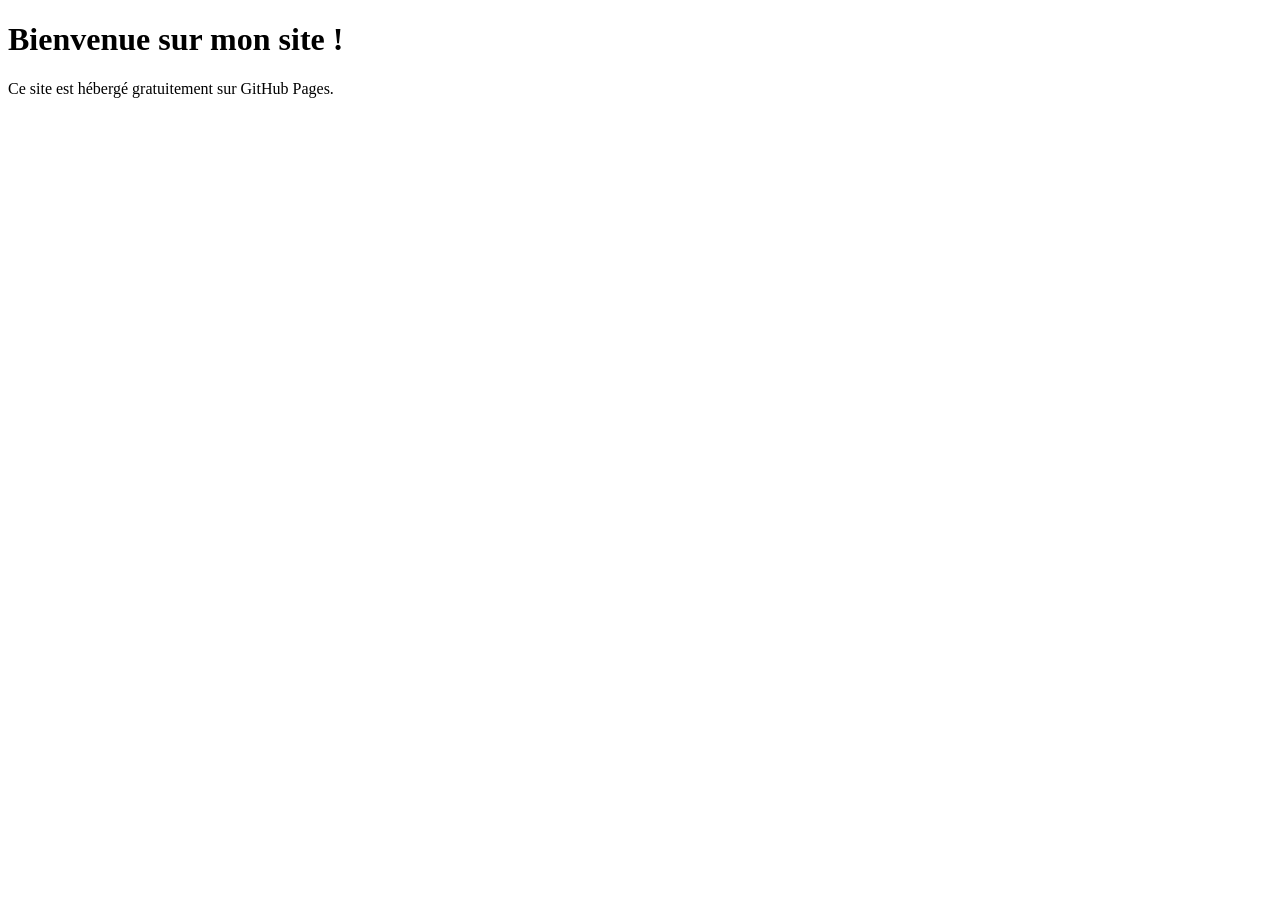
==== index.html @ de3ba5e1 "Add initial HTML structure for the site" ====
<!DOCTYPE html>
<html>
  <head>
    <title>Mon premier site GitHub</title>
  </head>
  <body>
    <h1>Bienvenue sur mon site !</h1>
    <p>Ce site est hébergé gratuitement sur GitHub Pages.</p>
  </body>
</html>
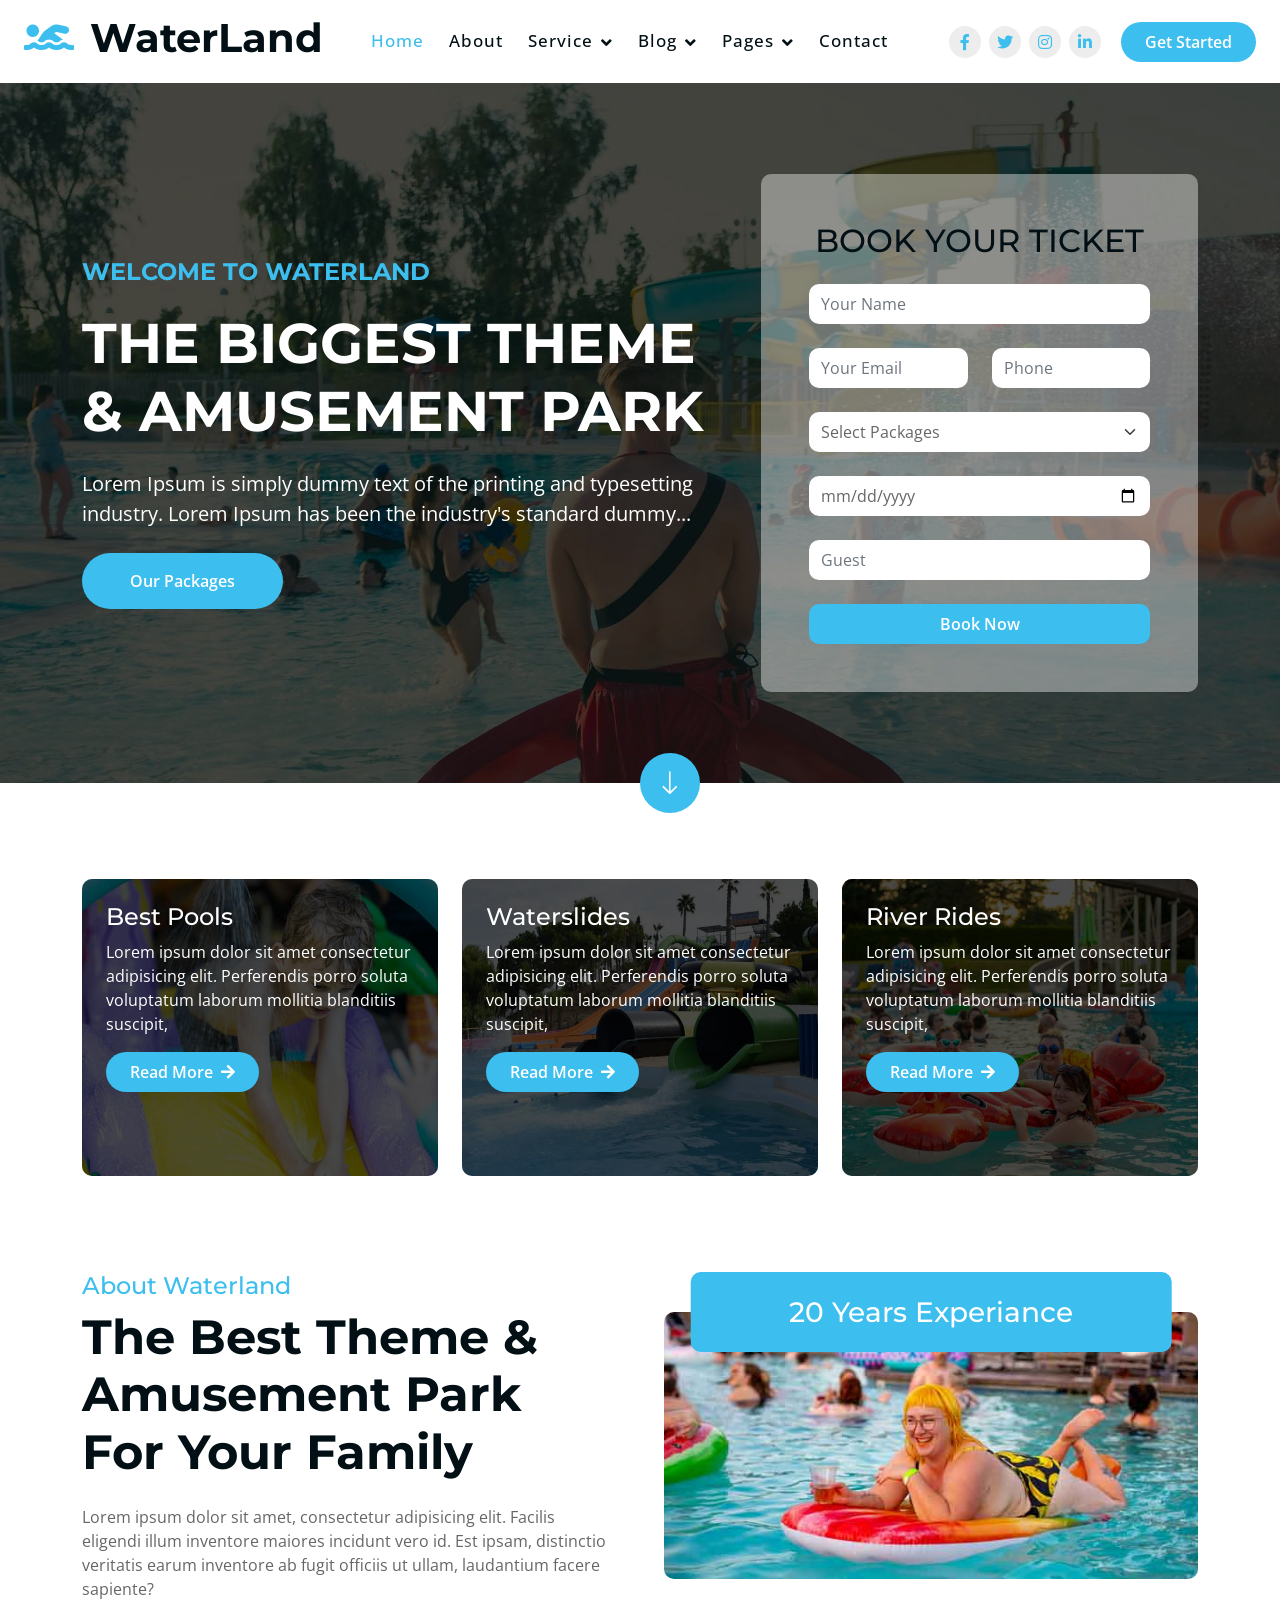
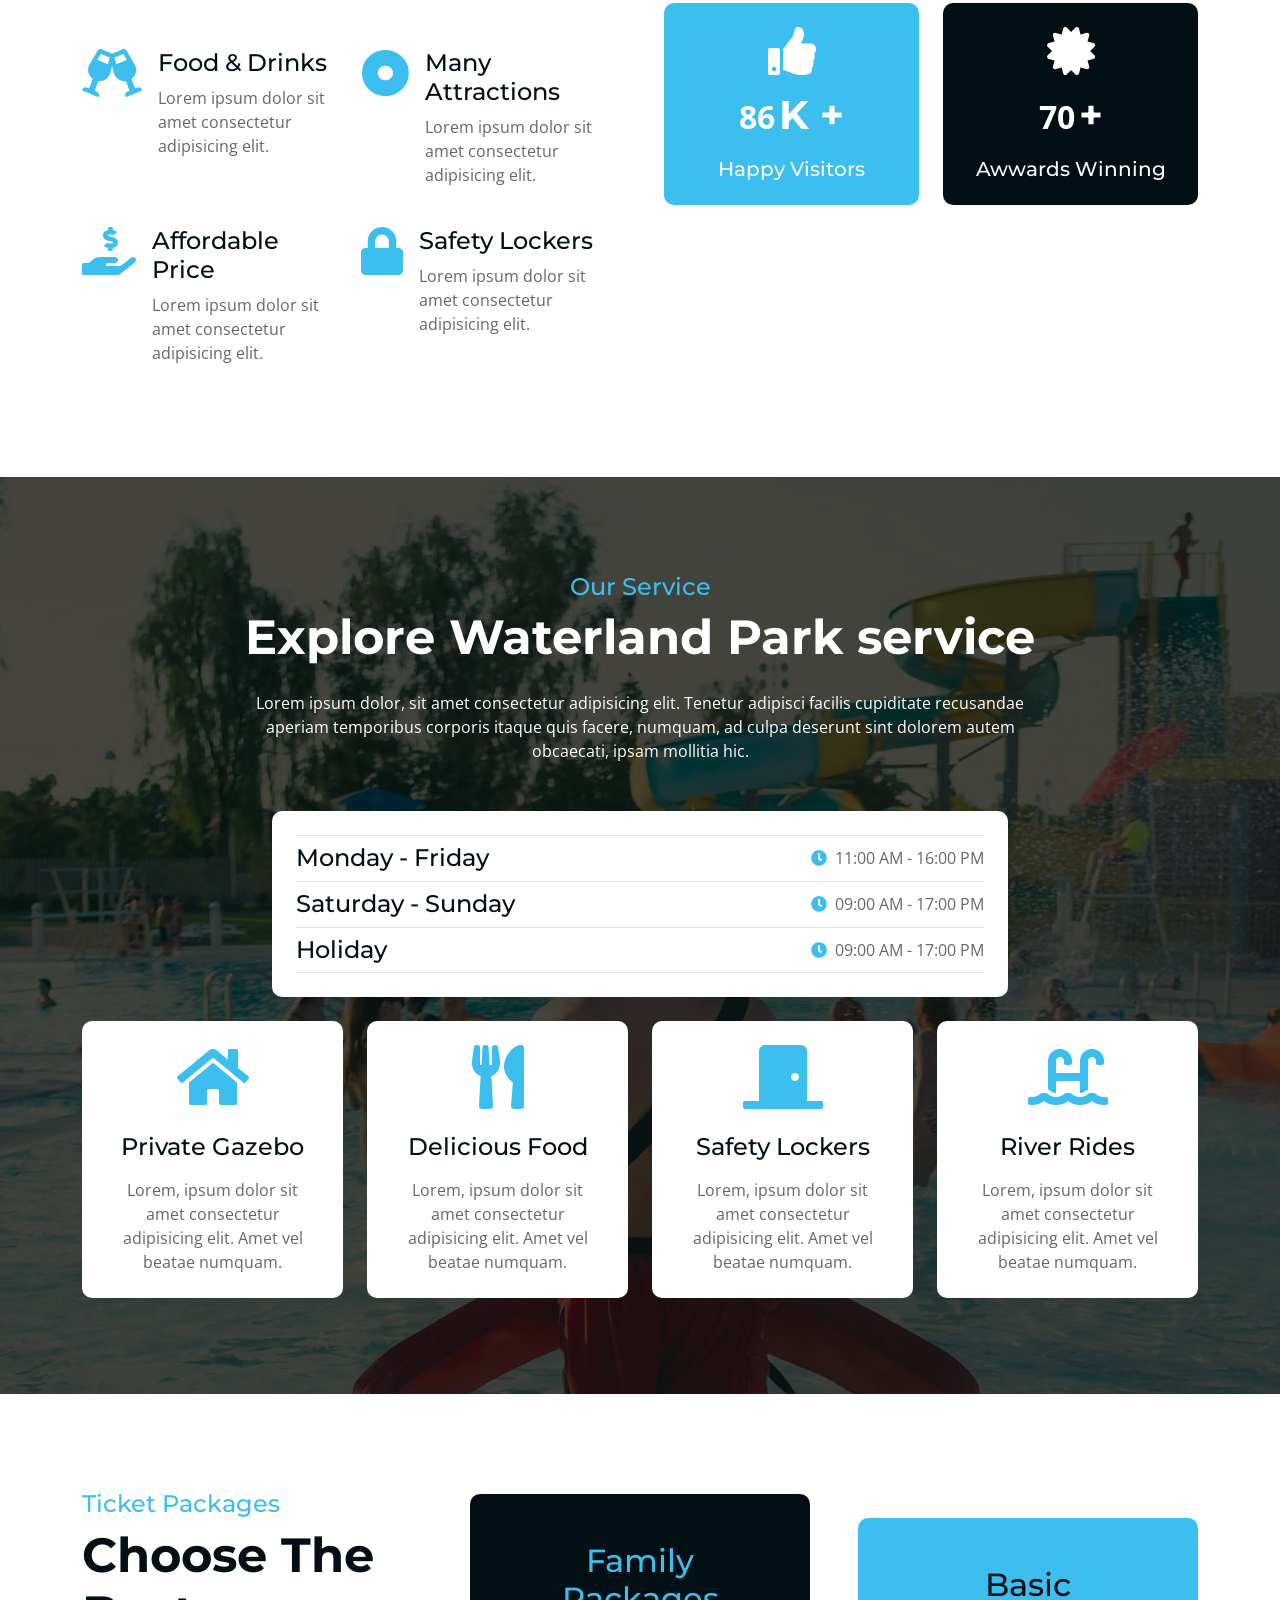
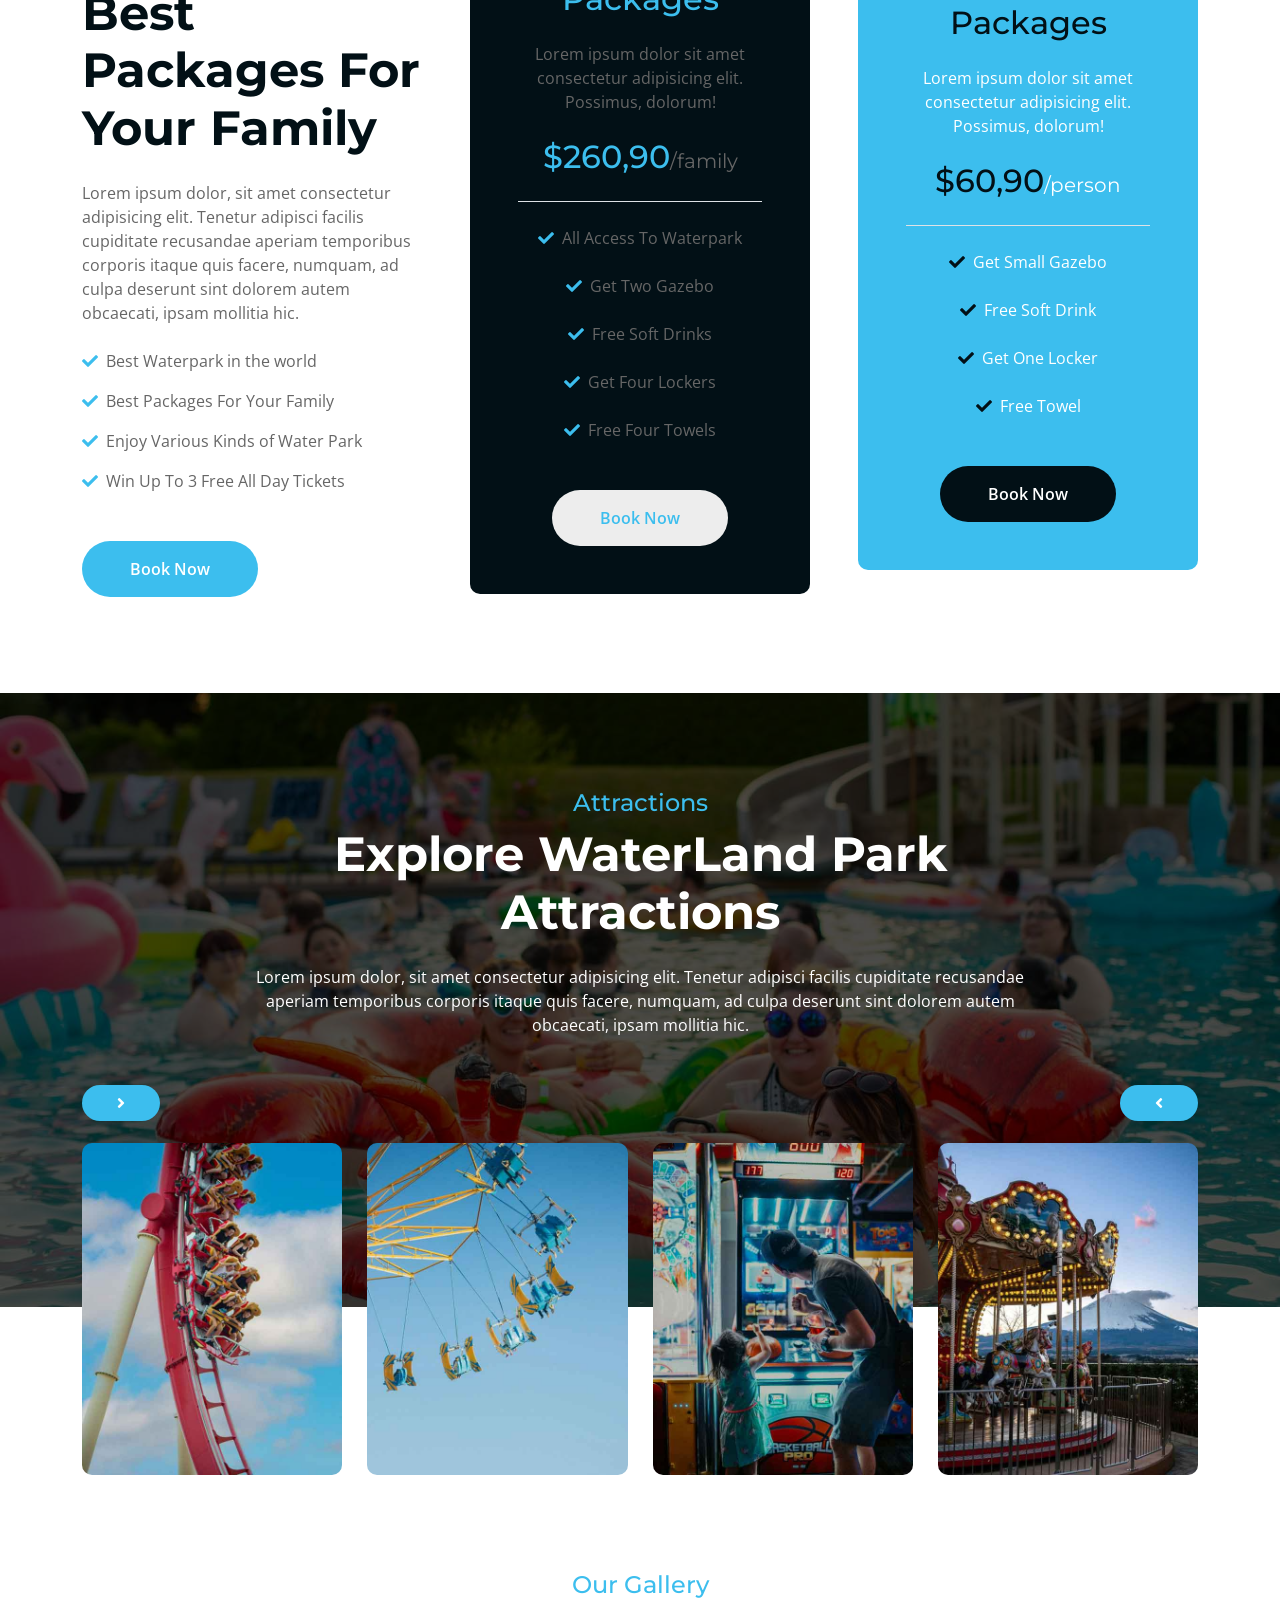
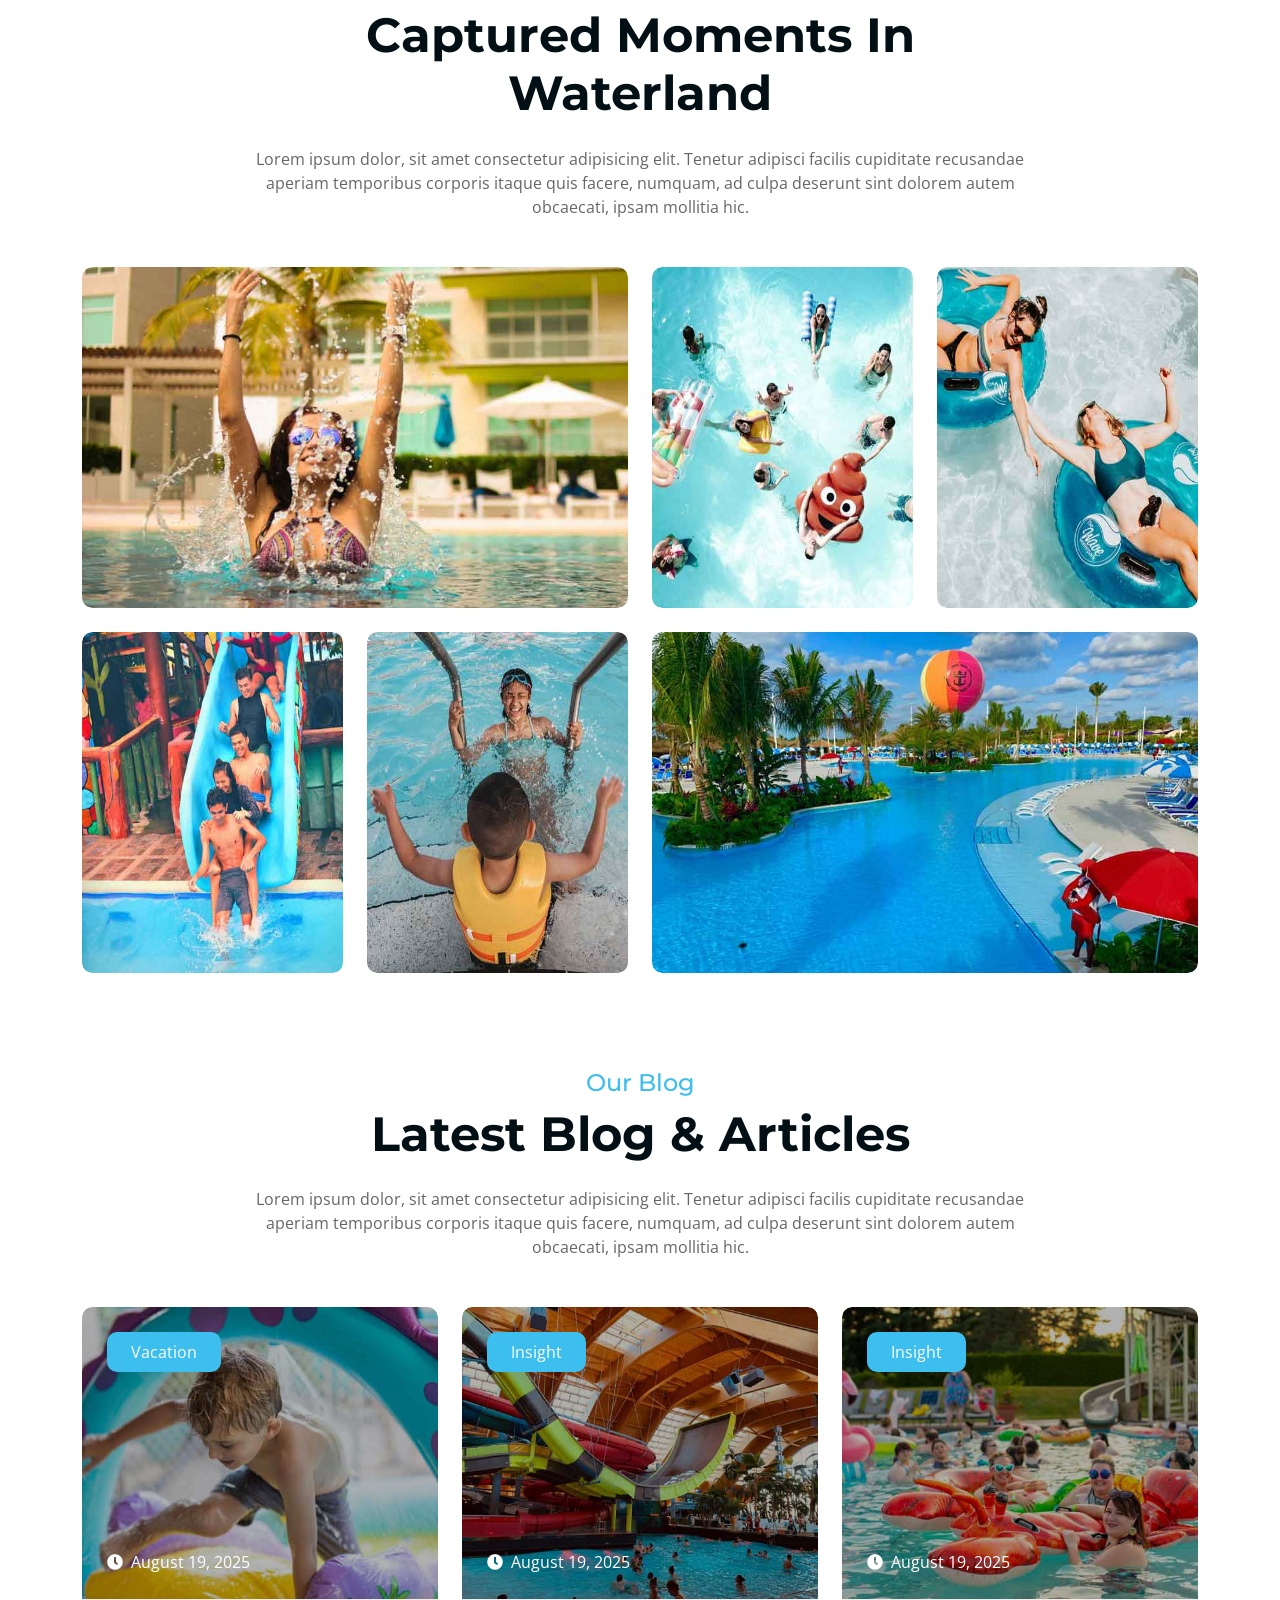
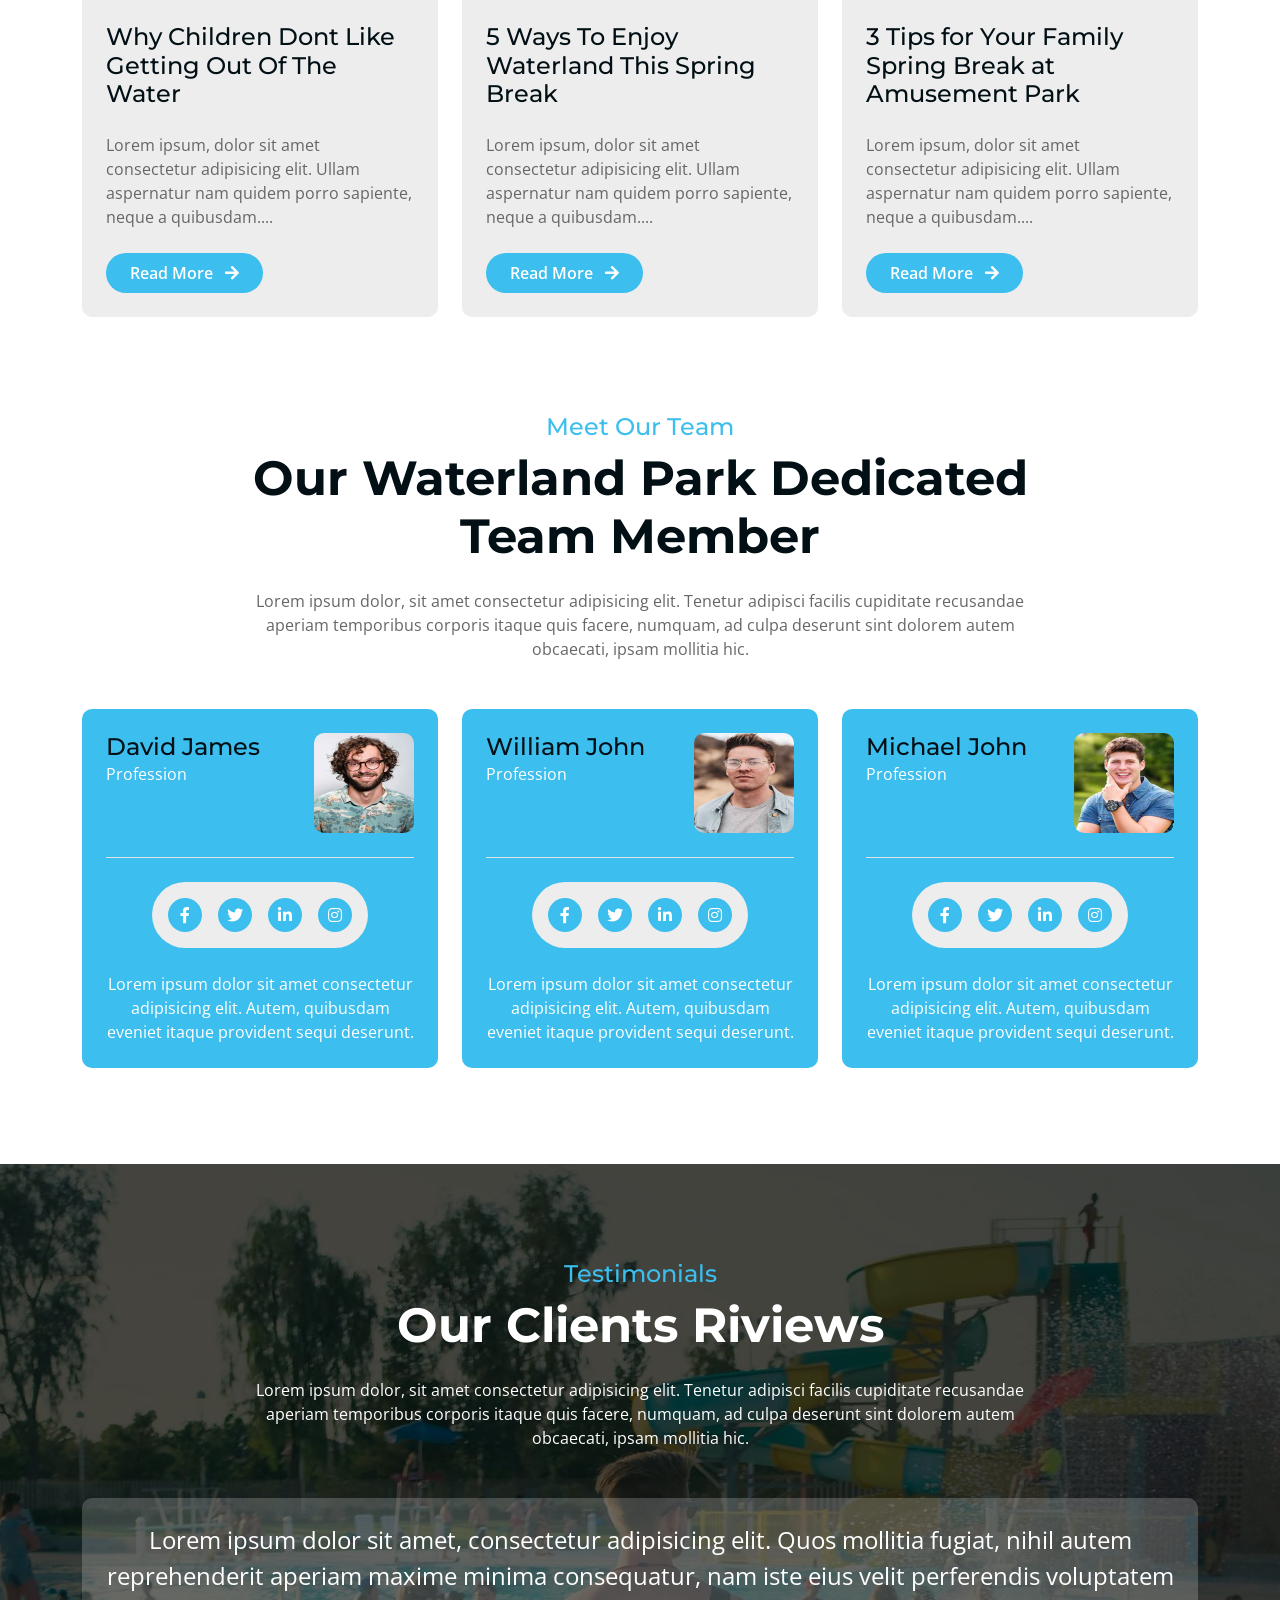
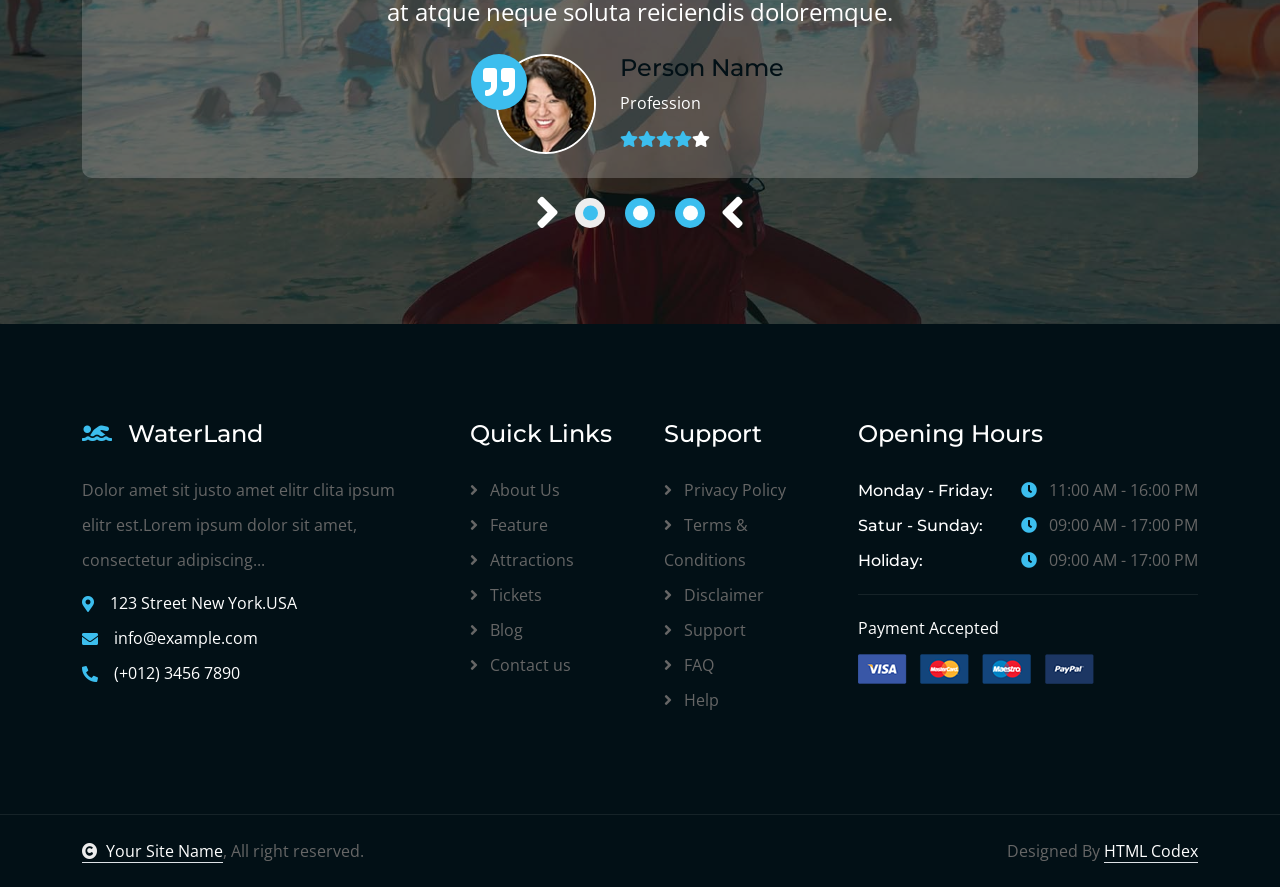
==== commit c24c88ee: "Add files via upload" ====
--- a/index.html
+++ b/index.html
@@ -1,10 +1,934 @@
-<!DOCTYPE html>
-<html>
-  <head>
-    <title>Mon premier site GitHub</title>
-  </head>
-  <body>
-    <h1>Bienvenue sur mon site !</h1>
-    <p>Ce site est hébergé gratuitement sur GitHub Pages.</p>
-  </body>
-</html>
+<!DOCTYPE html>
+<html lang="en">
+
+    <head>
+        <meta charset="utf-8">
+        <title>WaterLand - Water Park Website Template</title>
+        <meta content="width=device-width, initial-scale=1.0" name="viewport">
+        <meta content="" name="keywords">
+        <meta content="" name="description">
+
+        <!-- Google Web Fonts -->
+        <link rel="preconnect" href="https://fonts.googleapis.com">
+        <link rel="preconnect" href="https://fonts.gstatic.com" crossorigin>
+        <link href="https://fonts.googleapis.com/css2?family=Montserrat:ital,wght@0,100..900;1,100..900&family=Open+Sans:ital,wdth,wght@0,75..100,300..800;1,75..100,300..800&display=swap" rel="stylesheet"> 
+
+        <!-- Icon Font Stylesheet -->
+        <link rel="stylesheet" href="https://use.fontawesome.com/releases/v5.15.4/css/all.css"/>
+        <link href="https://cdn.jsdelivr.net/npm/bootstrap-icons@1.4.1/font/bootstrap-icons.css" rel="stylesheet">
+
+        <!-- Libraries Stylesheet -->
+        <link href="lib/animate/animate.min.css" rel="stylesheet">
+        <link href="lib/lightbox/css/lightbox.min.css" rel="stylesheet">
+        <link href="lib/owlcarousel/assets/owl.carousel.min.css" rel="stylesheet">
+
+
+        <!-- Customized Bootstrap Stylesheet -->
+        <link href="css/bootstrap.min.css" rel="stylesheet">
+
+        <!-- Template Stylesheet -->
+        <link href="css/style.css" rel="stylesheet">
+    </head>
+
+    <body>
+
+        <!-- Spinner Start -->
+        <div id="spinner" class="show bg-white position-fixed translate-middle w-100 vh-100 top-50 start-50 d-flex align-items-center justify-content-center">
+            <div class="spinner-border text-primary" style="width: 3rem; height: 3rem;" role="status">
+                <span class="sr-only">Loading...</span>
+            </div>
+        </div>
+        <!-- Spinner End -->
+
+        <!-- Navbar & Hero Start -->
+        <div class="container-fluid nav-bar sticky-top px-4 py-2 py-lg-0">
+            <nav class="navbar navbar-expand-lg navbar-light">
+                <a href="" class="navbar-brand p-0">
+                    <h1 class="display-6 text-dark"><i class="fas fa-swimmer text-primary me-3"></i>WaterLand</h1>
+                    <!-- <img src="img/logo.png" alt="Logo"> -->
+                </a>
+                <button class="navbar-toggler" type="button" data-bs-toggle="collapse" data-bs-target="#navbarCollapse">
+                    <span class="fa fa-bars"></span>
+                </button>
+                <div class="collapse navbar-collapse" id="navbarCollapse">
+                    <div class="navbar-nav mx-auto py-0">
+                        <a href="index.html" class="nav-item nav-link active">Home</a>
+                        <a href="about.html" class="nav-item nav-link">About</a>
+                        <div class="nav-item dropdown">
+                            <a href="#" class="nav-link dropdown-toggle" data-bs-toggle="dropdown">Service</a>
+                            <div class="dropdown-menu m-0">
+                                <a href="service.html" class="dropdown-item">Services</a>
+                                <a href="service-detail.html" class="dropdown-item">Service Details</a>
+                            </div>
+                        </div>
+                        <div class="nav-item dropdown">
+                            <a href="#" class="nav-link dropdown-toggle" data-bs-toggle="dropdown">Blog</a>
+                            <div class="dropdown-menu m-0">
+                                <a href="blog.html" class="dropdown-item">Blog Posts</a>
+                                <a href="blog-detail.html" class="dropdown-item">Blog Details</a>
+                            </div>
+                        </div>
+                        <div class="nav-item dropdown">
+                            <a href="#" class="nav-link dropdown-toggle" data-bs-toggle="dropdown">Pages</a>
+                            <div class="dropdown-menu m-0">
+                                <a href="feature.html" class="dropdown-item">Our Feature</a>
+                                <a href="gallery.html" class="dropdown-item">Our Gallery</a>
+                                <a href="attraction.html" class="dropdown-item">Attractions</a>
+                                <a href="package.html" class="dropdown-item">Ticket Packages</a>
+                                <a href="team.html" class="dropdown-item">Our Team</a>
+                                <a href="testimonial.html" class="dropdown-item">Testimonial</a>
+                                <a href="404.html" class="dropdown-item">404 Page</a>
+                            </div>
+                        </div>
+                        <a href="contact.html" class="nav-item nav-link">Contact</a>
+                    </div>
+                    <div class="team-icon d-none d-xl-flex justify-content-center me-3">
+                        <a class="btn btn-square btn-light rounded-circle mx-1" href=""><i class="fab fa-facebook-f"></i></a>
+                        <a class="btn btn-square btn-light rounded-circle mx-1" href=""><i class="fab fa-twitter"></i></a>
+                        <a class="btn btn-square btn-light rounded-circle mx-1" href=""><i class="fab fa-instagram"></i></a>
+                        <a class="btn btn-square btn-light rounded-circle mx-1" href=""><i class="fab fa-linkedin-in"></i></a>
+                    </div>
+                    <a href="#" class="btn btn-primary rounded-pill py-2 px-4 flex-shrink-0">Get Started</a>
+                </div>
+            </nav>
+        </div>
+        <!-- Navbar & Hero End -->
+
+        <!-- Carousel Start -->
+        <div class="header-carousel owl-carousel">
+            <div class="header-carousel-item">
+                <img src="img/carousel-1.jpg" class="img-fluid w-100" alt="Image">
+                <div class="carousel-caption">
+                    <div class="container align-items-center py-4">
+                        <div class="row g-5 align-items-center">
+                            <div class="col-xl-7 fadeInLeft animated" data-animation="fadeInLeft" data-delay="1s" style="animation-delay: 1s;">
+                                <div class="text-start">
+                                    <h4 class="text-primary text-uppercase fw-bold mb-4">Welcome To WaterLand</h4>
+                                    <h1 class="display-4 text-uppercase text-white mb-4">The Biggest Theme & Amusement Park</h1>
+                                    <p class="mb-4 fs-5">Lorem Ipsum is simply dummy text of the printing and typesetting industry. Lorem Ipsum has been the industry's standard dummy... 
+                                    </p>
+                                    <div class="d-flex flex-shrink-0">
+                                        <a class="btn btn-primary rounded-pill text-white py-3 px-5" href="#">Our Packages</a>
+                                    </div>
+                                </div>
+                            </div>
+                            <div class="col-xl-5 fadeInRight animated" data-animation="fadeInRight" data-delay="1s" style="animation-delay: 1s;">
+                                <div class="ticket-form p-5">
+                                    <h2 class="text-dark text-uppercase mb-4">book your ticket</h2>
+                                    <form>
+                                        <div class="row g-4">
+                                            <div class="col-12">
+                                                <input type="text" class="form-control border-0 py-2" id="name" placeholder="Your Name">
+                                            </div>
+                                            <div class="col-12 col-xl-6">
+                                                <input type="email" class="form-control border-0 py-2" id="email" placeholder="Your Email">
+                                            </div>
+                                            <div class="col-12 col-xl-6">
+                                                <input type="phone" class="form-control border-0 py-2" id="phone" placeholder="Phone">
+                                            </div>
+                                            <div class="col-12">
+                                                <select class="form-select border-0 py-2" aria-label="Default select example">
+                                                    <option selected>Select Packages</option>
+                                                    <option value="1">Family Packages</option>
+                                                    <option value="2">Basic Packages</option>
+                                                    <option value="3">Premium Packages</option>
+                                                </select>
+                                            </div>
+                                            <div class="col-12">
+                                                <input class="form-control border-0 py-2" type="date">
+                                            </div>
+                                            <div class="col-12">
+                                                <input type="number" class="form-control border-0 py-2" id="number" placeholder="Guest">
+                                            </div>
+                                            <div class="col-12">
+                                                <button type="button" class="btn btn-primary w-100 py-2 px-5">Book Now</button>
+                                            </div>
+                                        </div>
+                                    </form>
+                                </div>
+                            </div> 
+                        </div>
+                    </div>
+                </div>
+            </div>
+            <div class="header-carousel-item">
+                <img src="img/carousel-2.jpg" class="img-fluid w-100" alt="Image">
+                <div class="carousel-caption">
+                    <div class="container py-4">
+                        <div class="row g-5 align-items-center">
+                            <div class="col-xl-7 fadeInLeft animated" data-animation="fadeInLeft" data-delay="1s" style="animation-delay: 1s;">
+                                <div class="text-start">
+                                    <h4 class="text-primary text-uppercase fw-bold mb-4">Welcome To WaterLand</h4>
+                                    <h1 class="display-4 text-uppercase text-white mb-4">The Greatest Water and Amusement Park</h1>
+                                    <p class="mb-4 fs-5">Lorem Ipsum is simply dummy text of the printing and typesetting industry. Lorem Ipsum has been the industry's standard dummy... 
+                                    </p>
+                                    <div class="d-flex flex-shrink-0">
+                                        <a class="btn btn-primary rounded-pill text-white py-3 px-5" href="#">Our Packages</a>
+                                    </div>
+                                </div>
+                            </div>
+                            <div class="col-xl-5 fadeInRight animated" data-animation="fadeInRight" data-delay="1s" style="animation-delay: 1s;">
+                                <div class="ticket-form p-5">
+                                    <h2 class="text-dark text-uppercase mb-4">book your ticket</h2>
+                                    <form>
+                                        <div class="row g-4">
+                                            <div class="col-12">
+                                                <input type="text" class="form-control border-0 py-2" id="name" placeholder="Your Name">
+                                            </div>
+                                            <div class="col-12 col-xl-6">
+                                                <input type="email" class="form-control border-0 py-2" id="email" placeholder="Your Email">
+                                            </div>
+                                            <div class="col-12 col-xl-6">
+                                                <input type="phone" class="form-control border-0 py-2" id="phone" placeholder="Phone">
+                                            </div>
+                                            <div class="col-12">
+                                                <select class="form-select border-0 py-2" aria-label="Default select example">
+                                                    <option selected>Select Packages</option>
+                                                    <option value="1">Family Packages</option>
+                                                    <option value="2">Basic Packages</option>
+                                                    <option value="3">Premium Packages</option>
+                                                </select>
+                                            </div>
+                                            <div class="col-12">
+                                                <input class="form-control border-0 py-2" type="date">
+                                            </div>
+                                            <div class="col-12">
+                                                <input type="number" class="form-control border-0 py-2" id="number" placeholder="Guest">
+                                            </div>
+                                            <div class="col-12">
+                                                <button type="button" class="btn btn-primary w-100 py-2 px-5">Book Now</button>
+                                            </div>
+                                        </div>
+                                    </form>
+                                </div>
+                            </div>  
+                        </div>
+                    </div>
+                </div>
+            </div>
+        </div>
+        <!-- Carousel End -->
+
+
+        <!-- Feature Start -->
+        <div class="container-fluid feature py-5">
+            <div class="container py-5">
+                <div class="row g-4">
+                    <div class="col-lg-4 wow fadeInUp" data-wow-delay="0.2s">
+                        <div class="feature-item">
+                            <img src="img/feature-1.jpg" class="img-fluid rounded w-100" alt="Image">
+                            <div class="feature-content p-4">
+                                <div class="feature-content-inner">
+                                    <h4 class="text-white">Best Pools</h4>
+                                    <p class="text-white">Lorem ipsum dolor sit amet consectetur adipisicing elit. Perferendis porro soluta voluptatum laborum mollitia blanditiis suscipit,
+                                    </p>
+                                    <a href="#" class="btn btn-primary rounded-pill py-2 px-4">Read More <i class="fa fa-arrow-right ms-1"></i></a>
+                                </div>
+                            </div>
+
+                        </div>
+                    </div>
+                    <div class="col-lg-4 wow fadeInUp" data-wow-delay="0.4s">
+                        <div class="feature-item">
+                            <img src="img/feature-2.jpg" class="img-fluid rounded w-100" alt="Image">
+                            <div class="feature-content p-4">
+                                <div class="feature-content-inner">
+                                    <h4 class="text-white">Waterslides</h4>
+                                    <p class="text-white">Lorem ipsum dolor sit amet consectetur adipisicing elit. Perferendis porro soluta voluptatum laborum mollitia blanditiis suscipit,
+                                    </p>
+                                    <a href="#" class="btn btn-primary rounded-pill py-2 px-4">Read More <i class="fa fa-arrow-right ms-1"></i></a>
+                                </div>
+                            </div>
+
+                        </div>
+                    </div>
+                    <div class="col-lg-4 wow fadeInUp" data-wow-delay="0.6s">
+                        <div class="feature-item">
+                            <img src="img/feature-3.jpg" class="img-fluid rounded w-100" alt="Image">
+                            <div class="feature-content p-4">
+                                <div class="feature-content-inner">
+                                    <h4 class="text-white">River Rides</h4>
+                                    <p class="text-white">Lorem ipsum dolor sit amet consectetur adipisicing elit. Perferendis porro soluta voluptatum laborum mollitia blanditiis suscipit,
+                                    </p>
+                                    <a href="#" class="btn btn-primary rounded-pill py-2 px-4">Read More <i class="fa fa-arrow-right ms-1"></i></a>
+                                </div>
+                            </div>
+
+                        </div>
+                    </div>
+                </div>
+            </div>
+        </div>
+        <!-- Feature End -->
+
+        <!-- About Start -->
+        <div class="container-fluid about pb-5">
+            <div class="container pb-5">
+                <div class="row g-5">
+                    <div class="col-xl-6 wow fadeInUp" data-wow-delay="0.2s">
+                        <div>
+                            <h4 class="text-primary">About Waterland</h4>
+                            <h1 class="display-5 mb-4">The Best Theme & Amusement Park For Your Family</h1>
+                            <p class="mb-5">Lorem ipsum dolor sit amet, consectetur adipisicing elit. Facilis eligendi illum inventore maiores incidunt vero id. Est ipsam, distinctio veritatis earum inventore ab fugit officiis ut ullam, laudantium facere sapiente?
+                            </p>
+                            <div class="row g-4">
+                                <div class="col-md-6">
+                                    <div class="d-flex">
+                                        <div class="me-3"><i class="fas fa-glass-cheers fa-3x text-primary"></i></div>
+                                        <div>
+                                            <h4>Food & Drinks</h4>
+                                            <p>Lorem ipsum dolor sit amet consectetur adipisicing elit.</p>
+                                        </div>
+                                    </div>
+                                </div>
+                                <div class="col-md-6">
+                                    <div class="d-flex">
+                                        <div class="me-3"><i class="fas fa-dot-circle fa-3x text-primary"></i></div>
+                                        <div>
+                                            <h4>Many Attractions</h4>
+                                            <p>Lorem ipsum dolor sit amet consectetur adipisicing elit.</p>
+                                        </div>
+                                    </div>
+                                </div>
+                                <div class="col-md-6">
+                                    <div class="d-flex">
+                                        <div class="me-3"><i class="fas fa-hand-holding-usd fa-3x text-primary"></i></div>
+                                        <div>
+                                            <h4>Affordable Price</h4>
+                                            <p>Lorem ipsum dolor sit amet consectetur adipisicing elit.</p>
+                                        </div>
+                                    </div>
+                                </div>
+                                <div class="col-md-6">
+                                    <div class="d-flex">
+                                        <div class="me-3"><i class="fas fa-lock fa-3x text-primary"></i></div>
+                                        <div>
+                                            <h4>Safety Lockers</h4>
+                                            <p>Lorem ipsum dolor sit amet consectetur adipisicing elit.</p>
+                                        </div>
+                                    </div>
+                                </div>
+                            </div>
+                        </div>
+                    </div>
+                    <div class="col-xl-6 wow fadeInUp" data-wow-delay="0.4s">
+                        <div class="position-relative rounded">
+                            <div class="rounded" style="margin-top: 40px;">
+                                <div class="row g-0">
+                                    <div class="col-lg-12">
+                                        <div class="rounded mb-4">
+                                            <img src="img/about.jpg" class="img-fluid rounded w-100" alt="">
+                                        </div>
+                                        <div class="row gx-4 gy-0">
+                                            <div class="col-6">
+                                                <div class="counter-item bg-primary rounded text-center p-4 h-100">
+                                                    <div class="counter-item-icon mx-auto mb-3">
+                                                        <i class="fas fa-thumbs-up fa-3x text-white"></i>
+                                                    </div>
+                                                    <div class="counter-counting mb-3">
+                                                        <span class="text-white fs-2 fw-bold" data-toggle="counter-up">150</span>
+                                                        <span class="h1 fw-bold text-white">K +</span>
+                                                    </div>
+                                                    <h5 class="text-white mb-0">Happy Visitors</h5>
+                                                </div>
+                                            </div>
+                                            <div class="col-6">
+                                                <div class="counter-item bg-dark rounded text-center p-4 h-100">
+                                                    <div class="counter-item-icon mx-auto mb-3">
+                                                        <i class="fas fa-certificate fa-3x text-white"></i>
+                                                    </div>
+                                                    <div class="counter-counting mb-3">
+                                                        <span class="text-white fs-2 fw-bold" data-toggle="counter-up">122</span>
+                                                        <span class="h1 fw-bold text-white"> +</span>
+                                                    </div>
+                                                    <h5 class="text-white mb-0">Awwards Winning</h5>
+                                                </div>
+                                            </div>
+                                        </div>
+                                    </div>
+                                </div>
+                            </div>
+                            <div class="rounded bg-primary p-4 position-absolute d-flex justify-content-center" style="width: 90%; height: 80px; top: -40px; left: 50%; transform: translateX(-50%);">
+                                <h3 class="mb-0 text-white">20 Years Experiance</h3>
+                            </div>
+                        </div>
+                    </div>
+                </div>
+            </div>
+        </div>
+        <!-- About End -->
+
+
+        <!-- Service Start -->
+        <div class="container-fluid service py-5">
+            <div class="container service-section py-5">
+                <div class="text-center mx-auto pb-5 wow fadeInUp" data-wow-delay="0.2s" style="max-width: 800px;">
+                    <h4 class="text-primary">Our Service</h4>
+                    <h1 class="display-5 text-white mb-4">Explore Waterland Park service</h1>
+                    <p class="mb-0 text-white">Lorem ipsum dolor, sit amet consectetur adipisicing elit. Tenetur adipisci facilis cupiditate recusandae aperiam temporibus corporis itaque quis facere, numquam, ad culpa deserunt sint dolorem autem obcaecati, ipsam mollitia hic.
+                    </p>
+                </div>
+                <div class="row g-4">
+                    <div class="col-0 col-md-1 col-lg-2 col-xl-2"></div>
+                    <div class="col-md-10 col-lg-8 col-xl-8 wow fadeInUp" data-wow-delay="0.2s">
+                        <div class="service-days p-4">
+                            <div class="py-2 border-bottom border-top d-flex align-items-center justify-content-between flex-wrap"><h4 class="mb-0 pb-2 pb-sm-0">Monday - Friday</h4> <p class="mb-0"><i class="fas fa-clock text-primary me-2"></i>11:00 AM - 16:00 PM</p></div>
+                            <div class="py-2 border-bottom d-flex align-items-center justify-content-between flex-shrink-1 flex-wrap"><h4 class="mb-0 pb-2 pb-sm-0">Saturday - Sunday</h4> <p class="mb-0"><i class="fas fa-clock text-primary me-2"></i>09:00 AM - 17:00 PM</p></div>
+                            <div class="py-2 border-bottom d-flex align-items-center justify-content-between flex-shrink-1 flex-wrap"><h4 class="mb-0">Holiday</h4> <p class="mb-0"><i class="fas fa-clock text-primary me-2"></i>09:00 AM - 17:00 PM</p></div>
+                        </div>
+                    </div>
+                    <div class="col-0 col-md-1 col-lg-2 col-xl-2"></div>
+
+                    <div class="col-md-6 col-lg-6 col-xl-3 wow fadeInUp" data-wow-delay="0.2s">
+                        <div class="service-item p-4">
+                            <div class="service-content">
+                                <div class="mb-4">
+                                    <i class="fas fa-home fa-4x"></i>
+                                </div>
+                                <a href="#" class="h4 d-inline-block mb-3">Private Gazebo</a>
+                                <p class="mb-0">Lorem, ipsum dolor sit amet consectetur adipisicing elit. Amet vel beatae numquam.
+                                </p>
+                            </div>
+                        </div>
+                    </div>
+                    <div class="col-md-6 col-lg-6 col-xl-3 wow fadeInUp" data-wow-delay="0.4s">
+                        <div class="service-item p-4">
+                            <div class="service-content">
+                                <div class="mb-4">
+                                    <i class="fas fa-utensils fa-4x"></i>
+                                </div>
+                                <a href="#" class="h4 d-inline-block mb-3">Delicious Food</a>
+                                <p class="mb-0">Lorem, ipsum dolor sit amet consectetur adipisicing elit. Amet vel beatae numquam.
+                                </p>
+                            </div>
+                        </div>
+                    </div>
+                    <div class="col-md-6 col-lg-6 col-xl-3 wow fadeInUp" data-wow-delay="0.6s">
+                        <div class="service-item p-4">
+                            <div class="service-content">
+                                <div class="mb-4">
+                                    <i class="fas fa-door-closed fa-4x"></i>
+                                </div>
+                                <a href="#" class="h4 d-inline-block mb-3">Safety Lockers</a>
+                                <p class="mb-0">Lorem, ipsum dolor sit amet consectetur adipisicing elit. Amet vel beatae numquam.
+                                </p>
+                            </div>
+                        </div>
+                    </div>
+                    <div class="col-md-6 col-lg-6 col-xl-3 wow fadeInUp" data-wow-delay="0.8s">
+                        <div class="service-item p-4">
+                            <div class="service-content">
+                                <div class="mb-4">
+                                    <i class="fas fa-swimming-pool fa-4x"></i>
+                                </div>
+                                <a href="#" class="h4 d-inline-block mb-3">River Rides</a>
+                                <p class="mb-0">Lorem, ipsum dolor sit amet consectetur adipisicing elit. Amet vel beatae numquam.
+                                </p>
+                            </div>
+                        </div>
+                    </div>
+                </div>
+            </div>
+        </div>
+        <!-- Service End -->
+
+
+        <!-- Ticket Packages Start -->
+        <div class="container-fluid py-5">
+            <div class="container py-5">
+                <div class="row g-5 align-items-center">
+                    <div class="col-lg-12 col-xl-4 wow fadeInUp" data-wow-delay="0.2s">
+                        <div class="packages-item h-100">
+                            <h4 class="text-primary">Ticket Packages</h4>
+                            <h1 class="display-5 mb-4">Choose The Best Packages For Your Family</h1>
+                            <p class="mb-4">Lorem ipsum dolor, sit amet consectetur adipisicing elit. Tenetur adipisci facilis cupiditate recusandae aperiam temporibus corporis itaque quis facere, numquam, ad culpa deserunt sint dolorem autem obcaecati, ipsam mollitia hic.
+                            </p>
+                            <p><i class="fa fa-check text-primary me-2"></i>Best Waterpark in the world</p>
+                            <p><i class="fa fa-check text-primary me-2"></i>Best Packages For Your Family</p>
+                            <p><i class="fa fa-check text-primary me-2"></i>Enjoy Various Kinds of Water Park</p>
+                            <p class="mb-5"><i class="fa fa-check text-primary me-2"></i>Win Up To 3 Free All Day Tickets</p>
+                            <a href="#" class="btn btn-primary rounded-pill py-3 px-5"> Book Now</a>
+                        </div>
+                    </div>
+                    <div class="col-lg-6 col-xl-4 wow fadeInUp" data-wow-delay="0.4s">
+                        <div class="pricing-item bg-dark rounded text-center p-5 h-100">
+                            <div class="pb-4 border-bottom">
+                                <h2 class="mb-4 text-primary">Family Packages</h2>
+                                <p class="mb-4">Lorem ipsum dolor sit amet consectetur adipisicing elit. Possimus, dolorum!</p>
+                                <h2 class="mb-0 text-primary">$260,90<span class="text-body fs-5 fw-normal">/family</span></h2>
+                            </div>
+                            <div class="py-4">
+                                <p class="mb-4"><i class="fa fa-check text-primary me-2"></i>All Access To Waterpark</p>
+                                <p class="mb-4"><i class="fa fa-check text-primary me-2"></i>Get Two Gazebo</p>
+                                <p class="mb-4"><i class="fa fa-check text-primary me-2"></i>Free Soft Drinks</p>
+                                <p class="mb-4"><i class="fa fa-check text-primary me-2"></i>Get Four Lockers</p>
+                                <p class="mb-4"><i class="fa fa-check text-primary me-2"></i>Free Four Towels</p>
+                            </div>
+                            <a href="#" class="btn btn-light rounded-pill py-3 px-5"> Book Now</a>
+                        </div>
+                    </div>
+                    <div class="col-lg-6 col-xl-4 wow fadeInUp" data-wow-delay="0.6s">
+                        <div class="pricing-item bg-primary rounded text-center p-5 h-100">
+                            <div class="pb-4 border-bottom">
+                                <h2 class="text-dark mb-4">Basic Packages</h2>
+                                <p class="text-white mb-4">Lorem ipsum dolor sit amet consectetur adipisicing elit. Possimus, dolorum!</p>
+                                <h2 class="text-dark mb-0">$60,90<span class="text-white fs-5 fw-normal">/person</span></h2>
+                            </div>
+                            <div class="text-white py-4">
+                                <p class="mb-4"><i class="fa fa-check text-dark me-2"></i>Get Small Gazebo</p>
+                                <p class="mb-4"><i class="fa fa-check text-dark me-2"></i>Free Soft Drink</p>
+                                <p class="mb-4"><i class="fa fa-check text-dark me-2"></i>Get One Locker</p>
+                                <p class="mb-4"><i class="fa fa-check text-dark me-2"></i>Free Towel</p>
+                            </div>
+                            <a href="#" class="btn btn-dark rounded-pill py-3 px-5"> Book Now</a>
+                        </div>
+                    </div>
+                </div>
+            </div>
+        </div>
+        <!-- Ticket Packages End -->
+
+
+        <!-- Attractions Start -->
+        <div class="container-fluid attractions py-5">
+            <div class="container attractions-section py-5">
+                <div class="text-center mx-auto pb-5 wow fadeInUp" data-wow-delay="0.2s" style="max-width: 800px;">
+                    <h4 class="text-primary">Attractions</h4>
+                    <h1 class="display-5 text-white mb-4">Explore WaterLand Park Attractions</h1>
+                    <p class="text-white mb-0">Lorem ipsum dolor, sit amet consectetur adipisicing elit. Tenetur adipisci facilis cupiditate recusandae aperiam temporibus corporis itaque quis facere, numquam, ad culpa deserunt sint dolorem autem obcaecati, ipsam mollitia hic.
+                    </p>
+                </div>
+                <div class="owl-carousel attractions-carousel wow fadeInUp" data-wow-delay="0.1s">
+                    <div class="attractions-item wow fadeInUp" data-wow-delay="0.2s">
+                        <img src="img/attraction-1.jpg" class="img-fluid rounded w-100" alt="">
+                        <a href="#" class="attractions-name">Roller Coaster</a>
+                    </div>
+                    <div class="attractions-item wow fadeInUp" data-wow-delay="0.4s">
+                        <img src="img/attraction-2.jpg" class="img-fluid rounded w-100" alt="">
+                        <a href="#" class="attractions-name">Carousel</a>
+                    </div>
+                    <div class="attractions-item wow fadeInUp" data-wow-delay="0.6s">
+                        <img src="img/attraction-3.jpg" class="img-fluid rounded w-100" alt="">
+                        <a href="#" class="attractions-name">Arcade Game</a>
+                    </div>
+                    <div class="attractions-item wow fadeInUp" data-wow-delay="0.8s">
+                        <img src="img/attraction-4.jpg" class="img-fluid rounded w-100" alt="">
+                        <a href="#" class="attractions-name">Hanging Carousel</a>
+                    </div>
+                    <div class="attractions-item wow fadeInUp" data-wow-delay="1s">
+                        <img src="img/attraction-2.jpg" class="img-fluid rounded w-100" alt="">
+                        <a href="#" class="attractions-name">Carousel</a>
+                    </div>
+                </div>
+            </div>
+        </div>
+        <!-- Attractions End -->
+
+        <!-- Gallery Start -->
+        <div class="container-fluid gallery pb-5">
+            <div class="container pb-5">
+                <div class="text-center mx-auto pb-5 wow fadeInUp" data-wow-delay="0.2s" style="max-width: 800px;">
+                    <h4 class="text-primary">Our Gallery</h4>
+                    <h1 class="display-5 mb-4">Captured Moments In Waterland</h1>
+                    <p class="mb-0">Lorem ipsum dolor, sit amet consectetur adipisicing elit. Tenetur adipisci facilis cupiditate recusandae aperiam temporibus corporis itaque quis facere, numquam, ad culpa deserunt sint dolorem autem obcaecati, ipsam mollitia hic.
+                    </p>
+                </div>
+                <div class="row g-4">
+                    <div class="col-md-6 wow fadeInUp" data-wow-delay="0.2s">
+                        <div class="gallery-item">
+                            <img src="img/gallery-1.jpg" class="img-fluid rounded w-100 h-100" alt="">
+                            <div class="search-icon">
+                                <a href="img/gallery-1.jpg" class="btn btn-light btn-lg-square rounded-circle" data-lightbox="Gallery-1"><i class="fas fa-search-plus"></i></a>
+                            </div>
+                        </div>
+                    </div>
+                    <div class="col-md-3 wow fadeInUp" data-wow-delay="0.4s">
+                        <div class="gallery-item">
+                            <img src="img/gallery-2.jpg" class="img-fluid rounded w-100 h-100" alt="">
+                            <div class="search-icon">
+                                <a href="img/gallery-2.jpg" class="btn btn-light btn-lg-square rounded-circle" data-lightbox="Gallery-2"><i class="fas fa-search-plus"></i></a>
+                            </div>
+                        </div>
+                    </div>
+                    <div class="col-md-3 wow fadeInUp" data-wow-delay="0.6s">
+                        <div class="gallery-item">
+                            <img src="img/gallery-3.jpg" class="img-fluid rounded w-100 h-100" alt="">
+                            <div class="search-icon">
+                                <a href="img/gallery-3.jpg" class="btn btn-light btn-lg-square rounded-circle" data-lightbox="Gallery-3"><i class="fas fa-search-plus"></i></a>
+                            </div>
+                        </div>
+                    </div>
+                    <div class="col-md-3 wow fadeInUp" data-wow-delay="0.2s">
+                        <div class="gallery-item">
+                            <img src="img/gallery-4.jpg" class="img-fluid rounded w-100 h-100" alt="">
+                            <div class="search-icon">
+                                <a href="img/gallery-4.jpg" class="btn btn-light btn-lg-square rounded-circle" data-lightbox="Gallery-4"><i class="fas fa-search-plus"></i></a>
+                            </div>
+                        </div>
+                    </div>
+                    <div class="col-md-3 wow fadeInUp" data-wow-delay="0.4s">
+                        <div class="gallery-item">
+                            <img src="img/gallery-5.jpg" class="img-fluid rounded w-100 h-100" alt="">
+                            <div class="search-icon">
+                                <a href="img/gallery-5.jpg" class="btn btn-light btn-lg-square rounded-circle" data-lightbox="Gallery-5"><i class="fas fa-search-plus"></i></a>
+                            </div>
+                        </div>
+                    </div>
+                    <div class="col-md-6 wow fadeInUp" data-wow-delay="0.6s">
+                        <div class="gallery-item">
+                            <img src="img/gallery-6.jpg" class="img-fluid rounded w-100 h-100" alt="">
+                            <div class="search-icon">
+                                <a href="img/gallery-6.jpg" class="btn btn-light btn-lg-square rounded-circle" data-lightbox="Gallery-6"><i class="fas fa-search-plus"></i></a>
+                            </div>
+                        </div>
+                    </div>
+                </div>
+            </div>
+        </div>
+        <!-- Gallery End -->
+
+
+        <!-- Blog Start -->
+        <div class="container-fluid blog pb-5">
+            <div class="container pb-5">
+                <div class="text-center mx-auto pb-5 wow fadeInUp" data-wow-delay="0.2s" style="max-width: 800px;">
+                    <h4 class="text-primary">Our Blog</h4>
+                    <h1 class="display-5 mb-4">Latest Blog & Articles</h1>
+                    <p class="mb-0">Lorem ipsum dolor, sit amet consectetur adipisicing elit. Tenetur adipisci facilis cupiditate recusandae aperiam temporibus corporis itaque quis facere, numquam, ad culpa deserunt sint dolorem autem obcaecati, ipsam mollitia hic.
+                    </p>
+                </div>
+                <div class="row g-4">
+                    <div class="col-lg-4 wow fadeInUp" data-wow-delay="0.2s">
+                        <div class="blog-item">
+                            <div class="blog-img">
+                                <a href="#">
+                                    <img src="img/blog-2.jpg" class="img-fluid w-100 rounded-top" alt="Image">
+                                </a>
+                                <div class="blog-category py-2 px-4">Vacation</div>
+                                <div class="blog-date"><i class="fas fa-clock me-2"></i>August 19, 2025</div>
+                            </div>
+                            <div class="blog-content p-4">
+                                <a href="#" class="h4 d-inline-block mb-4">Why Children Dont Like Getting Out Of The Water</a>
+                                <p class="mb-4">Lorem ipsum, dolor sit amet consectetur adipisicing elit. Ullam aspernatur nam quidem porro sapiente, neque a quibusdam....
+                                </p>
+                                <a href="#" class="btn btn-primary rounded-pill py-2 px-4">Read More <i class="fas fa-arrow-right ms-2"></i></a>
+                            </div>
+                        </div>
+                    </div>
+                    <div class="col-lg-4 wow fadeInUp" data-wow-delay="0.4s">
+                        <div class="blog-item">
+                            <div class="blog-img">
+                                <a href="#">
+                                    <img src="img/blog-3.jpg" class="img-fluid w-100 rounded-top" alt="Image">
+                                </a>
+                                <div class="blog-category py-2 px-4">Insight</div>
+                                <div class="blog-date"><i class="fas fa-clock me-2"></i>August 19, 2025</div>
+                            </div>
+                            <div class="blog-content p-4">
+                                <a href="#" class="h4 d-inline-block mb-4">5 Ways To Enjoy Waterland This Spring Break</a>
+                                <p class="mb-4">Lorem ipsum, dolor sit amet consectetur adipisicing elit. Ullam aspernatur nam quidem porro sapiente, neque a quibusdam....
+                                </p>
+                                <a href="#" class="btn btn-primary rounded-pill py-2 px-4">Read More <i class="fas fa-arrow-right ms-2"></i></a>
+                            </div>
+                        </div>
+                    </div>
+                    <div class="col-lg-4 wow fadeInUp" data-wow-delay="0.6s">
+                        <div class="blog-item">
+                            <div class="blog-img">
+                                <a href="#">
+                                    <img src="img/blog-1.jpg" class="img-fluid w-100 rounded-top" alt="Image">
+                                </a>
+                                <div class="blog-category py-2 px-4">Insight</div>
+                                <div class="blog-date"><i class="fas fa-clock me-2"></i>August 19, 2025</div>
+                            </div>
+                            <div class="blog-content p-4">
+                                <a href="#" class="h4 d-inline-block mb-4">3 Tips for Your Family Spring Break at Amusement Park</a>
+                                <p class="mb-4">Lorem ipsum, dolor sit amet consectetur adipisicing elit. Ullam aspernatur nam quidem porro sapiente, neque a quibusdam....
+                                </p>
+                                <a href="#" class="btn btn-primary rounded-pill py-2 px-4">Read More <i class="fas fa-arrow-right ms-2"></i></a>
+                            </div>
+                        </div>
+                    </div>
+                </div>
+            </div>
+        </div>
+        <!-- Blog End -->
+
+
+        <!-- Team Start -->
+        <div class="container-fluid team pb-5">
+            <div class="container pb-5">
+                <div class="text-center mx-auto pb-5 wow fadeInUp" data-wow-delay="0.2s" style="max-width: 800px;">
+                    <h4 class="text-primary">Meet Our Team</h4>
+                    <h1 class="display-5 mb-4">Our Waterland Park Dedicated Team Member</h1>
+                    <p class="mb-0">Lorem ipsum dolor, sit amet consectetur adipisicing elit. Tenetur adipisci facilis cupiditate recusandae aperiam temporibus corporis itaque quis facere, numquam, ad culpa deserunt sint dolorem autem obcaecati, ipsam mollitia hic.
+                    </p>
+                </div>
+                <div class="row g-4 justify-content-center">
+                    <div class="col-md-6 col-lg-6 col-xl-4 wow fadeInUp" data-wow-delay="0.2s">
+                        <div class="team-item p-4">
+                            <div class="team-content">
+                                <div class="d-flex justify-content-between border-bottom pb-4">
+                                    <div class="text-start">
+                                        <h4 class="mb-0">David James</h4>
+                                        <p class="mb-0">Profession</p>
+                                    </div>
+                                    <div>
+                                        <img src="img/team-1.jpg" class="img-fluid rounded" style="width: 100px; height: 100px;" alt="">
+                                    </div>
+                                </div>
+                                <div class="team-icon rounded-pill my-4 p-3">
+                                    <a class="btn btn-primary btn-sm-square rounded-circle me-3" href=""><i class="fab fa-facebook-f"></i></a>
+                                    <a class="btn btn-primary btn-sm-square rounded-circle me-3" href=""><i class="fab fa-twitter"></i></a>
+                                    <a class="btn btn-primary btn-sm-square rounded-circle me-3" href=""><i class="fab fa-linkedin-in"></i></a>
+                                    <a class="btn btn-primary btn-sm-square rounded-circle me-0" href=""><i class="fab fa-instagram"></i></a>
+                                </div>
+                                <p class="text-center mb-0">Lorem ipsum dolor sit amet consectetur adipisicing elit. Autem, quibusdam eveniet itaque provident sequi deserunt.
+                                </p>
+                            </div>
+                        </div>
+                    </div>
+                    <div class="col-md-6 col-lg-6 col-xl-4 wow fadeInUp" data-wow-delay="0.4s">
+                        <div class="team-item p-4">
+                            <div class="team-content">
+                                <div class="d-flex justify-content-between border-bottom pb-4">
+                                    <div class="text-start">
+                                        <h4 class="mb-0">William John</h4>
+                                        <p class="mb-0">Profession</p>
+                                    </div>
+                                    <div>
+                                        <img src="img/team-2.jpg" class="img-fluid rounded" style="width: 100px; height: 100px;" alt="">
+                                    </div>
+                                </div>
+                                <div class="team-icon rounded-pill my-4 p-3">
+                                    <a class="btn btn-primary btn-sm-square rounded-circle me-3" href=""><i class="fab fa-facebook-f"></i></a>
+                                    <a class="btn btn-primary btn-sm-square rounded-circle me-3" href=""><i class="fab fa-twitter"></i></a>
+                                    <a class="btn btn-primary btn-sm-square rounded-circle me-3" href=""><i class="fab fa-linkedin-in"></i></a>
+                                    <a class="btn btn-primary btn-sm-square rounded-circle me-0" href=""><i class="fab fa-instagram"></i></a>
+                                </div>
+                                <p class="text-center mb-0">Lorem ipsum dolor sit amet consectetur adipisicing elit. Autem, quibusdam eveniet itaque provident sequi deserunt.
+                                </p>
+                            </div>
+                        </div>
+                    </div>
+                    <div class="col-md-6 col-lg-6 col-xl-4 wow fadeInUp" data-wow-delay="0.6s">
+                        <div class="team-item p-4">
+                            <div class="team-content">
+                                <div class="d-flex justify-content-between border-bottom pb-4">
+                                    <div class="text-start">
+                                        <h4 class="mb-0">Michael John</h4>
+                                        <p class="mb-0">Profession</p>
+                                    </div>
+                                    <div>
+                                        <img src="img/team-3.jpg" class="img-fluid rounded" style="width: 100px; height: 100px;" alt="">
+                                    </div>
+                                </div>
+                                <div class="team-icon rounded-pill my-4 p-3">
+                                    <a class="btn btn-primary btn-sm-square rounded-circle me-3" href=""><i class="fab fa-facebook-f"></i></a>
+                                    <a class="btn btn-primary btn-sm-square rounded-circle me-3" href=""><i class="fab fa-twitter"></i></a>
+                                    <a class="btn btn-primary btn-sm-square rounded-circle me-3" href=""><i class="fab fa-linkedin-in"></i></a>
+                                    <a class="btn btn-primary btn-sm-square rounded-circle me-0" href=""><i class="fab fa-instagram"></i></a>
+                                </div>
+                                <p class="text-center mb-0">Lorem ipsum dolor sit amet consectetur adipisicing elit. Autem, quibusdam eveniet itaque provident sequi deserunt.
+                                </p>
+                            </div>
+                        </div>
+                    </div>
+                </div>
+            </div>
+        </div>
+        <!-- Team End -->
+
+
+        <!-- Testimonial Start -->
+        <div class="container-fluid testimonial py-5">
+            <div class="container py-5">
+                <div class="text-center mx-auto pb-5 wow fadeInUp" data-wow-delay="0.2s" style="max-width: 800px;">
+                    <h4 class="text-primary">Testimonials</h4>
+                    <h1 class="display-5 text-white mb-4">Our Clients Riviews</h1>
+                    <p class="text-white mb-0">Lorem ipsum dolor, sit amet consectetur adipisicing elit. Tenetur adipisci facilis cupiditate recusandae aperiam temporibus corporis itaque quis facere, numquam, ad culpa deserunt sint dolorem autem obcaecati, ipsam mollitia hic.
+                    </p>
+                </div>
+                <div class="owl-carousel testimonial-carousel wow fadeInUp" data-wow-delay="0.2s">
+                    <div class="testimonial-item p-4">
+                        <p class="text-white fs-4 mb-4">Lorem ipsum dolor sit amet, consectetur adipisicing elit. Quos mollitia fugiat, nihil autem reprehenderit aperiam maxime minima consequatur, nam iste eius velit perferendis voluptatem at atque neque soluta reiciendis doloremque.
+                        </p>
+                        <div class="testimonial-inner">
+                            <div class="testimonial-img">
+                                <img src="img/testimonial-1.jpg" class="img-fluid" alt="Image">
+                                <div class="testimonial-quote btn-lg-square rounded-circle"><i class="fa fa-quote-right fa-2x"></i>
+                                </div>
+                            </div>
+                            <div class="ms-4">
+                                <h4>Person Name</h4>
+                                <p class="text-start text-white">Profession</p>
+                                <div class="d-flex text-primary">
+                                    <i class="fas fa-star"></i>
+                                    <i class="fas fa-star"></i>
+                                    <i class="fas fa-star"></i>
+                                    <i class="fas fa-star"></i>
+                                    <i class="fas fa-star text-white"></i>
+                                </div>
+                            </div>
+                        </div>
+                    </div>
+                    <div class="testimonial-item p-4">
+                        <p class="text-white fs-4 mb-4">Lorem ipsum dolor sit amet, consectetur adipisicing elit. Quos mollitia fugiat, nihil autem reprehenderit aperiam maxime minima consequatur, nam iste eius velit perferendis voluptatem at atque neque soluta reiciendis doloremque.
+                        </p>
+                        <div class="testimonial-inner">
+                            <div class="testimonial-img">
+                                <img src="img/testimonial-2.jpg" class="img-fluid" alt="Image">
+                                <div class="testimonial-quote btn-lg-square rounded-circle"><i class="fa fa-quote-right fa-2x"></i>
+                                </div>
+                            </div>
+                            <div class="ms-4">
+                                <h4>Person Name</h4>
+                                <p class="text-start text-white">Profession</p>
+                                <div class="d-flex text-primary">
+                                    <i class="fas fa-star"></i>
+                                    <i class="fas fa-star"></i>
+                                    <i class="fas fa-star"></i>
+                                    <i class="fas fa-star"></i>
+                                    <i class="fas fa-star text-white"></i>
+                                </div>
+                            </div>
+                        </div>
+                    </div>
+                    <div class="testimonial-item p-4">
+                        <p class="text-white fs-4 mb-4">Lorem ipsum dolor sit amet, consectetur adipisicing elit. Quos mollitia fugiat, nihil autem reprehenderit aperiam maxime minima consequatur, nam iste eius velit perferendis voluptatem at atque neque soluta reiciendis doloremque.
+                        </p>
+                        <div class="testimonial-inner">
+                            <div class="testimonial-img">
+                                <img src="img/testimonial-3.jpg" class="img-fluid" alt="Image">
+                                <div class="testimonial-quote btn-lg-square rounded-circle"><i class="fa fa-quote-right fa-2x"></i>
+                                </div>
+                            </div>
+                            <div class="ms-4">
+                                <h4>Person Name</h4>
+                                <p class="text-start text-white">Profession</p>
+                                <div class="d-flex text-primary">
+                                    <i class="fas fa-star"></i>
+                                    <i class="fas fa-star"></i>
+                                    <i class="fas fa-star"></i>
+                                    <i class="fas fa-star"></i>
+                                    <i class="fas fa-star text-white"></i>
+                                </div>
+                            </div>
+                        </div>
+                    </div>
+                </div>
+            </div>
+        </div>
+        <!-- Testimonial End -->
+
+        <!-- Footer Start -->
+        <div class="container-fluid footer py-5 wow fadeIn" data-wow-delay="0.2s">
+            <div class="container py-5">
+                <div class="row g-5">
+                    <div class="col-md-6 col-lg-6 col-xl-4">
+                        <div class="footer-item">
+                            <a href="index.html" class="p-0">
+                                <h4 class="text-white mb-4"><i class="fas fa-swimmer text-primary me-3"></i>WaterLand</h4>
+                                <!-- <img src="img/logo.png" alt="Logo"> -->
+                            </a>
+                            <p class="mb-2">Dolor amet sit justo amet elitr clita ipsum elitr est.Lorem ipsum dolor sit amet, consectetur adipiscing...</p>
+                            <div class="d-flex align-items-center">
+                                <i class="fas fa-map-marker-alt text-primary me-3"></i>
+                                <p class="text-white mb-0">123 Street New York.USA</p>
+                            </div>
+                            <div class="d-flex align-items-center">
+                                <i class="fas fa-envelope text-primary me-3"></i>
+                                <p class="text-white mb-0">info@example.com</p>
+                            </div>
+                            <div class="d-flex align-items-center">
+                                <i class="fa fa-phone-alt text-primary me-3"></i>
+                                <p class="text-white mb-0">(+012) 3456 7890</p>
+                            </div>
+                        </div>
+                    </div>
+                    <div class="col-md-6 col-lg-6 col-xl-2">
+                        <div class="footer-item">
+                            <h4 class="text-white mb-4">Quick Links</h4>
+                            <a href="#"><i class="fas fa-angle-right me-2"></i> About Us</a>
+                            <a href="#"><i class="fas fa-angle-right me-2"></i> Feature</a>
+                            <a href="#"><i class="fas fa-angle-right me-2"></i> Attractions</a>
+                            <a href="#"><i class="fas fa-angle-right me-2"></i> Tickets</a>
+                            <a href="#"><i class="fas fa-angle-right me-2"></i> Blog</a>
+                            <a href="#"><i class="fas fa-angle-right me-2"></i> Contact us</a>
+                        </div>
+                    </div>
+                    <div class="col-md-6 col-lg-6 col-xl-2">
+                        <div class="footer-item">
+                            <h4 class="text-white mb-4">Support</h4>
+                            <a href="#"><i class="fas fa-angle-right me-2"></i> Privacy Policy</a>
+                            <a href="#"><i class="fas fa-angle-right me-2"></i> Terms & Conditions</a>
+                            <a href="#"><i class="fas fa-angle-right me-2"></i> Disclaimer</a>
+                            <a href="#"><i class="fas fa-angle-right me-2"></i> Support</a>
+                            <a href="#"><i class="fas fa-angle-right me-2"></i> FAQ</a>
+                            <a href="#"><i class="fas fa-angle-right me-2"></i> Help</a>
+                        </div>
+                    </div>
+                    <div class="col-md-6 col-lg-6 col-xl-4">
+                        <div class="footer-item">
+                            <h4 class="text-white mb-4">Opening Hours</h4>
+                            <div class="opening-date mb-3 pb-3">
+                                <div class="opening-clock flex-shrink-0">
+                                    <h6 class="text-white mb-0 me-auto">Monday - Friday:</h6>
+                                    <p class="mb-0"><i class="fas fa-clock text-primary me-2"></i> 11:00 AM - 16:00 PM</p>
+                                </div>
+                                <div class="opening-clock flex-shrink-0">
+                                    <h6 class="text-white mb-0 me-auto">Satur - Sunday:</h6>
+                                    <p class="mb-0"><i class="fas fa-clock text-primary me-2"></i> 09:00 AM - 17:00 PM</p>
+                                </div>
+                                <div class="opening-clock flex-shrink-0">
+                                    <h6 class="text-white mb-0 me-auto">Holiday:</h6>
+                                    <p class="mb-0"><i class="fas fa-clock text-primary me-2"></i> 09:00 AM - 17:00 PM</p>
+                                </div>
+                            </div>
+                            <div>
+                                <p class="text-white mb-2">Payment Accepted</p>
+                                <img src="img/payment.png" class="img-fluid" alt="Image">
+                            </div>
+                        </div>
+                    </div>
+                </div>
+            </div>
+        </div>
+        <!-- Footer End -->
+        
+        <!-- Copyright Start -->
+        <div class="container-fluid copyright py-4">
+            <div class="container">
+                <div class="row g-4 align-items-center">
+                    <div class="col-md-6 text-center text-md-start mb-md-0">
+                        <span class="text-body"><a href="#" class="border-bottom text-white"><i class="fas fa-copyright text-light me-2"></i>Your Site Name</a>, All right reserved.</span>
+                    </div>
+                    <div class="col-md-6 text-center text-md-end text-body">
+                        Designed By <a class="border-bottom text-white" href="https://htmlcodex.com">HTML Codex</a>
+                    </div>
+                </div>
+            </div>
+        </div>
+        <!-- Copyright End -->
+
+
+        <!-- Back to Top -->
+        <a href="#" class="btn btn-primary btn-lg-square rounded-circle back-to-top"><i class="fa fa-arrow-up"></i></a>   
+
+        
+    <!-- JavaScript Libraries -->
+    <script src="https://ajax.googleapis.com/ajax/libs/jquery/3.6.4/jquery.min.js"></script>
+    <script src="https://cdn.jsdelivr.net/npm/bootstrap@5.0.0/dist/js/bootstrap.bundle.min.js"></script>
+    <script src="lib/wow/wow.min.js"></script>
+    <script src="lib/easing/easing.min.js"></script>
+    <script src="lib/waypoints/waypoints.min.js"></script>
+    <script src="lib/counterup/counterup.min.js"></script>
+    <script src="lib/lightbox/js/lightbox.min.js"></script>
+    <script src="lib/owlcarousel/owl.carousel.min.js"></script>
+    
+
+    <!-- Template Javascript -->
+    <script src="js/main.js"></script>
+    </body>
+
+</html>
--- a/css/style.css
+++ b/css/style.css
@@ -0,0 +1,940 @@
+
+/*** Spinner Start ***/
+/*** Spinner ***/
+#spinner {
+    opacity: 0;
+    visibility: hidden;
+    transition: opacity .5s ease-out, visibility 0s linear .5s;
+    z-index: 99999;
+}
+
+#spinner.show {
+    transition: opacity .5s ease-out, visibility 0s linear 0s;
+    visibility: visible;
+    opacity: 1;
+}
+/*** Spinner End ***/
+
+.back-to-top {
+    position: fixed;
+    right: 30px;
+    bottom: 30px;
+    transition: 0.5s;
+    z-index: 99;
+}
+
+/*** Button Start ***/
+.btn {
+    font-weight: 600;
+    transition: .5s;
+}
+
+.btn-square {
+    width: 32px;
+    height: 32px;
+}
+
+.btn-sm-square {
+    width: 34px;
+    height: 34px;
+}
+
+.btn-md-square {
+    width: 44px;
+    height: 44px;
+}
+
+.btn-lg-square {
+    width: 56px;
+    height: 56px;
+}
+
+.btn-xl-square {
+    width: 66px;
+    height: 66px;
+}
+
+.btn-square,
+.btn-sm-square,
+.btn-md-square,
+.btn-lg-square,
+.btn-xl-square {
+    padding: 0;
+    display: flex;
+    align-items: center;
+    justify-content: center;
+    font-weight: normal;
+}
+
+.btn.btn-primary {
+    color: var(--bs-white);
+    border: none;
+}
+
+.btn.btn-primary:hover {
+    background: var(--bs-dark);
+}
+
+.btn.btn-light {
+    color: var(--bs-primary);
+    border: none;
+}
+
+.btn.btn-light:hover {
+    color: var(--bs-white);
+    background: var(--bs-primary);
+}
+
+.btn.btn-dark {
+    color: var(--bs-white);
+    border: none;
+}
+
+.btn.btn-dark:hover {
+    color: var(--bs-primary);
+    background: var(--bs-light);
+}
+
+/*** Navbar Start ***/
+.nav-bar {
+    background: var(--bs-white);
+}
+
+.sticky-top {
+    transition: 1s;
+}
+
+.navbar-light .navbar-nav .nav-link {
+    position: relative;
+    margin-right: 25px;
+    padding: 35px 0;
+    letter-spacing: 1px;
+    color: var(--bs-dark);
+    font-size: 17px;
+    font-weight: 500;
+    outline: none;
+    transition: .5s;
+}
+
+.sticky-top .navbar-light .navbar-nav .nav-link {
+    padding: 20px 0;
+    color: var(--bs-dark);
+}
+
+.navbar-light .navbar-nav .nav-link:hover,
+.navbar-light .navbar-nav .nav-link.active {
+    color: var(--bs-primary);
+}
+
+.navbar-light .navbar-brand img {
+    max-height: 60px;
+    transition: .5s;
+}
+
+.sticky-top .navbar-light .navbar-brand img {
+    max-height: 50px;
+}
+
+.navbar .dropdown-toggle::after {
+    border: none;
+    content: "\f107";
+    font-family: "Font Awesome 5 Free";
+    font-weight: 600;
+    vertical-align: middle;
+    margin-left: 8px;
+}
+
+.dropdown .dropdown-menu a:hover {
+    background: var(--bs-primary);
+    color: var(--bs-white);
+}
+
+.navbar .nav-item:hover .dropdown-menu {
+    transform: rotateX(0deg);
+    visibility: visible;
+    margin-top: 8px !important;
+    background: var(--bs-light);
+    transition: .5s;
+    opacity: 1;
+}
+
+@media (min-width: 992px) {
+    .navbar .nav-item .dropdown-menu {
+    display: block;
+    visibility: hidden;
+    top: 100%;
+    transform: rotateX(-75deg);
+    transform-origin: 0% 0%;
+    border: 0;
+    border-radius: 10px;
+    margin-top: 8px !important;
+    transition: .5s;
+    opacity: 0;
+    }
+}
+
+@media (max-width: 991px) {
+    .navbar.navbar-expand-lg .navbar-toggler {
+        padding: 8px 15px;
+        border: 1px solid var(--bs-primary);
+        color: var(--bs-primary);
+    }
+
+    .sticky-top .navbar-light .navbar-nav .nav-link {
+        padding: 12px 0;
+    }
+}
+/*** Navbar End ***/
+
+/*** Carousel Hero Header Start ***/
+.header-carousel .header-carousel-item img {
+    object-fit: cover;
+}
+
+
+@media (min-width: 1200px) {
+    .header-carousel .header-carousel-item,
+    .header-carousel .header-carousel-item img {
+        height: 700px;
+    }
+}
+
+@media (max-width: 1199px) {
+    .header-carousel .header-carousel-item,
+    .header-carousel .header-carousel-item img {
+        height: 1200px;
+    }
+}
+
+.header-carousel .owl-nav .owl-prev {
+    display: none;
+}
+
+.header-carousel .owl-nav .owl-next {
+    position: absolute;
+    width: 60px;
+    height: 60px;
+    bottom: -60px;
+    right: 50%;
+    transform: translateY(-50%);
+    margin-right: -60px;
+    border-radius: 60px;
+    background: var(--bs-primary);
+    color: var(--bs-white);
+    font-size: 26px;
+    display: flex;
+    align-items: center;
+    justify-content: center;
+    transition: 0.5s;
+}
+.header-carousel .owl-nav .owl-next:hover {
+    box-shadow: inset 0 0 100px 0 var(--bs-light);
+    color: var(--bs-primary);
+}
+
+.header-carousel .owl-nav .owl-next i {
+    position: relative;
+    width: 100%;
+    height: 100%;
+    display: flex;
+    align-items: center;
+    justify-content: center;
+    animation-name: carousel-next-btn;
+    animation-duration: 4s;
+    animation-delay: 1s;
+    animation-iteration-count: infinite;
+    transition: 1s;
+}
+
+@keyframes carousel-next-btn {
+    0%  {margin-top: 35%;}
+    50%  {margin-bottom: 70%;}
+    100% {margin-top: 35%;}
+}
+
+.header-carousel .header-carousel-item .carousel-caption {
+    position: absolute;
+    width: 100%;
+    height: 100%;
+    left: 0;
+    bottom: 0;
+    background: rgba(0, 0, 0, .7);
+    display: flex;
+    align-items: center;
+}
+
+.carousel-caption .ticket-form {
+    background: rgba(255, 255, 255, 0.4);
+    border-radius: 10px;
+}
+
+.header-carousel .header-carousel-item img {
+    animation-name: image-zoom;
+    animation-duration: 10s;
+    animation-delay: 1s;
+    animation-iteration-count: infinite;
+    animation-direction: alternate;
+    transition: 1s;
+}
+
+@keyframes image-zoom {
+    0%  {width: 100%; height: 100%;}
+
+    25% {width: 115%; height: 115%;}
+
+    50% {width: 130%; height: 130%;}
+
+    75% {width: 120%; height: 120%;}
+
+    100% {width: 100%; height: 100%;}
+}
+/*** Carousel Hero Header End ***/
+
+/*** Single Page Hero Header Start ***/
+.bg-breadcrumb {
+    position: relative;
+    overflow: hidden;
+    background: linear-gradient(rgba(0, 0, 0, 0.7), rgba(0, 0, 0, 0.7)), url(../img/carousel-1.jpg);
+    background-position: center center;
+    background-repeat: no-repeat;
+    background-size: cover;
+    padding: 60px 0 60px 0;
+    transition: 0.5s;
+}
+
+.bg-breadcrumb .breadcrumb {
+    position: relative;
+}
+
+.bg-breadcrumb .breadcrumb .breadcrumb-item a {
+    color: var(--bs-white);
+}
+/*** Single Page Hero Header End ***/
+
+
+/*** Feature Start ***/
+.feature .feature-item {
+    position: relative;
+    border-radius: 10px;
+    background: var(--bs-light);
+}
+
+.feature-item .feature-content {
+    position: absolute;
+    width: 100%; 
+    height: 100%; 
+    bottom: 0; 
+    left: 0;
+    margin-top: 0;
+    margin-right: 0; 
+    background: rgba(0, 0, 0, 0.7); 
+    border-radius: 10px;
+    z-index: 2;
+}
+
+.feature-item .feature-content .feature-content-inner {
+    position: relative;
+    z-index: 5;
+}
+/*** Feature End ***/
+
+
+/*** Service Start ***/
+.service {
+    position: relative;
+    overflow: hidden;
+    background-image: url(../img/carousel-1.jpg);
+    background-position: center center;
+    background-repeat: no-repeat;
+    background-size: cover;
+}
+
+.service::before {
+    content: "";
+    width: 100%;
+    height: 100%;
+    position: absolute;
+    top: 0;
+    left: 0;
+    background: rgba(0, 0, 0, .7);
+    z-index: 1;
+}
+
+.service .service-section {
+    position: relative;
+    z-index: 5;
+}
+
+.service .service-days {
+    border-radius: 10px;
+    background: var(--bs-white);
+}
+
+.service .service-item {
+    position: relative;
+    height: 100%;
+    text-align: center;
+    border-radius: 10px;
+    background: var(--bs-white);
+    z-index: 1;
+}
+
+.service .service-item::after {
+    content: "";
+    position: absolute;
+    width: 100%;
+    height: 0;
+    bottom: 0;
+    left: 0;
+    border-radius: 10px;
+    background: var(--bs-primary);
+    transition: 0.5s;
+    z-index: 2;
+}
+
+.service .service-item:hover:after {
+    height: 100%;
+}
+
+.service .service-item i {
+    color: var(--bs-primary);
+    transition: 0.5s;
+}
+
+.service .service-item:hover i {
+    color: var(--bs-white);
+}
+
+.service .service-item .service-content {
+    position: relative;
+    z-index: 3;
+}
+
+.service .service-item .service-content p {
+    transition: 0.5s;
+}
+
+.service .service-item:hover .service-content p {
+    color: var(--bs-white);
+}
+
+.service .service-item .service-content a.h4 {
+    transition: 0.5s;
+}
+
+.service .service-item:hover .service-content a.h4:hover {
+    color: var(--bs-white);
+}
+/*** Service End ***/
+
+
+/*** Attractions Start ***/
+.attractions {
+    position: relative;
+    overflow: hidden;
+}
+
+.attractions::after {
+    content: "";
+    width: 100%;
+    height: 70%;
+    position: absolute;
+    overflow: hidden;
+    top: 0;
+    left: 0;
+    background: linear-gradient(rgba(0, 0, 0, .7), rgba(0, 0, 0, .7)), url(../img/carousel-2.jpg) center center no-repeat;
+    background-size: cover;
+    z-index: -2;
+    animation-name: attraction-image-zoom;
+    animation-duration: 10s;
+    animation-delay: 1s;
+    animation-iteration-count: infinite;
+    animation-direction: alternate;
+    transition: 1s;
+}
+
+@keyframes attraction-image-zoom {
+    0%  {width: 100%;}
+
+    25% {width: 115%;}
+
+    50% {width: 130%;}
+
+    75% {width: 120%;}
+
+    100% {width: 100%;}
+}
+
+.attractions .attractions-section {
+    position: relative;
+    z-index: 3;
+}
+
+.attractions .attractions-item {
+    position: relative;
+    border-radius: 10px;
+    transition: 0.5s;
+    z-index: 1;
+}
+
+.attractions .attractions-item::after {
+    content: "";
+    position: absolute;
+    width: 100%;
+    height: 0;
+    top: 0;
+    left: 0;
+    border-radius: 10px;
+    background: rgba(0, 0, 0, .7);
+    transition: 0.5s;
+    z-index: 2;
+}
+
+.attractions .attractions-item:hover:after {
+    height: 100%;
+}
+
+.attractions .attractions-item .attractions-name {
+    position: absolute;
+    width: 100%;
+    height: 100%;
+    top: 50%;
+    left: 50%;
+    transform: translate(-50%, -50%);
+    border-radius: 10px;
+    color: var(--bs-white);
+    font-size: 24px;
+    font-weight: 600;
+    display: flex;
+    align-items: center;
+    justify-content: center;
+    transition: 0.5s;
+    z-index: 3;
+    opacity: 0;
+}
+
+.attractions .attractions-item:hover .attractions-name {
+    opacity: 1;
+}
+
+.attractions-carousel .owl-stage-outer {
+    margin-top: 58px;
+}
+
+.attractions .owl-nav .owl-prev {
+    position: absolute;
+    top: -58px;
+    left: 0;
+    background: var(--bs-primary);
+    color: var(--bs-white);
+    padding: 6px 35px;
+    border-radius: 30px;
+    transition: 0.5s;
+}
+
+.attractions .owl-nav .owl-prev:hover {
+    background: var(--bs-white);
+    color: var(--bs-primary);
+}
+
+.attractions .owl-nav .owl-next {
+    position: absolute;
+    top: -58px;
+    right: 0;
+    background: var(--bs-primary);
+    color: var(--bs-white);
+    padding: 6px 35px;
+    border-radius: 30px;
+    transition: 0.5s;
+}
+
+.attractions .owl-nav .owl-next:hover {
+    background: var(--bs-white);
+    color: var(--bs-primary);
+}
+/*** Attractions End ***/
+
+
+/*** Gallery Start ***/
+.gallery .gallery-item {
+    position: relative;
+    overflow: hidden;
+    height: 100%;
+    border-radius: 10px;
+}
+
+.gallery .gallery-item img {
+    transition: 0.5s;
+}
+
+.gallery .gallery-item:hover img {
+    transform: scale(1.2);
+}
+
+.gallery .gallery-item::after {
+    content: "";
+    position: absolute;
+    width: 0;
+    height: 0;
+    top: 50%;
+    left: 50%;
+    transform: translate(-50%, -50%);
+    border-radius: 10px;
+    background: rgba(0, 0, 0, .4);
+    transition: 0.5s;
+    z-index: 1;
+}
+
+.gallery .gallery-item:hover::after {
+    width: 100%;
+    height: 100%;
+}
+
+.gallery .gallery-item .search-icon {
+    position: absolute;
+    top: 50%;
+    left: 50%;
+    transform: translate(-50%, -50%);
+    transition: 0.5s;
+    z-index: 5;
+    opacity: 0;
+}
+
+.gallery .gallery-item:hover .search-icon {
+    opacity: 1;
+}
+/*** Gallery End ***/
+
+/*** Blog Start ***/
+.blog .blog-item {
+    border-radius: 10px;
+}
+
+.blog .blog-item .blog-img {
+    position: relative;
+    overflow: hidden;
+    border-top-left-radius: 10px;
+    border-top-right-radius: 10px;
+    transition: 0.5s;
+}
+
+.blog .blog-item .blog-img img {
+    transition: 0.5s;
+}
+
+.blog .blog-item:hover .blog-img img {
+    transform: scale(1.2);
+}
+
+.blog .blog-item .blog-img::after {
+    content: "";
+    position: absolute;
+    width: 100%;
+    height: 100%;
+    top: 0;
+    left: 0;
+    border-top-left-radius: 10px;
+    border-top-right-radius: 10px;
+    background: rgba(0, 0, 0, .3);
+    z-index: 1;
+}
+
+.blog .blog-item .blog-img .blog-category {
+    position: absolute;
+    top: 25px;
+    left: 25px;
+    border-radius: 10px;
+    color: var(--bs-white);
+    background: var(--bs-primary);
+    z-index: 5;
+}
+
+.blog .blog-item .blog-img .blog-date {
+    position: absolute;
+    bottom: 25px;
+    left: 25px;
+    color: var(--bs-white);
+    z-index: 5;
+}
+
+.blog .blog-item .blog-content {
+    border-bottom-left-radius: 10px;
+    border-bottom-right-radius: 10px;
+    background: var(--bs-light);
+}
+/*** Blog End ***/
+
+/*** Team Start ***/
+.team .team-item {
+    position: relative;
+    background: var(--bs-primary);
+    border-radius: 10px;
+}
+
+.team .team-item::after {
+    content: "";
+    position: absolute;
+    width: 100%;
+    height: 0;
+    top: 0;
+    left: 0;
+    border-radius: 10px;
+    background: var(--bs-dark);
+    transition: 0.5s;
+    z-index: 1;
+}
+
+.team .team-item:hover:after {
+    height: 100%;
+}
+
+.team .team-item .team-content {
+    position: relative;
+    text-align: center;
+    z-index: 2;
+}
+
+.team .team-item .team-content .team-icon {
+    background: var(--bs-light);
+    border-radius: 10px;
+    display: flex;
+    display: inline-flex;
+}
+
+.team .team-item .team-content h4,
+.team .team-item .team-content p {
+    transition: 0.5s;
+}
+
+.team .team-item:hover .team-content h4 {
+    color: var(--bs-primary);
+}
+
+.team .team-item .team-content p {
+    color: var(--bs-white);
+    transition: 0.5s;
+}
+
+.team .team-item:hover .team-content p {
+    color: var(--bs-body);
+}
+/*** Team End ***/
+
+/*** Testimonial Start ***/
+.testimonial {
+    position: relative;
+    overflow: hidden;
+}
+
+.testimonial::after {
+    content: "";
+    width: 100%;
+    height: 100%;
+    position: absolute;
+    top: 0;
+    left: 0;
+    background-image: url(../img/carousel-1.jpg);
+    background-position: center center;
+    background-repeat: no-repeat;
+    background-size: cover;
+    z-index: -2;
+    animation-name: image-zoom;
+    animation-duration: 10s;
+    animation-delay: 1s;
+    animation-iteration-count: infinite;
+    animation-direction: alternate;
+    transition: 1s;
+}
+
+.testimonial::before {
+    content: "";
+    width: 100%;
+    height: 100%;
+    position: absolute;
+    top: 0;
+    left: 0;
+    background: rgba(0, 0, 0, .7);
+    z-index: -1;
+}
+
+.testimonial .testimonial-carousel .testimonial-item {
+    text-align: center;
+    border-radius: 10px;
+    background: rgba(256, 256, 256, 0.2);
+}
+
+.testimonial-carousel .testimonial-item .testimonial-inner {
+    display: flex;
+    justify-content: center;
+}
+
+.testimonial-item .testimonial-inner .testimonial-img {
+    position: relative;
+}
+
+.testimonial-item .testimonial-inner .testimonial-img img {
+    width: 100px;
+    height: 100px;
+    border-radius: 100px;
+    border: 2px solid var(--bs-white);
+}
+
+.testimonial-item .testimonial-inner .testimonial-img .testimonial-quote {
+    position: absolute;
+    top: 0;
+    left: -25px;
+    color: var(--bs-white);
+    background: var(--bs-primary);
+}
+
+.testimonial-carousel .owl-dots {
+    display: flex;
+    justify-content: center;
+}
+
+.testimonial-carousel .owl-dots .owl-dot {
+    width: 30px;
+    height: 30px;
+    border-radius: 30px;
+    margin: 20px 10px 0 10px;
+    background: var(--bs-primary);
+    transition: 0.5s;
+}
+
+.testimonial-carousel .owl-dots .owl-dot.active {
+    width: 30px;
+    height: 30px;
+    border-radius: 30px;
+    background: var(--bs-light);
+    transition: 0.5s;
+}
+
+.testimonial-carousel .owl-dots .owl-dot span {
+    position: relative;
+    margin-top: 50%;
+    margin-left: 50%;
+    transform: translate(-50%, -50%);
+    display: flex;
+    align-items: center;
+    justify-content: center;
+    text-align: center;
+}
+
+.testimonial-carousel .owl-dots .owl-dot.active span::after {
+    background: var(--bs-primary);
+}
+
+.testimonial-carousel .owl-dots .owl-dot span::after {
+    content: "";
+    width: 15px;
+    height: 15px;
+    border-radius: 15px;
+    position: absolute;
+    top: 50%;
+    left: 50%;
+    transform: translate(-50%, -50%);
+    display: flex;
+    align-items: center;
+    justify-content: center;
+    text-align: center;
+    background: var(--bs-white);
+    transition: 0.5s;
+}
+
+.testimonial-carousel .owl-nav {
+    position: absolute;
+    bottom: -22px;
+    right: 50%;
+    transform: translateX(-50%);
+    margin-right: -210px;
+    display: flex;
+    align-items: center;
+    justify-content: center;
+}
+
+.testimonial-carousel .owl-nav .owl-prev {
+    font-size: 50px;
+    margin-right: 80px;
+    color: var(--bs-white);
+    transition: 0.5s;
+}
+
+.testimonial-carousel .owl-nav .owl-next {
+    font-size: 50px;
+    margin-left: 80px;
+    color: var(--bs-white);
+    transition: 0.5s;
+}
+
+.testimonial-carousel .owl-nav .owl-prev:hover,
+.testimonial-carousel .owl-nav .owl-next:hover {
+    color: var(--bs-primary);
+}
+/*** Testimonial End ***/
+
+
+/*** Contact Start ***/
+.contact-form .help-block ul {
+    margin: 0;
+    padding: 0;
+    list-style-type: none;
+}
+/*** Contact End ***/
+
+
+/*** Footer Start ***/
+.footer {
+    background: var(--bs-dark);
+}
+
+.footer .footer-item {
+    display: flex;
+    flex-direction: column;
+}
+
+.footer .footer-item a {
+    line-height: 35px;
+    color: var(--bs-body);
+    transition: 0.5s;
+}
+
+.footer .footer-item p {
+    line-height: 35px;
+}
+
+.footer .footer-item a:hover {
+    color: var(--bs-primary);
+}
+
+.footer .footer-item .footer-btn a,
+.footer .footer-item .footer-btn a i {
+    transition: 0.5s;
+}
+
+.footer .footer-item .footer-btn a:hover {
+    background: var(--bs-white);
+}
+
+.footer .footer-item .footer-btn a:hover i {
+    color: var(--bs-primary);
+}
+
+.footer .footer-item .opening-date {
+    border-bottom: 1px solid rgba(255, 255, 255, .08);
+}
+
+.footer .footer-item .opening-date .opening-clock {
+    display: flex;
+    align-items: center;
+    line-height: 35px;
+}
+/*** Footer End ***/
+
+/*** copyright Start ***/
+.copyright {
+    border-top: 1px solid rgba(255, 255, 255, 0.08);
+    background: var(--bs-dark);
+}
+/*** copyright end ***/
+
+
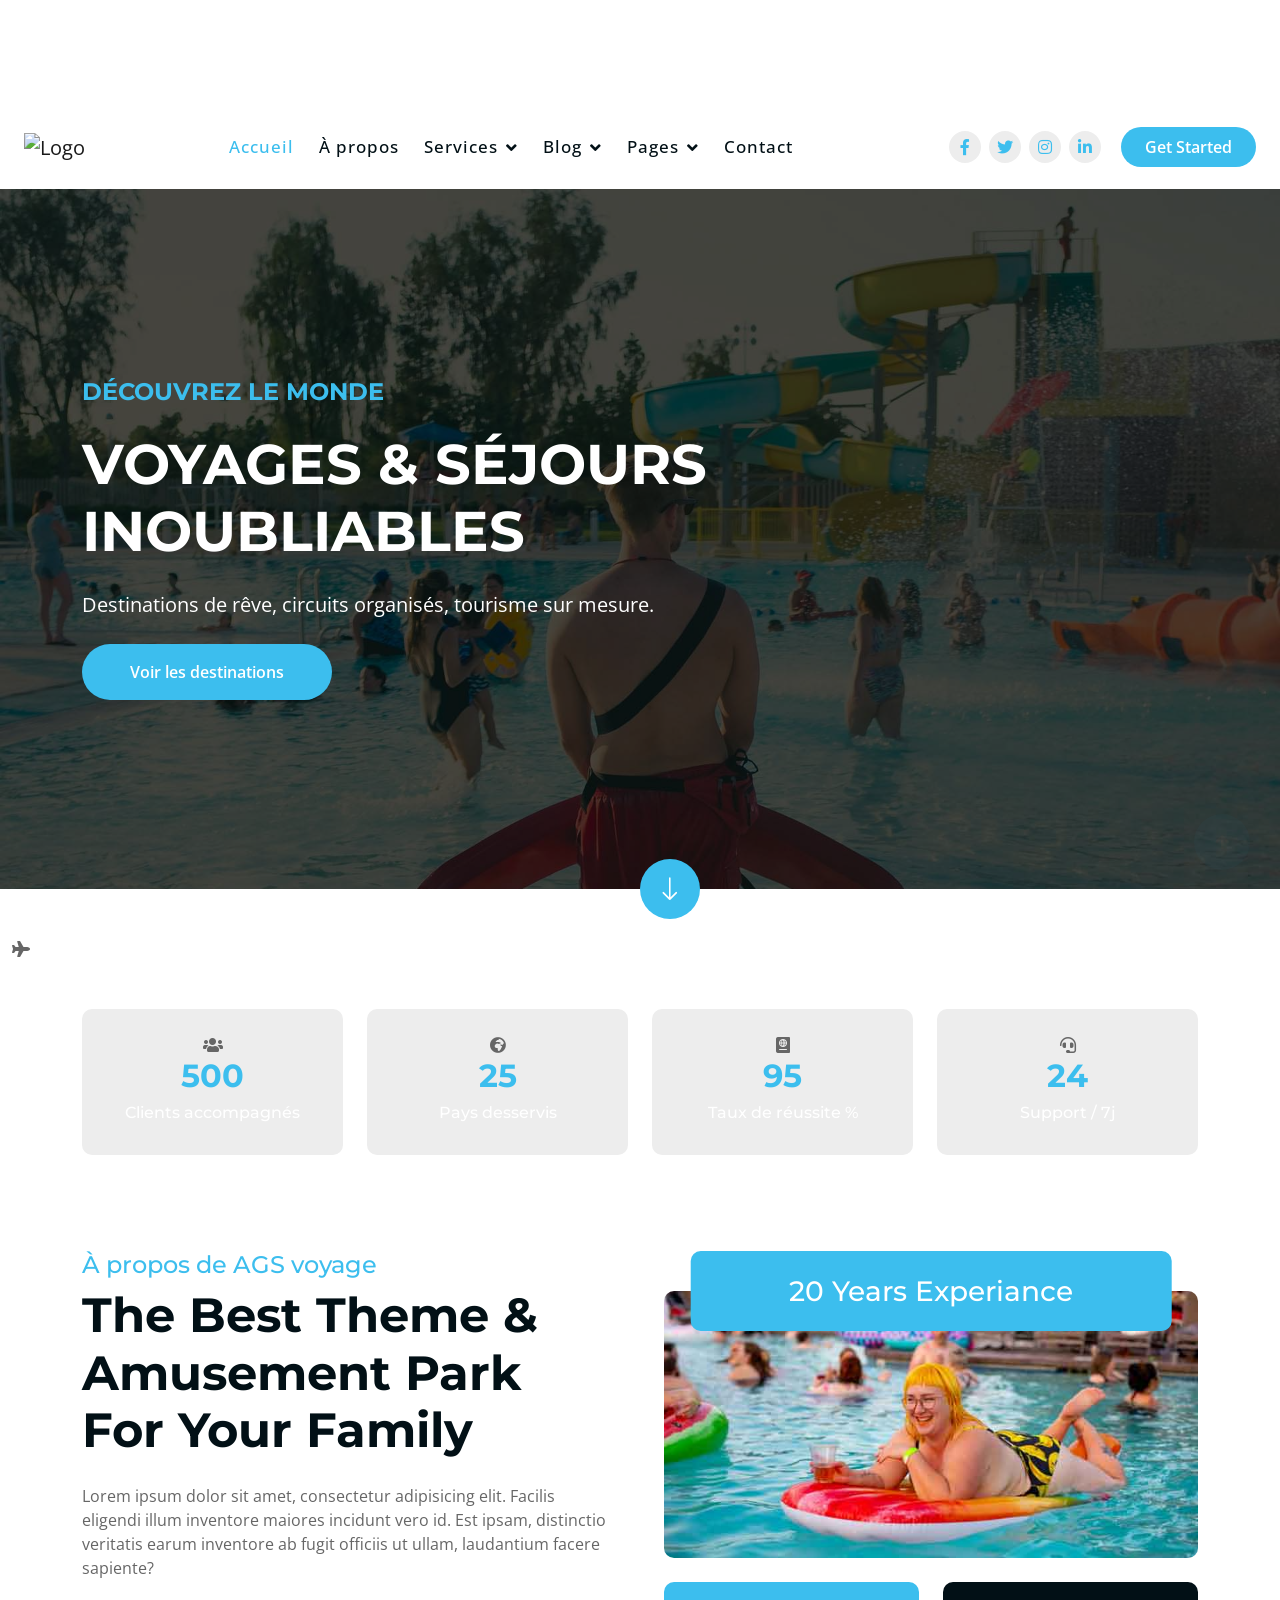
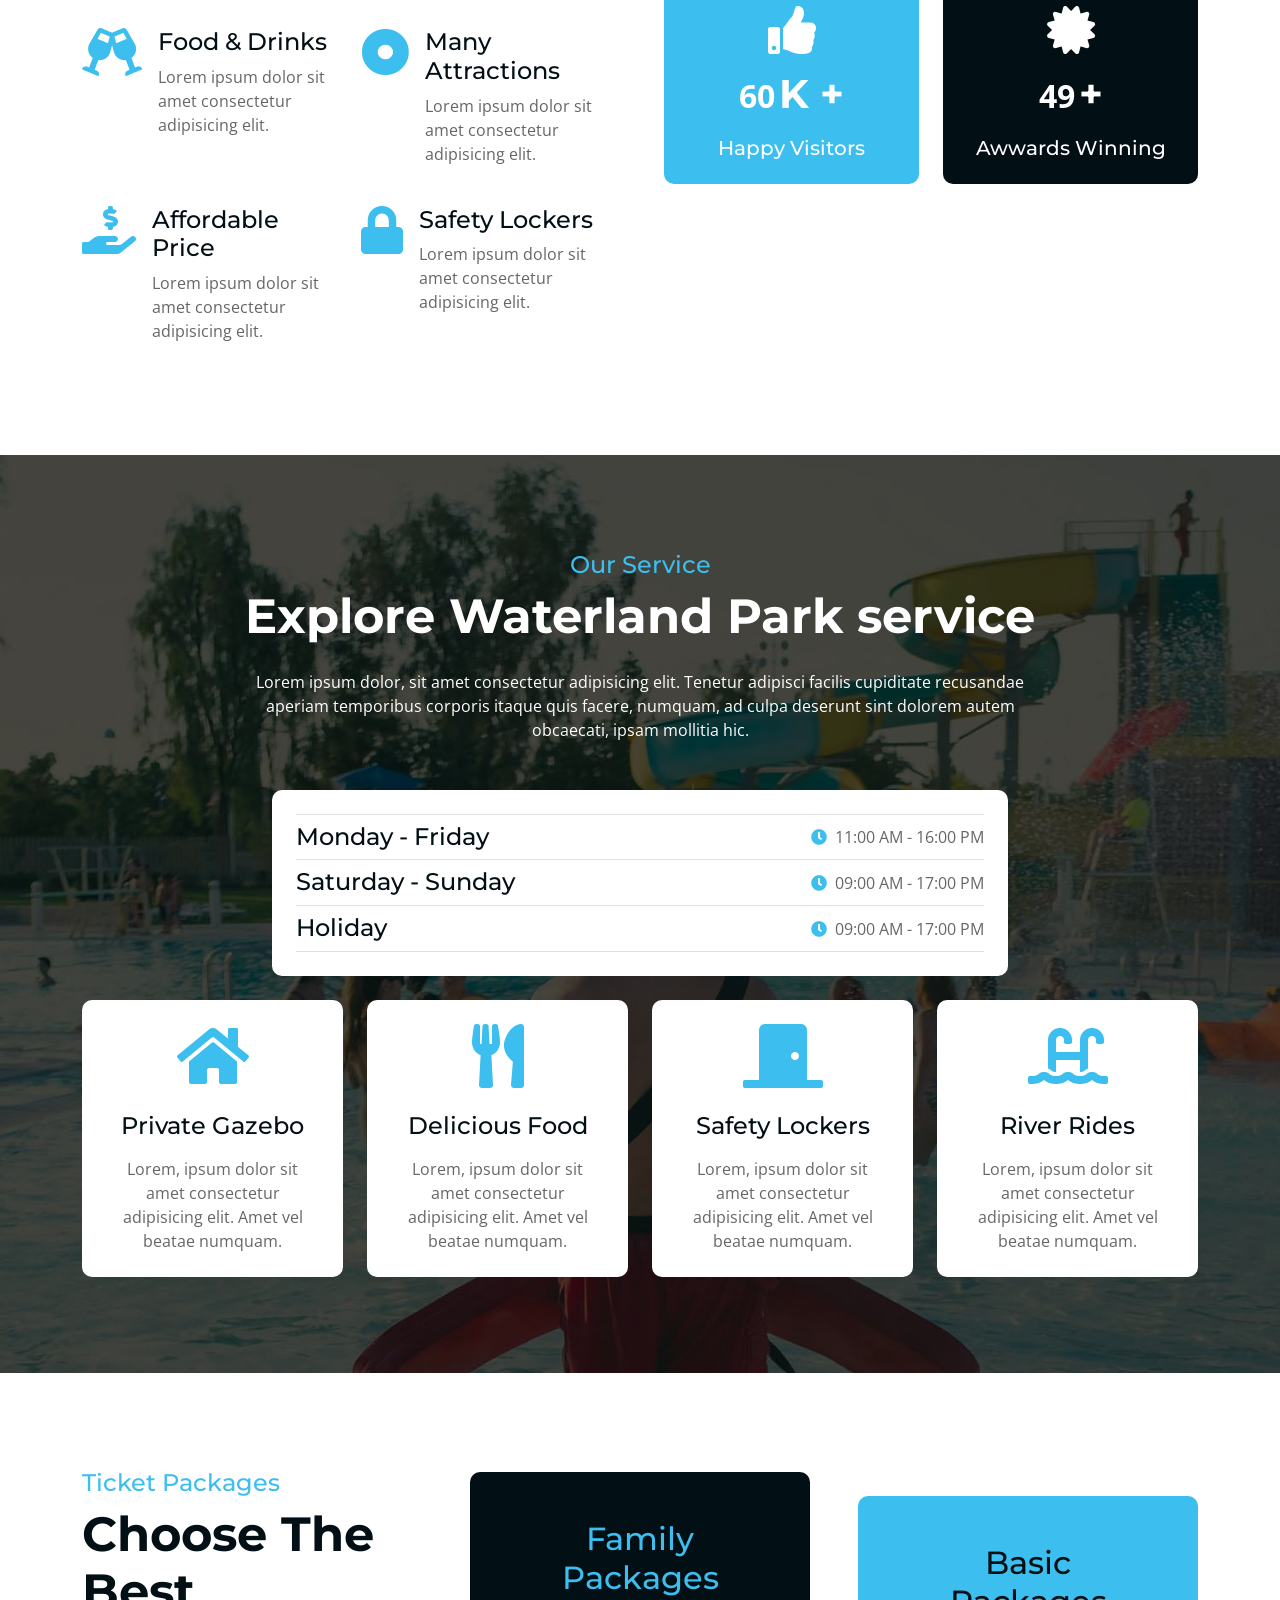
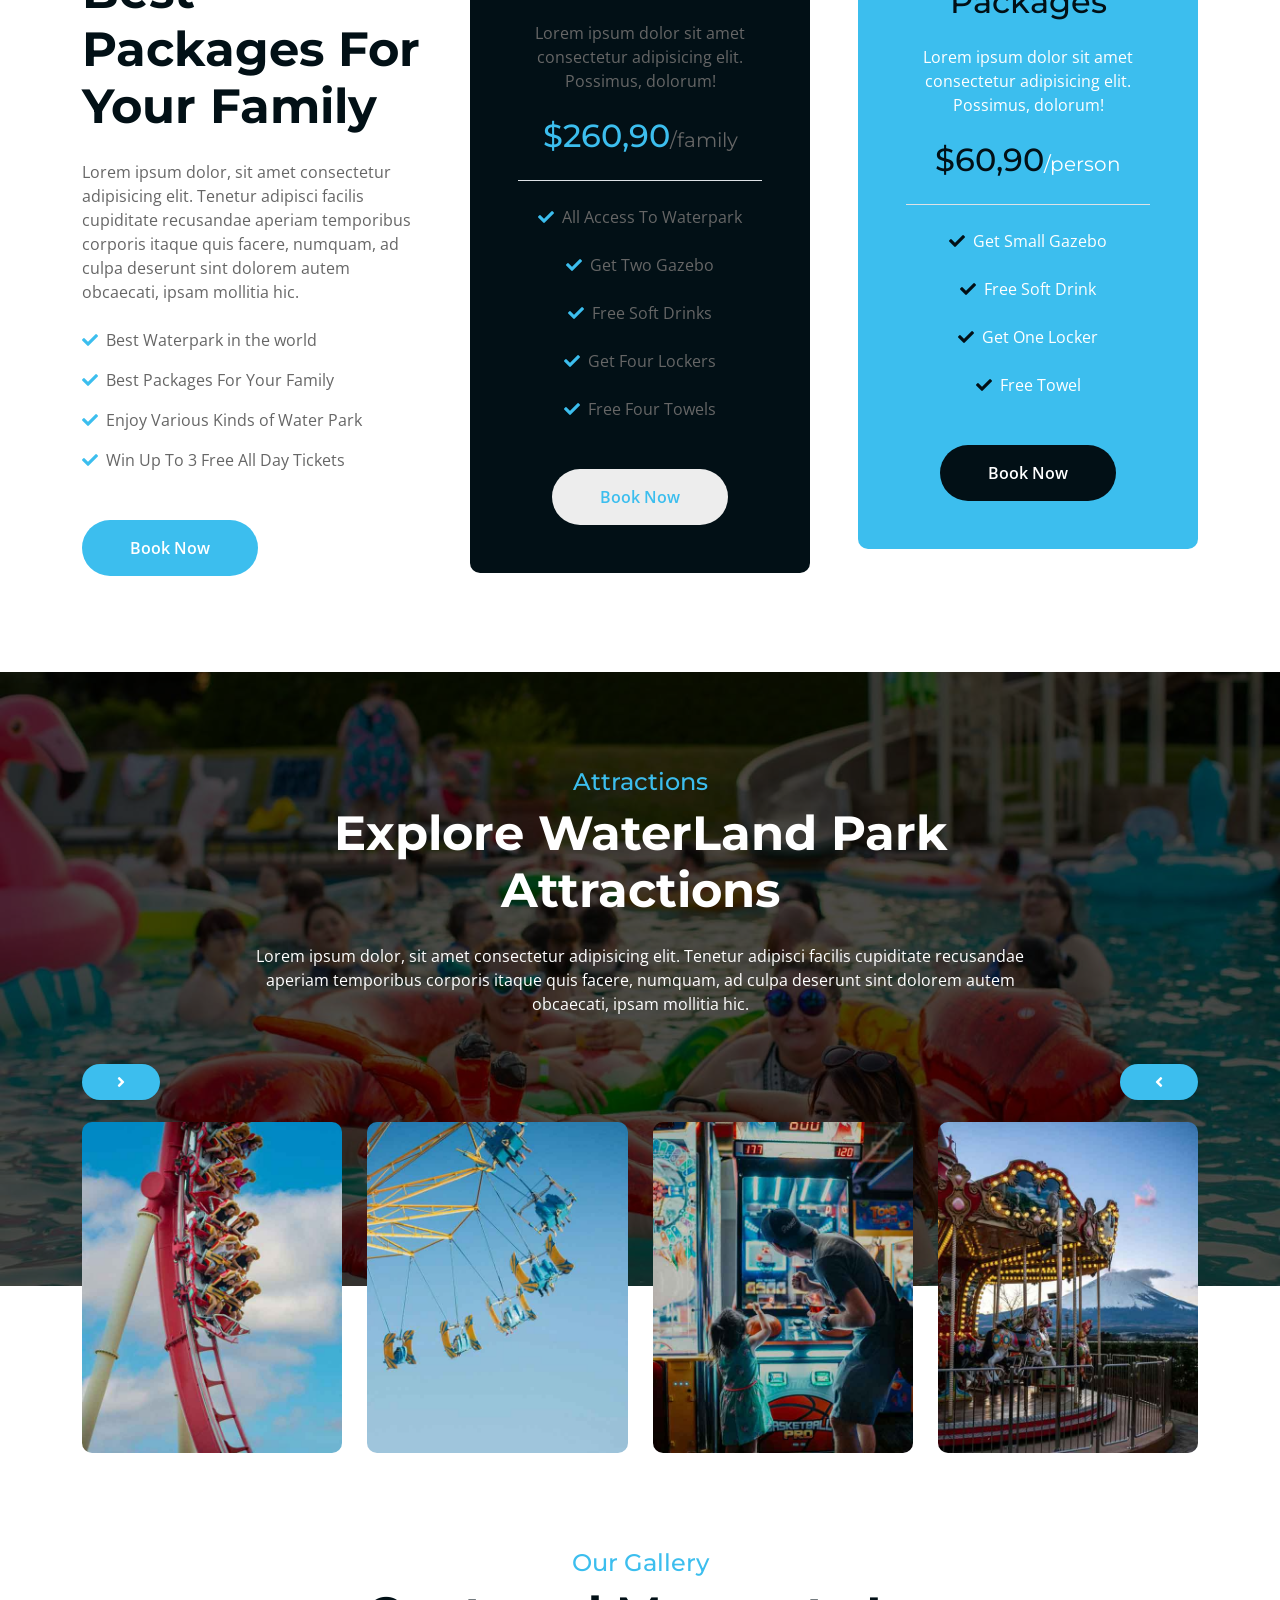
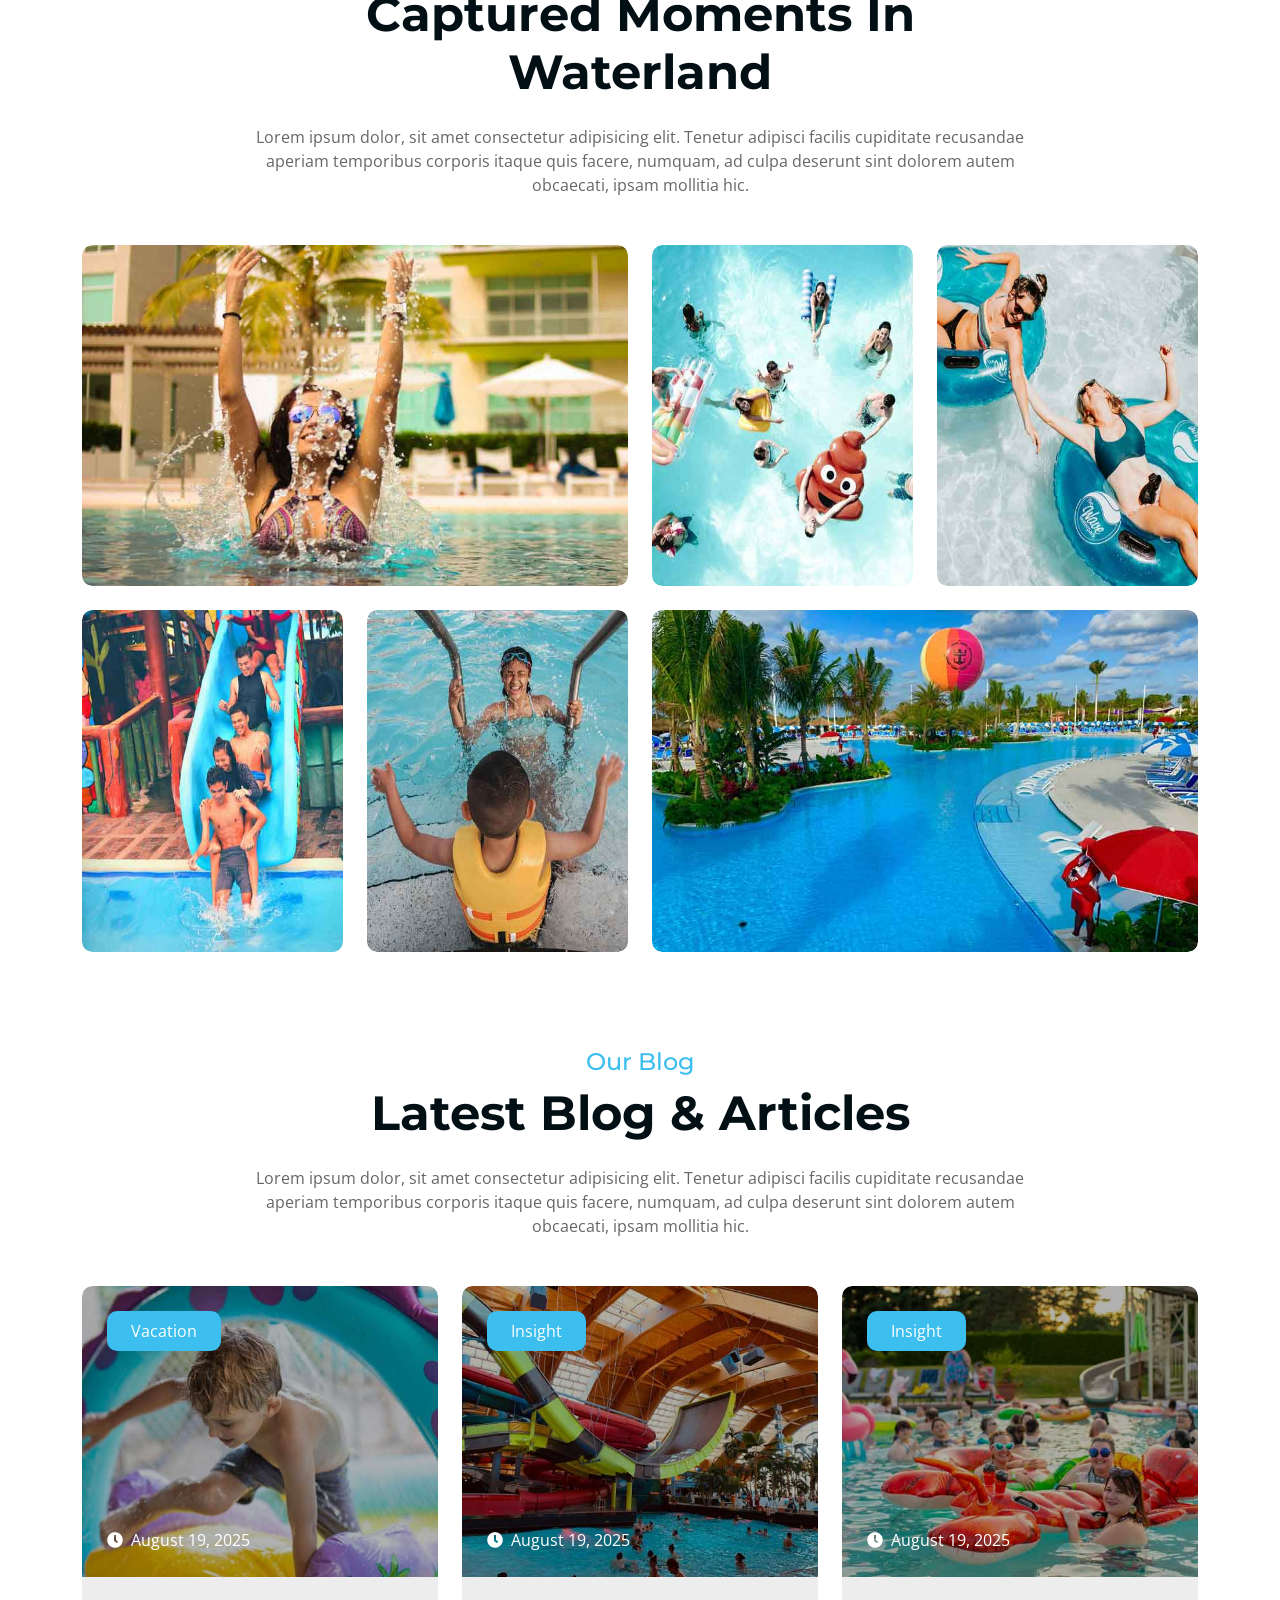
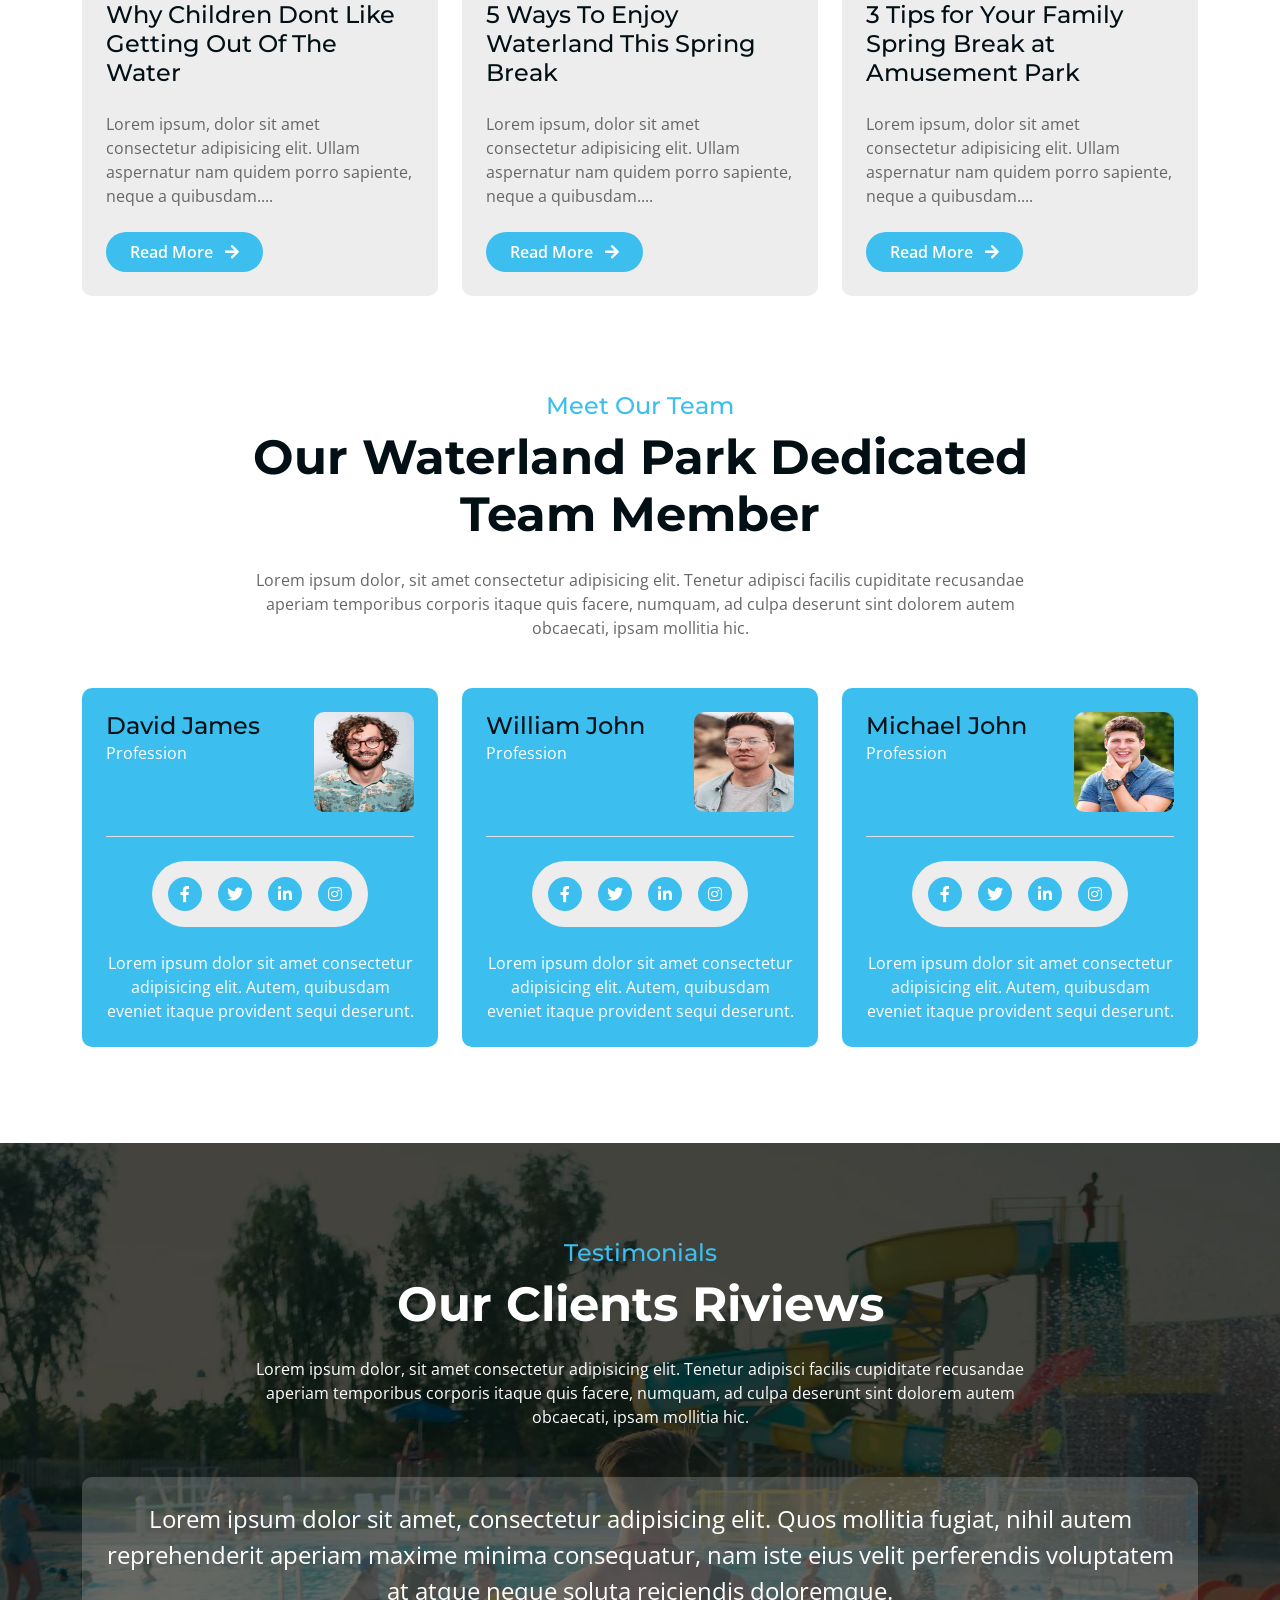
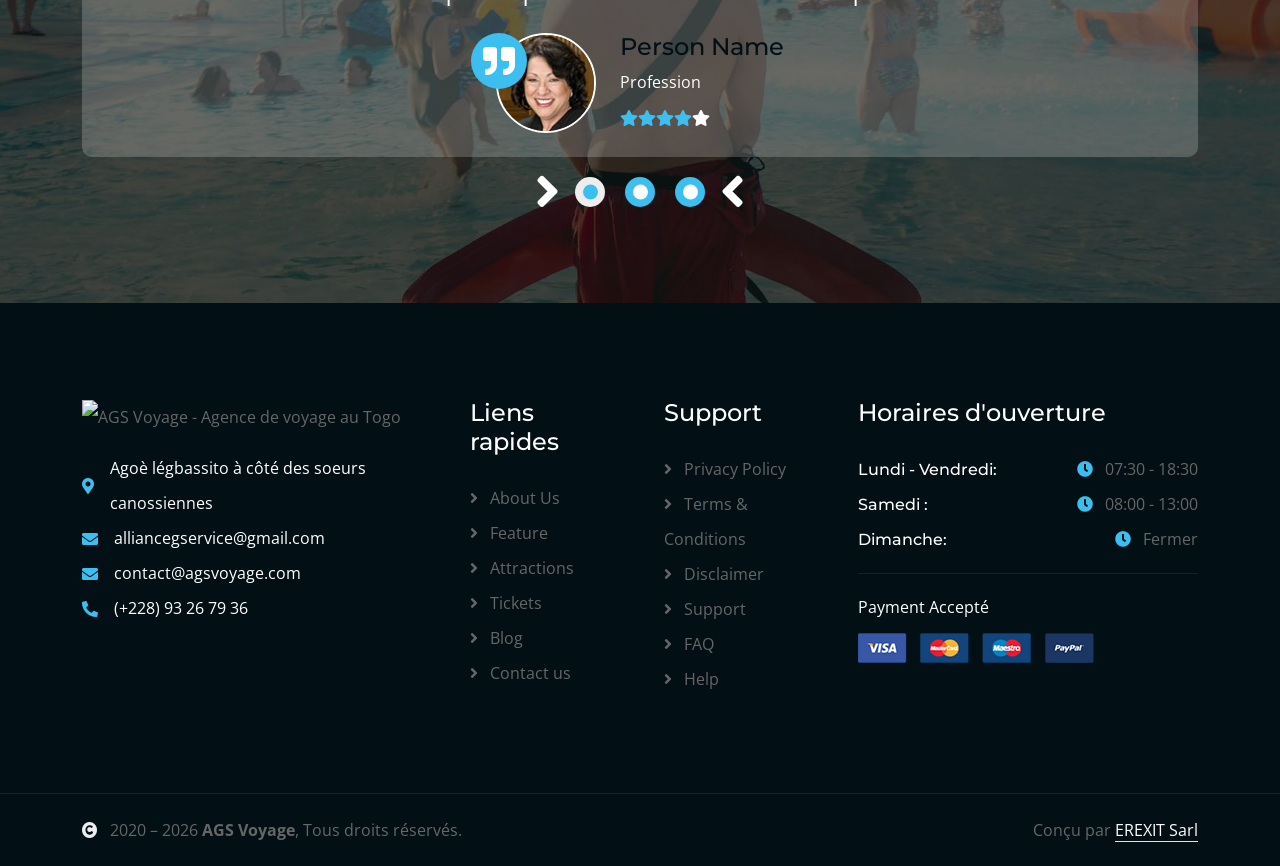
==== commit 09b134aa: "Update greeting from 'Hello' to 'Goodbye'" ====
--- a/index.html
+++ b/index.html
@@ -3,7 +3,7 @@
 
     <head>
         <meta charset="utf-8">
-        <title>WaterLand - Water Park Website Template</title>
+        <title>AGS Voyage - Agence de voyage et tourisme</title>
         <meta content="width=device-width, initial-scale=1.0" name="viewport">
         <meta content="" name="keywords">
         <meta content="" name="description">
@@ -28,14 +28,43 @@
 
         <!-- Template Stylesheet -->
         <link href="css/style.css" rel="stylesheet">
+
+        <!-- Favicon -->
+        <link rel="shortcut icon" href="/img/favicon.ico" type="image/x-icon">
+
+        <script>
+        window.addEventListener("scroll", function () {
+            const navbar = document.querySelector(".nav-bar");
+
+            if (window.scrollY > 80) {
+                navbar.classList.add("navbar-scrolled");
+            } else {
+                navbar.classList.remove("navbar-scrolled");
+            }
+        });
+        </script>
     </head>
 
     <body>
 
         <!-- Spinner Start -->
-        <div id="spinner" class="show bg-white position-fixed translate-middle w-100 vh-100 top-50 start-50 d-flex align-items-center justify-content-center">
-            <div class="spinner-border text-primary" style="width: 3rem; height: 3rem;" role="status">
-                <span class="sr-only">Loading...</span>
+        <div id="spinner" class="spinner-wrapper show">
+            <div class="spinner-content text-center">
+        
+                <!-- Logo -->
+                <img src="/img/ags voyage logo.png" alt="AGS Voyage" class="spinner-logo">
+        
+                <!-- Globe + Avion -->
+                <div class="globe-wrapper">
+                    <div class="globe"></div>
+                    <div class="plane-orbit">
+                        <i class="fas fa-plane plane-icon"></i>
+                    </div>
+                </div>
+        
+                <!-- Texte -->
+                <p class="spinner-text mt-3">Préparation de votre voyage...</p>
+        
             </div>
         </div>
         <!-- Spinner End -->
@@ -43,19 +72,19 @@
         <!-- Navbar & Hero Start -->
         <div class="container-fluid nav-bar sticky-top px-4 py-2 py-lg-0">
             <nav class="navbar navbar-expand-lg navbar-light">
-                <a href="" class="navbar-brand p-0">
-                    <h1 class="display-6 text-dark"><i class="fas fa-swimmer text-primary me-3"></i>WaterLand</h1>
-                    <!-- <img src="img/logo.png" alt="Logo"> -->
+                <a href="index.html" class="navbar-brand p-0">
+                    <!--<h1 class="display-6 text-dark"><i class="fas fa-swimmer text-primary me-3"></i>WaterLand</h1>-->
+                    <img src="img/ags voyage logo.png" alt="Logo">
                 </a>
                 <button class="navbar-toggler" type="button" data-bs-toggle="collapse" data-bs-target="#navbarCollapse">
                     <span class="fa fa-bars"></span>
                 </button>
                 <div class="collapse navbar-collapse" id="navbarCollapse">
                     <div class="navbar-nav mx-auto py-0">
-                        <a href="index.html" class="nav-item nav-link active">Home</a>
-                        <a href="about.html" class="nav-item nav-link">About</a>
+                        <a href="index.html" class="nav-item nav-link active">Accueil</a>
+                        <a href="about.html" class="nav-item nav-link">À propos</a>
                         <div class="nav-item dropdown">
-                            <a href="#" class="nav-link dropdown-toggle" data-bs-toggle="dropdown">Service</a>
+                            <a href="#" class="nav-link dropdown-toggle" data-bs-toggle="dropdown">Services</a>
                             <div class="dropdown-menu m-0">
                                 <a href="service.html" class="dropdown-item">Services</a>
                                 <a href="service-detail.html" class="dropdown-item">Service Details</a>
@@ -72,11 +101,11 @@
                             <a href="#" class="nav-link dropdown-toggle" data-bs-toggle="dropdown">Pages</a>
                             <div class="dropdown-menu m-0">
                                 <a href="feature.html" class="dropdown-item">Our Feature</a>
-                                <a href="gallery.html" class="dropdown-item">Our Gallery</a>
+                                <a href="gallery.html" class="dropdown-item">Gallerie</a>
                                 <a href="attraction.html" class="dropdown-item">Attractions</a>
                                 <a href="package.html" class="dropdown-item">Ticket Packages</a>
                                 <a href="team.html" class="dropdown-item">Our Team</a>
-                                <a href="testimonial.html" class="dropdown-item">Testimonial</a>
+                                <a href="testimonial.html" class="dropdown-item">Témoignage</a>
                                 <a href="404.html" class="dropdown-item">404 Page</a>
                             </div>
                         </div>
@@ -93,125 +122,190 @@
             </nav>
         </div>
         <!-- Navbar & Hero End -->
-
+        
         <!-- Carousel Start -->
-        <div class="header-carousel owl-carousel">
-            <div class="header-carousel-item">
-                <img src="img/carousel-1.jpg" class="img-fluid w-100" alt="Image">
-                <div class="carousel-caption">
-                    <div class="container align-items-center py-4">
-                        <div class="row g-5 align-items-center">
-                            <div class="col-xl-7 fadeInLeft animated" data-animation="fadeInLeft" data-delay="1s" style="animation-delay: 1s;">
-                                <div class="text-start">
-                                    <h4 class="text-primary text-uppercase fw-bold mb-4">Welcome To WaterLand</h4>
-                                    <h1 class="display-4 text-uppercase text-white mb-4">The Biggest Theme & Amusement Park</h1>
-                                    <p class="mb-4 fs-5">Lorem Ipsum is simply dummy text of the printing and typesetting industry. Lorem Ipsum has been the industry's standard dummy... 
-                                    </p>
-                                    <div class="d-flex flex-shrink-0">
-                                        <a class="btn btn-primary rounded-pill text-white py-3 px-5" href="#">Our Packages</a>
-                                    </div>
-                                </div>
-                            </div>
-                            <div class="col-xl-5 fadeInRight animated" data-animation="fadeInRight" data-delay="1s" style="animation-delay: 1s;">
-                                <div class="ticket-form p-5">
-                                    <h2 class="text-dark text-uppercase mb-4">book your ticket</h2>
-                                    <form>
-                                        <div class="row g-4">
-                                            <div class="col-12">
-                                                <input type="text" class="form-control border-0 py-2" id="name" placeholder="Your Name">
-                                            </div>
-                                            <div class="col-12 col-xl-6">
-                                                <input type="email" class="form-control border-0 py-2" id="email" placeholder="Your Email">
-                                            </div>
-                                            <div class="col-12 col-xl-6">
-                                                <input type="phone" class="form-control border-0 py-2" id="phone" placeholder="Phone">
-                                            </div>
-                                            <div class="col-12">
-                                                <select class="form-select border-0 py-2" aria-label="Default select example">
-                                                    <option selected>Select Packages</option>
-                                                    <option value="1">Family Packages</option>
-                                                    <option value="2">Basic Packages</option>
-                                                    <option value="3">Premium Packages</option>
-                                                </select>
-                                            </div>
-                                            <div class="col-12">
-                                                <input class="form-control border-0 py-2" type="date">
-                                            </div>
-                                            <div class="col-12">
-                                                <input type="number" class="form-control border-0 py-2" id="number" placeholder="Guest">
-                                            </div>
-                                            <div class="col-12">
-                                                <button type="button" class="btn btn-primary w-100 py-2 px-5">Book Now</button>
-                                            </div>
-                                        </div>
-                                    </form>
-                                </div>
-                            </div> 
-                        </div>
-                    </div>
-                </div>
-            </div>
-            <div class="header-carousel-item">
-                <img src="img/carousel-2.jpg" class="img-fluid w-100" alt="Image">
-                <div class="carousel-caption">
-                    <div class="container py-4">
-                        <div class="row g-5 align-items-center">
-                            <div class="col-xl-7 fadeInLeft animated" data-animation="fadeInLeft" data-delay="1s" style="animation-delay: 1s;">
-                                <div class="text-start">
-                                    <h4 class="text-primary text-uppercase fw-bold mb-4">Welcome To WaterLand</h4>
-                                    <h1 class="display-4 text-uppercase text-white mb-4">The Greatest Water and Amusement Park</h1>
-                                    <p class="mb-4 fs-5">Lorem Ipsum is simply dummy text of the printing and typesetting industry. Lorem Ipsum has been the industry's standard dummy... 
-                                    </p>
-                                    <div class="d-flex flex-shrink-0">
-                                        <a class="btn btn-primary rounded-pill text-white py-3 px-5" href="#">Our Packages</a>
-                                    </div>
-                                </div>
-                            </div>
-                            <div class="col-xl-5 fadeInRight animated" data-animation="fadeInRight" data-delay="1s" style="animation-delay: 1s;">
-                                <div class="ticket-form p-5">
-                                    <h2 class="text-dark text-uppercase mb-4">book your ticket</h2>
-                                    <form>
-                                        <div class="row g-4">
-                                            <div class="col-12">
-                                                <input type="text" class="form-control border-0 py-2" id="name" placeholder="Your Name">
-                                            </div>
-                                            <div class="col-12 col-xl-6">
-                                                <input type="email" class="form-control border-0 py-2" id="email" placeholder="Your Email">
-                                            </div>
-                                            <div class="col-12 col-xl-6">
-                                                <input type="phone" class="form-control border-0 py-2" id="phone" placeholder="Phone">
-                                            </div>
-                                            <div class="col-12">
-                                                <select class="form-select border-0 py-2" aria-label="Default select example">
-                                                    <option selected>Select Packages</option>
-                                                    <option value="1">Family Packages</option>
-                                                    <option value="2">Basic Packages</option>
-                                                    <option value="3">Premium Packages</option>
-                                                </select>
-                                            </div>
-                                            <div class="col-12">
-                                                <input class="form-control border-0 py-2" type="date">
-                                            </div>
-                                            <div class="col-12">
-                                                <input type="number" class="form-control border-0 py-2" id="number" placeholder="Guest">
-                                            </div>
-                                            <div class="col-12">
-                                                <button type="button" class="btn btn-primary w-100 py-2 px-5">Book Now</button>
-                                            </div>
-                                        </div>
-                                    </form>
-                                </div>
-                            </div>  
-                        </div>
-                    </div>
-                </div>
-            </div>
+        <div class="position-relative">
+            <!-- SLIDER -->
+            <div class="header-carousel owl-carousel">
+
+                <div class="header-carousel-item">
+                    <img src="img/carousel-1.jpg" class="img-fluid w-100" alt="Tourisme">
+                    <div class="carousel-caption">
+                        <div class="container align-items-center py-4">
+                            <div class="row g-5 align-items-center">
+                                <div class="col-xl-7 fadeInLeft animated" data-animation="fadeInLeft" data-delay="1s">
+                                    <div class="text-start">
+                                        <h4 class="text-primary text-uppercase fw-bold mb-4">
+                                            Découvrez le monde
+                                        </h4>
+                                        <h1 class="display-4 text-uppercase text-white mb-4">
+                                            Voyages & Séjours Inoubliables
+                                        </h1>
+                                        <p class="mb-4 fs-5">
+                                            Destinations de rêve, circuits organisés, tourisme sur mesure.
+                                        </p>
+                                        <div class="d-flex flex-shrink-0">
+                                            <a class="btn btn-primary rounded-pill text-white py-3 px-5 d-none d-lg-inline-block" href="#">
+                                                Voir les destinations
+                                            </a>
+                                            <a class="btn btn-primary rounded-pill py-3 px-5 d-lg-none"
+                                               data-bs-toggle="modal"
+                                               data-bs-target="#ticketModal">
+                                                Réserver maintenant
+                                            </a>
+                                        </div>
+                                    </div>
+                                </div>
+                            </div>
+                        </div>
+                    </div>
+                </div>
+                <div class="header-carousel-item">
+                    <img src="img/carousel-2.jpg" class="img-fluid w-100" alt="Billet d'avion">
+                    <div class="carousel-caption">
+                        <div class="container py-4">
+                            <div class="row g-5 align-items-center">
+                                <div class="col-xl-7 fadeInLeft animated" data-animation="fadeInLeft" data-delay="1s">
+                                    <div class="text-start">
+                                        <h4 class="text-primary text-uppercase fw-bold mb-4">
+                                            Billets d’avion
+                                        </h4>
+                                        <h1 class="display-4 text-uppercase text-white mb-4">
+                                            Voyagez au meilleur prix
+                                        </h1>
+                                        <p class="mb-4 fs-5">
+                                            Réservation rapide, tarifs compétitifs et assistance complète.
+                                        </p>
+                                        <div class="d-flex flex-shrink-0">
+                                            <a class="btn btn-primary rounded-pill text-white py-3 px-5 d-none d-lg-inline-block" href="#">
+                                                Réserver un billet
+                                            </a>
+                                            <a class="btn btn-primary rounded-pill py-3 px-5 d-lg-none"
+                                               data-bs-toggle="modal"
+                                               data-bs-target="#ticketModal">
+                                                Réserver maintenant
+                                            </a>
+                                        </div>
+                                    </div>
+                                </div>
+                            </div>
+                        </div>
+                    </div>
+                </div>
+                <div class="header-carousel-item">
+                    <img src="img/carousel-1.jpg" class="img-fluid w-100" alt="Hôtel">
+                    <div class="carousel-caption">
+                        <div class="container py-4">
+                            <div class="row g-5 align-items-center">
+                                <div class="col-xl-7 fadeInLeft animated" data-animation="fadeInLeft" data-delay="1s">
+                                    <div class="text-start">
+                                        <h4 class="text-primary text-uppercase fw-bold mb-4">
+                                            Hébergement
+                                        </h4>
+                                        <h1 class="display-4 text-uppercase text-white mb-4">
+                                            Hôtels confort & luxe
+                                        </h1>
+                                        <p class="mb-4 fs-5">
+                                            Réservez des hôtels adaptés à votre budget partout dans le monde.
+                                        </p>
+                                        <div class="d-flex flex-shrink-0">
+                                            <a class="btn btn-primary rounded-pill text-white py-3 px-5 d-none d-lg-inline-block" href="#">
+                                                Réserver un hôtel
+                                            </a>
+                                            <a class="btn btn-primary rounded-pill py-3 px-5 d-lg-none"
+                                               data-bs-toggle="modal"
+                                               data-bs-target="#ticketModal">
+                                                Réserver maintenant
+                                            </a>
+                                        </div>
+                                    </div>
+                                </div>
+                            </div>
+                        </div>
+                    </div>
+                </div>
+                <div class="header-carousel-item">
+                    <img src="img/carousel-2.jpg" class="img-fluid w-100" alt="Visa & Études">
+                    <div class="carousel-caption">
+                        <div class="container align-items-center py-4">
+                            <div class="row g-5 align-items-center">
+                                <div class="col-xl-7 fadeInLeft animated" data-animation="fadeInLeft" data-delay="1s">
+                                    <div class="text-start">
+                                        <h4 class="text-primary text-uppercase fw-bold mb-4">
+                                            Études à l’étranger
+                                        </h4>
+                                        <h1 class="display-4 text-uppercase text-white mb-4">
+                                            Visa & Campus France
+                                        </h1>
+                                        <p class="mb-4 fs-5">
+                                            Accompagnement complet pour vos démarches académiques et consulaires.
+                                        </p>
+                                        <div class="d-flex flex-shrink-0">
+                                            <a class="btn btn-primary rounded-pill text-white py-3 px-5 d-none d-lg-inline-block" href="#">
+                                                Demander assistance
+                                            </a>
+                                            <a class="btn btn-primary rounded-pill py-3 px-5 d-lg-none"
+                                               data-bs-toggle="modal"
+                                               data-bs-target="#ticketModal">
+                                                Demande mobile
+                                            </a>
+                                        </div>
+                                    </div>
+                                </div>
+                            </div>
+                        </div>
+                    </div>
+                </div>
+            </div>
+
+            <!-- FORMULAIRE STATIQUE -->
+            <div class="carousel-caption">
+                <div class="container py-4">
+                    <div class="row g-5 align-items-center justify-content-end">
+                        <div class="col-xl-5 fadeInRight animated" data-animation="fadeInRight" data-delay="1s" style="animation-delay: 1s;">
+                            <div class="ticket-form p-5">
+                                <h2 class="text-dark text-uppercase mb-4">réservez votre billet</h2>
+                                <form>
+                                    <div class="row g-4">
+                                        <div class="col-12">
+                                            <input type="text" class="form-control border-0 py-2" id="name" placeholder="Votre Nom">
+                                        </div>
+                                        <div class="col-12 col-xl-6">
+                                            <input type="email" class="form-control border-0 py-2" id="email" placeholder="Votre Email">
+                                        </div>
+                                        <div class="col-12 col-xl-6">
+                                            <input type="phone" class="form-control border-0 py-2" id="phone" placeholder="Téléphone">
+                                        </div>
+                                        <div class="col-12">
+                                            <select class="form-select border-0 py-2" aria-label="Default select example">
+                                                <option selected>Sélectionnez un package</option>
+                                                <option value="1">Réservation de vol</option>
+                                                <option value="2">Réservation d'hôtel</option>
+                                                <option value="3">Assistance visa</option>
+                                            </select>
+                                        </div>
+                                        <div class="col-12">
+                                            <input class="form-control border-0 py-2" type="date">
+                                        </div>
+                                        <div class="col-12">
+                                            <input type="number" class="form-control border-0 py-2" id="number" placeholder="Guest">
+                                        </div>
+                                        <div class="col-12">
+                                            <button type="button" class="btn btn-primary w-100 py-2 px-5">Réservez maintenant</button>
+                                        </div>
+                                    </div>
+                                </form>
+                            </div>
+                        </div>
+                    </div>
+                </div>
+            </div>
+
         </div>
         <!-- Carousel End -->
 
-
         <!-- Feature Start -->
-        <div class="container-fluid feature py-5">
+        <!--<div class="container-fluid feature py-5">
             <div class="container py-5">
                 <div class="row g-4">
                     <div class="col-lg-4 wow fadeInUp" data-wow-delay="0.2s">
@@ -219,10 +313,13 @@
                             <img src="img/feature-1.jpg" class="img-fluid rounded w-100" alt="Image">
                             <div class="feature-content p-4">
                                 <div class="feature-content-inner">
-                                    <h4 class="text-white">Best Pools</h4>
-                                    <p class="text-white">Lorem ipsum dolor sit amet consectetur adipisicing elit. Perferendis porro soluta voluptatum laborum mollitia blanditiis suscipit,
+                                    <h4 class="text-white">Accompagnement personnalisé</h4>
+                                    <p class="text-white">
+                                        Nous vous accompagnons étape par étape, de la demande jusqu’à la réalisation complète de votre projet de voyage.
                                     </p>
-                                    <a href="#" class="btn btn-primary rounded-pill py-2 px-4">Read More <i class="fa fa-arrow-right ms-1"></i></a>
+                                    <a href="#" class="btn btn-primary rounded-pill py-2 px-4">
+                                        Nous contacter <i class="fa fa-arrow-right ms-1"></i>
+                                    </a>
                                 </div>
                             </div>
 
@@ -233,10 +330,13 @@
                             <img src="img/feature-2.jpg" class="img-fluid rounded w-100" alt="Image">
                             <div class="feature-content p-4">
                                 <div class="feature-content-inner">
-                                    <h4 class="text-white">Waterslides</h4>
-                                    <p class="text-white">Lorem ipsum dolor sit amet consectetur adipisicing elit. Perferendis porro soluta voluptatum laborum mollitia blanditiis suscipit,
-                                    </p>
-                                    <a href="#" class="btn btn-primary rounded-pill py-2 px-4">Read More <i class="fa fa-arrow-right ms-1"></i></a>
+                                    <h4 class="text-white">Rapidité & efficacité</h4>
+                                        <p class="text-white">
+                                            Des procédures rapides et bien maîtrisées pour vos réservations, visas, études et voyages touristiques.
+                                        </p>
+                                        <a href="#" class="btn btn-primary rounded-pill py-2 px-4">
+                                            Découvrir nos services <i class="fa fa-arrow-right ms-1"></i>
+                                        </a>
                                 </div>
                             </div>
 
@@ -247,15 +347,63 @@
                             <img src="img/feature-3.jpg" class="img-fluid rounded w-100" alt="Image">
                             <div class="feature-content p-4">
                                 <div class="feature-content-inner">
-                                    <h4 class="text-white">River Rides</h4>
-                                    <p class="text-white">Lorem ipsum dolor sit amet consectetur adipisicing elit. Perferendis porro soluta voluptatum laborum mollitia blanditiis suscipit,
-                                    </p>
-                                    <a href="#" class="btn btn-primary rounded-pill py-2 px-4">Read More <i class="fa fa-arrow-right ms-1"></i></a>
-                                </div>
-                            </div>
-
-                        </div>
-                    </div>
+                                    <h4 class="text-white">Expertise & fiabilité</h4>
+                                        <p class="text-white">
+                                            Une équipe expérimentée et digne de confiance pour vos démarches de visa, Campus France et tourisme international.
+                                        </p>
+                                        <a href="#" class="btn btn-primary rounded-pill py-2 px-4">
+                                            Pourquoi nous choisir <i class="fa fa-arrow-right ms-1"></i>
+                                        </a>
+                                </div>
+                            </div>
+
+                        </div>
+                    </div>
+                </div>
+            </div>
+        </div>-->
+        
+        <div class="container-fluid feature premier-feature py-5 position-relative overflow-hidden">
+            <!-- avion animé en fond -->
+            <div class="plane-bg">
+                <i class="fas fa-plane"></i>
+            </div>
+        
+            <div class="container py-5">
+                <div class="row g-4 text-center justify-content-center">
+        
+                    <div class="col-md-6 col-lg-3">
+                        <div class="feature-item premier-card p-4">
+                            <i class="fas fa-users feature-icon"></i>
+                            <h2 class="counter text-primary fw-bold" data-target="500">0</h2>
+                            <h6 class="text-white">Clients accompagnés</h6>
+                        </div>
+                    </div>
+        
+                    <div class="col-md-6 col-lg-3">
+                        <div class="feature-item premier-card p-4">
+                            <i class="fas fa-globe-africa feature-icon"></i>
+                            <h2 class="counter text-primary fw-bold" data-target="25">0</h2>
+                            <h6 class="text-white">Pays desservis</h6>
+                        </div>
+                    </div>
+        
+                    <div class="col-md-6 col-lg-3">
+                        <div class="feature-item premier-card p-4">
+                            <i class="fas fa-passport feature-icon"></i>
+                            <h2 class="counter text-primary fw-bold" data-target="95">0</h2>
+                            <h6 class="text-white">Taux de réussite %</h6>
+                        </div>
+                    </div>
+        
+                    <div class="col-md-6 col-lg-3">
+                        <div class="feature-item premier-card p-4">
+                            <i class="fas fa-headset feature-icon"></i>
+                            <h2 class="counter text-primary fw-bold" data-target="24">0</h2>
+                            <h6 class="text-white">Support / 7j</h6>
+                        </div>
+                    </div>
+        
                 </div>
             </div>
         </div>
@@ -267,7 +415,7 @@
                 <div class="row g-5">
                     <div class="col-xl-6 wow fadeInUp" data-wow-delay="0.2s">
                         <div>
-                            <h4 class="text-primary">About Waterland</h4>
+                            <h4 class="text-primary">À propos de AGS voyage</h4>
                             <h1 class="display-5 mb-4">The Best Theme & Amusement Park For Your Family</h1>
                             <p class="mb-5">Lorem ipsum dolor sit amet, consectetur adipisicing elit. Facilis eligendi illum inventore maiores incidunt vero id. Est ipsam, distinctio veritatis earum inventore ab fugit officiis ut ullam, laudantium facere sapiente?
                             </p>
@@ -827,28 +975,36 @@
                 <div class="row g-5">
                     <div class="col-md-6 col-lg-6 col-xl-4">
                         <div class="footer-item">
-                            <a href="index.html" class="p-0">
-                                <h4 class="text-white mb-4"><i class="fas fa-swimmer text-primary me-3"></i>WaterLand</h4>
-                                <!-- <img src="img/logo.png" alt="Logo"> -->
+                            <a href="index.html" class="d-inline-block mb-3">
+                                <img src="/img/ags voyage logo.png" alt="AGS Voyage - Agence de voyage au Togo">
                             </a>
-                            <p class="mb-2">Dolor amet sit justo amet elitr clita ipsum elitr est.Lorem ipsum dolor sit amet, consectetur adipiscing...</p>
+                            <!--<p class="mb-2">Dolor amet sit justo amet elitr clita ipsum elitr est.Lorem ipsum dolor sit amet, consectetur adipiscing...</p>-->
                             <div class="d-flex align-items-center">
                                 <i class="fas fa-map-marker-alt text-primary me-3"></i>
-                                <p class="text-white mb-0">123 Street New York.USA</p>
+                                <p class="text-white mb-0">Agoè légbassito à côté des soeurs canossiennes</p>
                             </div>
                             <div class="d-flex align-items-center">
                                 <i class="fas fa-envelope text-primary me-3"></i>
-                                <p class="text-white mb-0">info@example.com</p>
+                                <a href="mailto:alliancegservice@gmail.com" class="text-white text-decoration-none">
+                                    alliancegservice@gmail.com
+                                </a>
+                            </div>
+                            
+                            <div class="d-flex align-items-center">
+                                <i class="fas fa-envelope text-primary me-3"></i>
+                                <a href="mailto:info@agsvoyage.com" class="text-white text-decoration-none">
+                                    contact@agsvoyage.com
+                                </a>
                             </div>
                             <div class="d-flex align-items-center">
                                 <i class="fa fa-phone-alt text-primary me-3"></i>
-                                <p class="text-white mb-0">(+012) 3456 7890</p>
+                                <p class="text-white mb-0">(+228) 93 26 79 36</p>
                             </div>
                         </div>
                     </div>
                     <div class="col-md-6 col-lg-6 col-xl-2">
                         <div class="footer-item">
-                            <h4 class="text-white mb-4">Quick Links</h4>
+                            <h4 class="text-white mb-4">Liens rapides</h4>
                             <a href="#"><i class="fas fa-angle-right me-2"></i> About Us</a>
                             <a href="#"><i class="fas fa-angle-right me-2"></i> Feature</a>
                             <a href="#"><i class="fas fa-angle-right me-2"></i> Attractions</a>
@@ -870,23 +1026,23 @@
                     </div>
                     <div class="col-md-6 col-lg-6 col-xl-4">
                         <div class="footer-item">
-                            <h4 class="text-white mb-4">Opening Hours</h4>
+                            <h4 class="text-white mb-4">Horaires d'ouverture</h4>
                             <div class="opening-date mb-3 pb-3">
                                 <div class="opening-clock flex-shrink-0">
-                                    <h6 class="text-white mb-0 me-auto">Monday - Friday:</h6>
-                                    <p class="mb-0"><i class="fas fa-clock text-primary me-2"></i> 11:00 AM - 16:00 PM</p>
+                                    <h6 class="text-white mb-0 me-auto">Lundi - Vendredi:</h6>
+                                    <p class="mb-0"><i class="fas fa-clock text-primary me-2"></i> 07:30 - 18:30 </p>
                                 </div>
                                 <div class="opening-clock flex-shrink-0">
-                                    <h6 class="text-white mb-0 me-auto">Satur - Sunday:</h6>
-                                    <p class="mb-0"><i class="fas fa-clock text-primary me-2"></i> 09:00 AM - 17:00 PM</p>
+                                    <h6 class="text-white mb-0 me-auto">Samedi :</h6>
+                                    <p class="mb-0"><i class="fas fa-clock text-primary me-2"></i> 08:00 - 13:00</p>
                                 </div>
                                 <div class="opening-clock flex-shrink-0">
-                                    <h6 class="text-white mb-0 me-auto">Holiday:</h6>
-                                    <p class="mb-0"><i class="fas fa-clock text-primary me-2"></i> 09:00 AM - 17:00 PM</p>
+                                    <h6 class="text-white mb-0 me-auto">Dimanche:</h6>
+                                    <p class="mb-0"><i class="fas fa-clock text-primary me-2"></i> Fermer</p>
                                 </div>
                             </div>
                             <div>
-                                <p class="text-white mb-2">Payment Accepted</p>
+                                <p class="text-white mb-2">Payment Accepté</p>
                                 <img src="img/payment.png" class="img-fluid" alt="Image">
                             </div>
                         </div>
@@ -900,12 +1056,23 @@
         <div class="container-fluid copyright py-4">
             <div class="container">
                 <div class="row g-4 align-items-center">
+                    
+                    <!-- Gauche -->
                     <div class="col-md-6 text-center text-md-start mb-md-0">
-                        <span class="text-body"><a href="#" class="border-bottom text-white"><i class="fas fa-copyright text-light me-2"></i>Your Site Name</a>, All right reserved.</span>
-                    </div>
+                        <span class="text-body text-white">
+                            <i class="fas fa-copyright text-light me-2"></i>
+                            2020 – <span id="year"></span> <strong>AGS Voyage</strong>, Tous droits réservés.
+                        </span>
+                    </div>
+        
+                    <!-- Droite -->
                     <div class="col-md-6 text-center text-md-end text-body">
-                        Designed By <a class="border-bottom text-white" href="https://htmlcodex.com">HTML Codex</a>
-                    </div>
+                        Conçu par 
+                        <a class="border-bottom text-white" href="https://erexitsarl.com" target="_blank" rel="noopener">
+                            EREXIT Sarl
+                        </a>
+                    </div>
+        
                 </div>
             </div>
         </div>
@@ -915,7 +1082,108 @@
         <!-- Back to Top -->
         <a href="#" class="btn btn-primary btn-lg-square rounded-circle back-to-top"><i class="fa fa-arrow-up"></i></a>   
 
-        
+    <div class="modal fade" id="ticketModal" tabindex="-1" aria-hidden="true">
+    <div class="modal-dialog modal-dialog-centered modal-lg modal-fullscreen-sm-down">
+        <div class="modal-content border-0 rounded-4">
+
+            <div class="modal-header">
+                <h5 class="modal-title text-uppercase">réservez votre billet</h5>
+                <button type="button" class="btn-close" data-bs-dismiss="modal"></button>
+            </div>
+
+            <div class="modal-body">
+                <div class="ticket-form p-4">
+                    <form>
+                        <div class="row g-4">
+                            
+                            <div class="col-12">
+                                <select class="form-select border-0 py-2" id="service">
+                                    <option value="">Choisissez un service</option>
+                                    <option value="billet">✈️ Réservation de billet</option>
+                                    <option value="hotel">🏨 Réservation d'hôtel</option>
+                                    <option value="visa">🛂 Assistance visa</option>
+                                    <option value="campus">🎓 Procédure Campus France</option>
+                                    <option value="tourisme">🌍 Tourisme</option>
+                                </select>
+                            </div>
+                            
+                            <div class="col-12">
+                                <input type="text" class="form-control border-0 py-2" placeholder="Votre Nom">
+                            </div>
+                            
+                            <div class="col-12 col-md-6">
+                                <input type="email" class="form-control border-0 py-2" placeholder="Votre Email">
+                            </div>
+                            
+                            <div class="col-12 col-md-6">
+                                <input type="phone" class="form-control border-0 py-2" placeholder="Téléphone">
+                            </div>
+                            
+                            <!--<div class="col-12">
+                                <select class="form-select border-0 py-2" id="service">
+                                    <option value="">Choisissez un service</option>
+                                    <option value="billet">✈️ Réservation de billet</option>
+                                    <option value="hotel">🏨 Réservation d'hôtel</option>
+                                    <option value="visa">🛂 Assistance visa</option>
+                                    <option value="campus">🎓 Procédure Campus France</option>
+                                    <option value="tourisme">🌍 Tourisme</option>
+                                </select>
+                            </div>-->
+                            
+                            <div class="service-fields d-none" data-service="billet">
+                                <input class="form-control border-0 py-2 mb-3" placeholder="Ville de départ">
+                                <input class="form-control border-0 py-2 mb-3" placeholder="Ville d’arrivée">
+                                <input class="form-control border-0 py-2 mb-3" type="date">
+                            </div>
+                            
+                            <div class="service-fields d-none" data-service="hotel">
+                                <input class="form-control border-0 py-2 mb-3" placeholder="Ville / Pays">
+                                <input class="form-control border-0 py-2 mb-3" type="date">
+                                <input class="form-control border-0 py-2 mb-3" type="date">
+                                <input class="form-control border-0 py-2 mb-3" type="number" placeholder="Nombre de personnes">
+                            </div>
+                            
+                            <div class="service-fields d-none" data-service="visa">
+                                <input class="form-control border-0 py-2 mb-3" placeholder="Pays de destination">
+                                <select class="form-select border-0 py-2 mb-3">
+                                    <option>Type de visa</option>
+                                    <option>Touristique</option>
+                                    <option>Études</option>
+                                    <option>Affaires</option>
+                                </select>
+                            </div>
+                            
+                            <div class="service-fields d-none" data-service="campus">
+                                <input class="form-control border-0 py-2 mb-3" placeholder="Niveau d'étude">
+                                <input class="form-control border-0 py-2 mb-3" placeholder="Pays d'origine">
+                                <input class="form-control border-0 py-2 mb-3" placeholder="Pays d'études">
+                            </div>
+                            
+                            <div class="service-fields d-none" data-service="tourisme">
+                                <input class="form-control border-0 py-2 mb-3" placeholder="Destination souhaitée">
+                                <input class="form-control border-0 py-2 mb-3" type="date">
+                                <input class="form-control border-0 py-2 mb-3" type="number" placeholder="Nombre de personnes">
+                            </div>
+
+                            <div class="col-12">
+                                <input class="form-control border-0 py-2" type="date">
+                            </div>
+                            <div class="col-12">
+                                <input type="number" class="form-control border-0 py-2" placeholder="Guest">
+                            </div>
+                            <div class="col-12">
+                                <button class="btn btn-primary w-100 py-2">
+                                    Réservez maintenant
+                                </button>
+                            </div>
+                        </div>
+                    </form>
+                </div>
+            </div>
+
+        </div>
+    </div>
+</div>    
     <!-- JavaScript Libraries -->
     <script src="https://ajax.googleapis.com/ajax/libs/jquery/3.6.4/jquery.min.js"></script>
     <script src="https://cdn.jsdelivr.net/npm/bootstrap@5.0.0/dist/js/bootstrap.bundle.min.js"></script>
@@ -929,6 +1197,113 @@
 
     <!-- Template Javascript -->
     <script src="js/main.js"></script>
+    
+    <script src="https://cdn.jsdelivr.net/npm/bootstrap@5.3.2/dist/js/bootstrap.bundle.min.js"></script>
+    
+    <script>
+document.getElementById('service').addEventListener('change', function () {
+
+    // cacher tous les blocs
+    document.querySelectorAll('.service-fields').forEach(el => {
+        el.classList.add('d-none');
+    });
+
+    // afficher le bon bloc
+    const selected = this.value;
+    if (selected) {
+        const block = document.querySelector('.service-fields[data-service="' + selected + '"]');
+        if (block) block.classList.remove('d-none');
+    }
+});
+</script>
+
+<!-- Spinner - (Chargement) -->
+<script>
+    document.getElementById("year").textContent = new Date().getFullYear();
+</script>
+
+<script>
+window.addEventListener("load", function () {
+    const spinner = document.getElementById("spinner");
+    spinner.classList.add("hide");
+});
+</script>
+
+<script>
+const messages = [
+    "Préparation de votre voyage ✈️",
+    "Recherche des meilleures offres 🌍",
+    "Presque prêt..."
+];
+
+let index = 0;
+setInterval(() => {
+    document.querySelector(".spinner-text").textContent =
+        messages[index++ % messages.length];
+}, 1200);
+</script>
+<!-- Fin - Spinner - (Chargement) -->
+
+<!--<script>
+const counters = document.querySelectorAll('.counter');
+
+counters.forEach(counter => {
+    counter.innerText = "0";
+
+    const updateCounter = () => {
+        const target = +counter.getAttribute('data-target');
+        const current = +counter.innerText;
+
+        const increment = target / 60;
+
+        if (current < target) {
+            counter.innerText = Math.ceil(current + increment);
+            setTimeout(updateCounter, 25);
+        } else {
+            counter.innerText = target;
+        }
+    };
+
+    updateCounter();
+});
+</script>-->
+
+<!-- Feature Start -->
+<script>
+const counters = document.querySelectorAll('.counter');
+
+const startCount = (counter) => {
+    const target = +counter.getAttribute('data-target');
+    let count = 0;
+
+    const step = target / 80;
+
+    const update = () => {
+        count += step;
+
+        if (count < target) {
+            counter.innerText = Math.ceil(count);
+            requestAnimationFrame(update);
+        } else {
+            counter.innerText = target;
+        }
+    };
+
+    update();
+};
+
+const observer = new IntersectionObserver(entries => {
+    entries.forEach(entry => {
+        if (entry.isIntersecting) {
+            startCount(entry.target);
+            observer.unobserve(entry.target);
+        }
+    });
+});
+
+counters.forEach(counter => observer.observe(counter));
+</script>
+<!-- Feature End -->
     </body>
 
-</html>+</html>
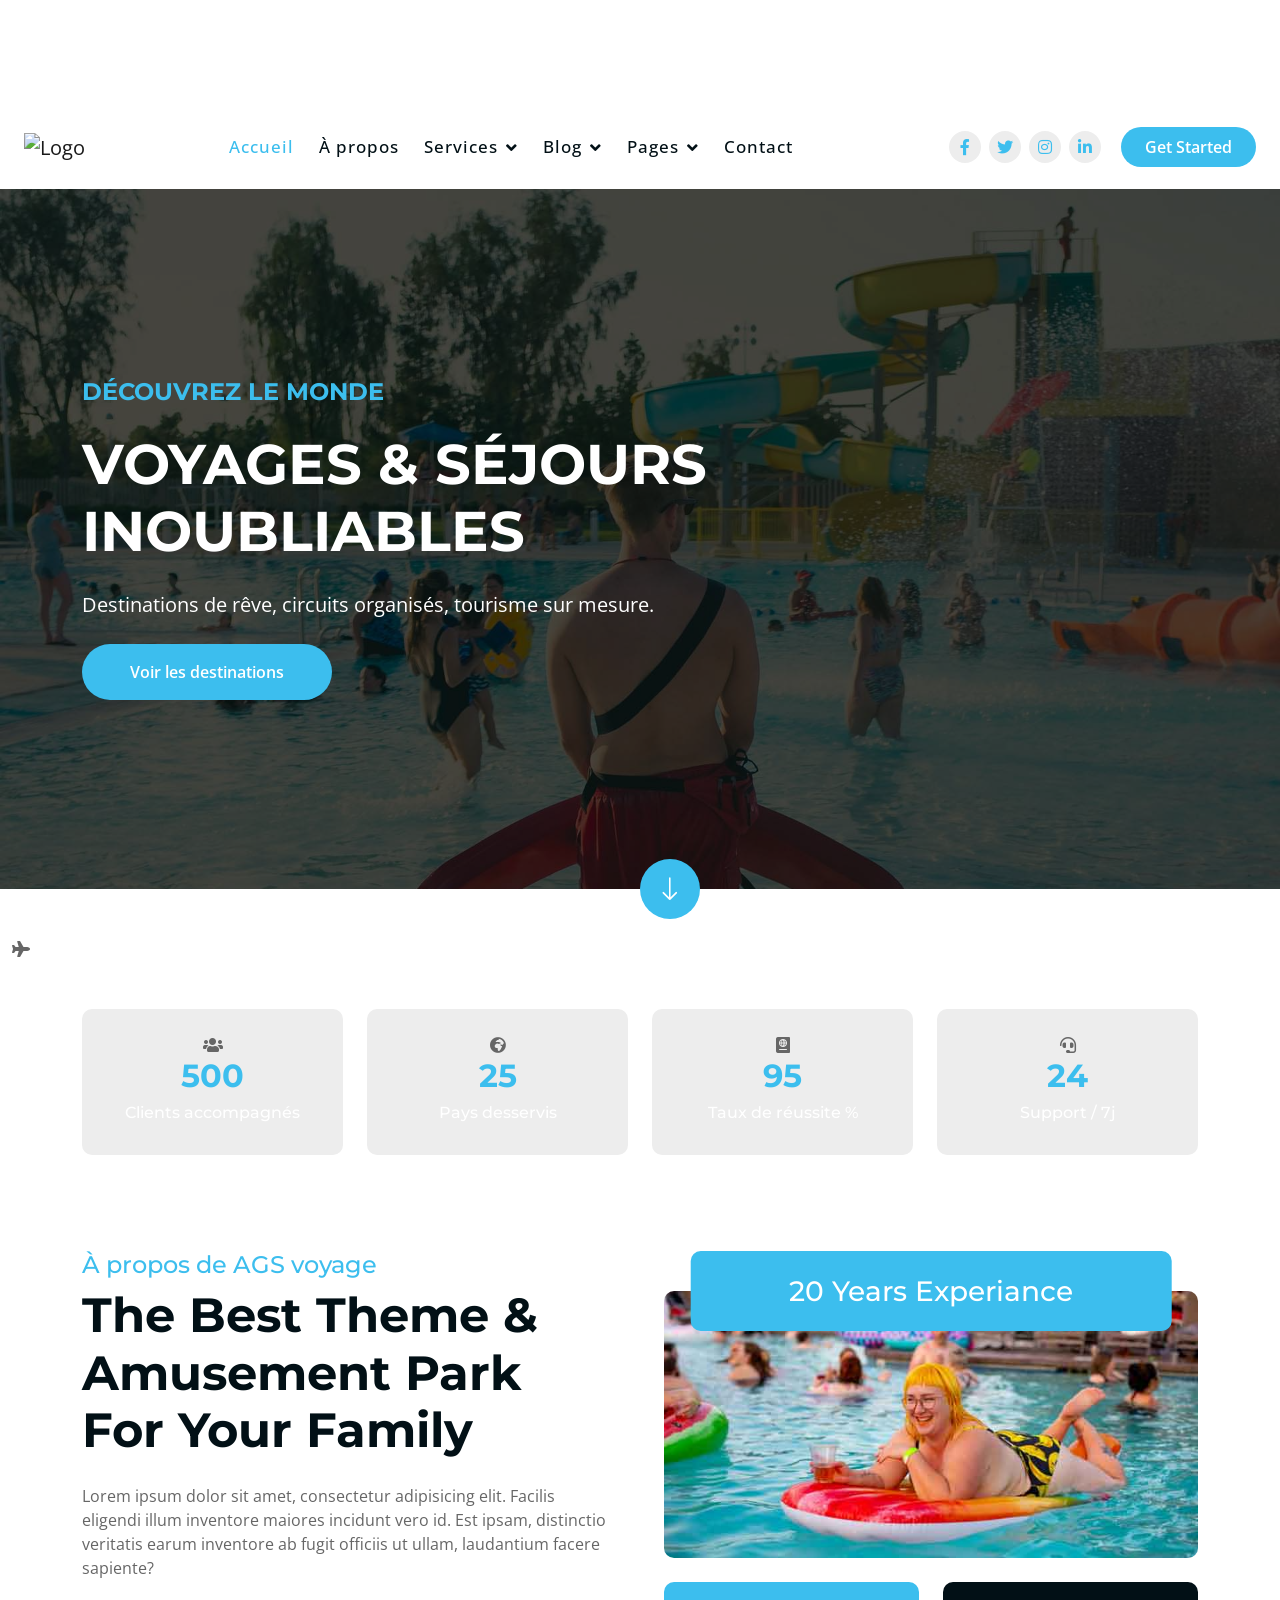
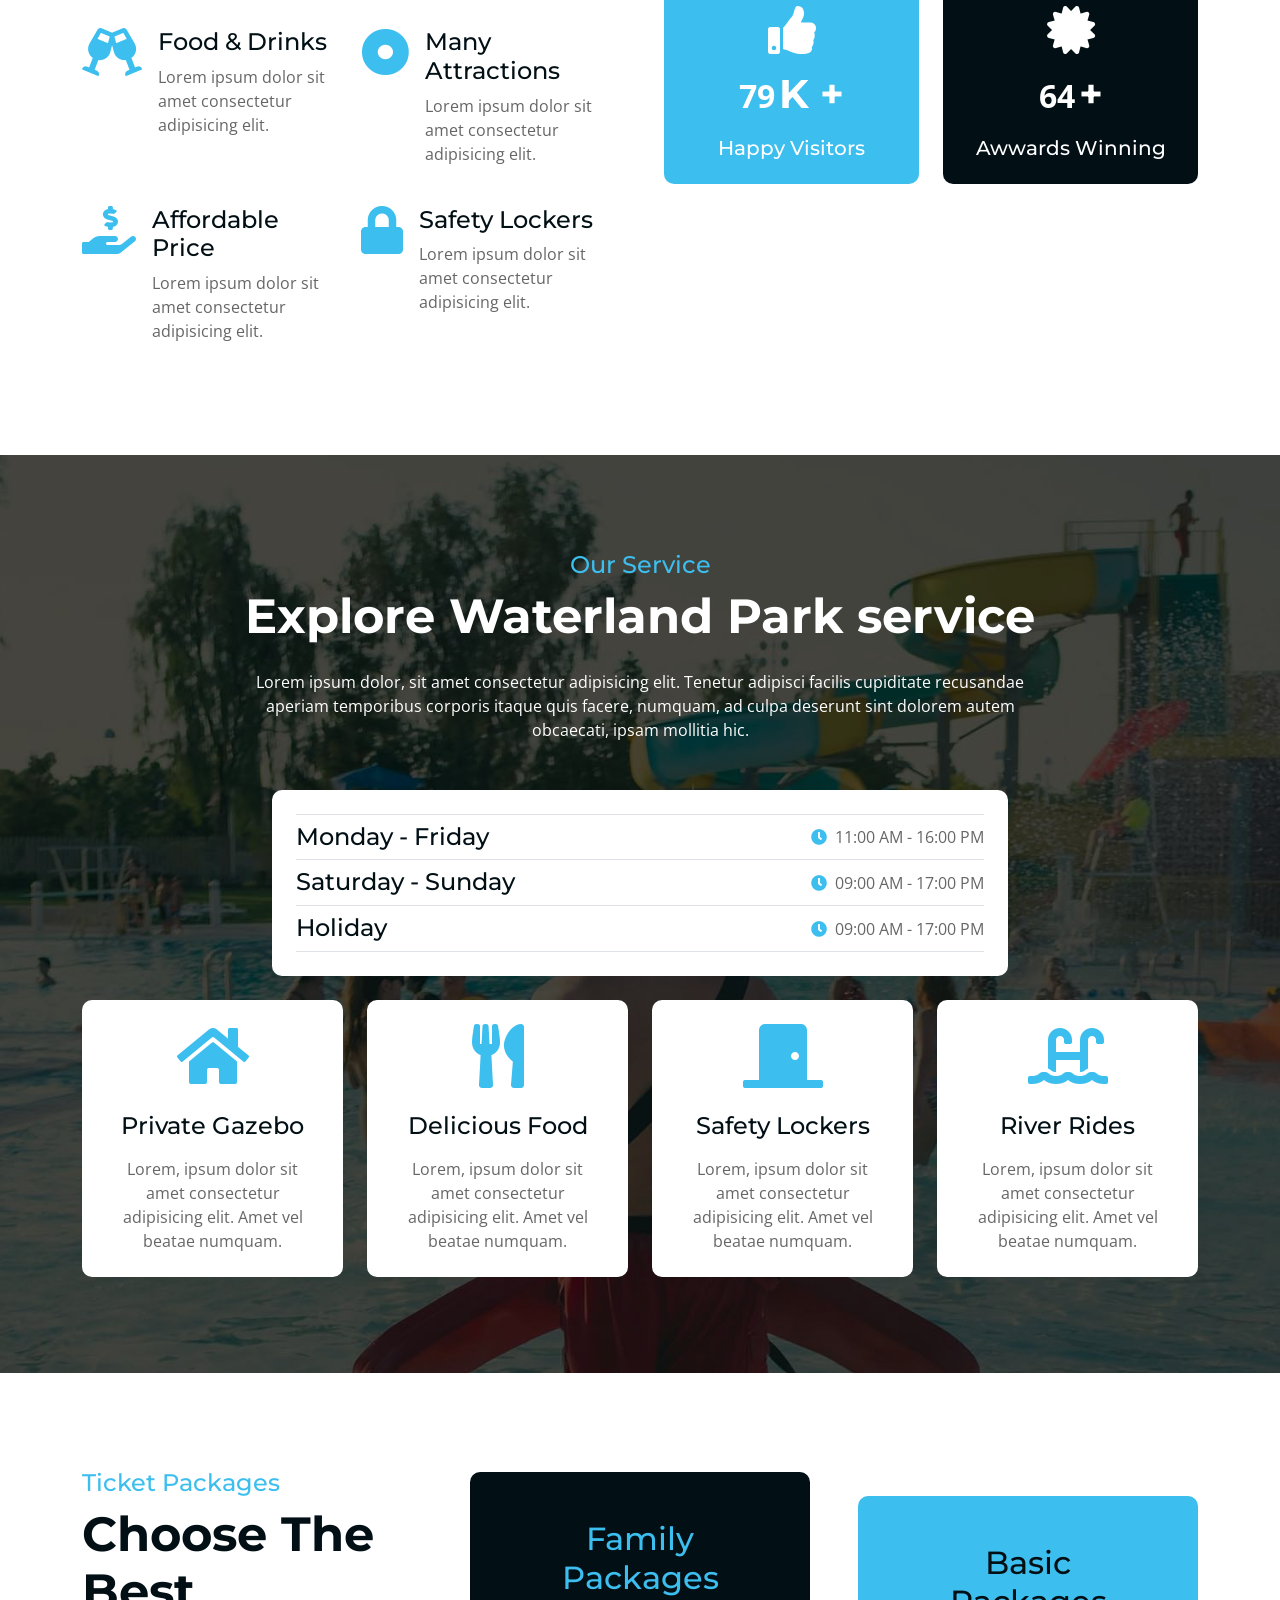
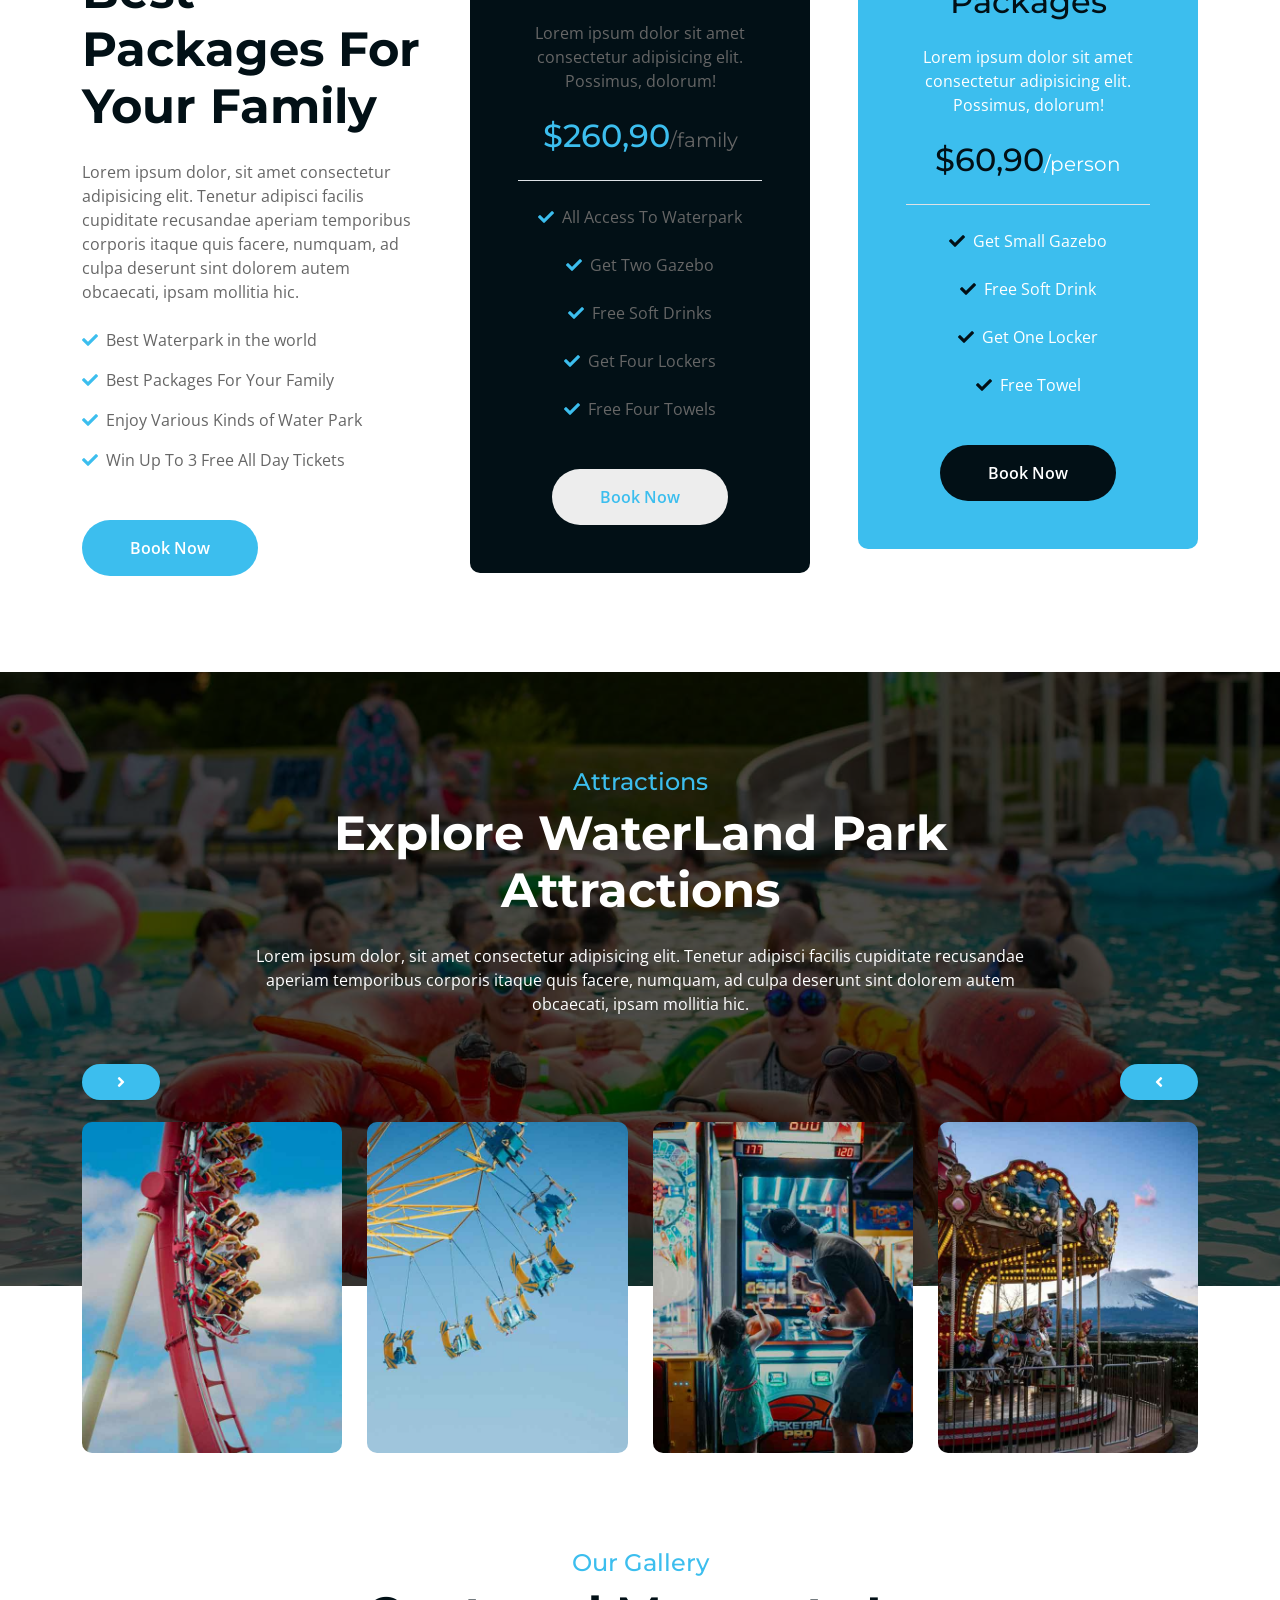
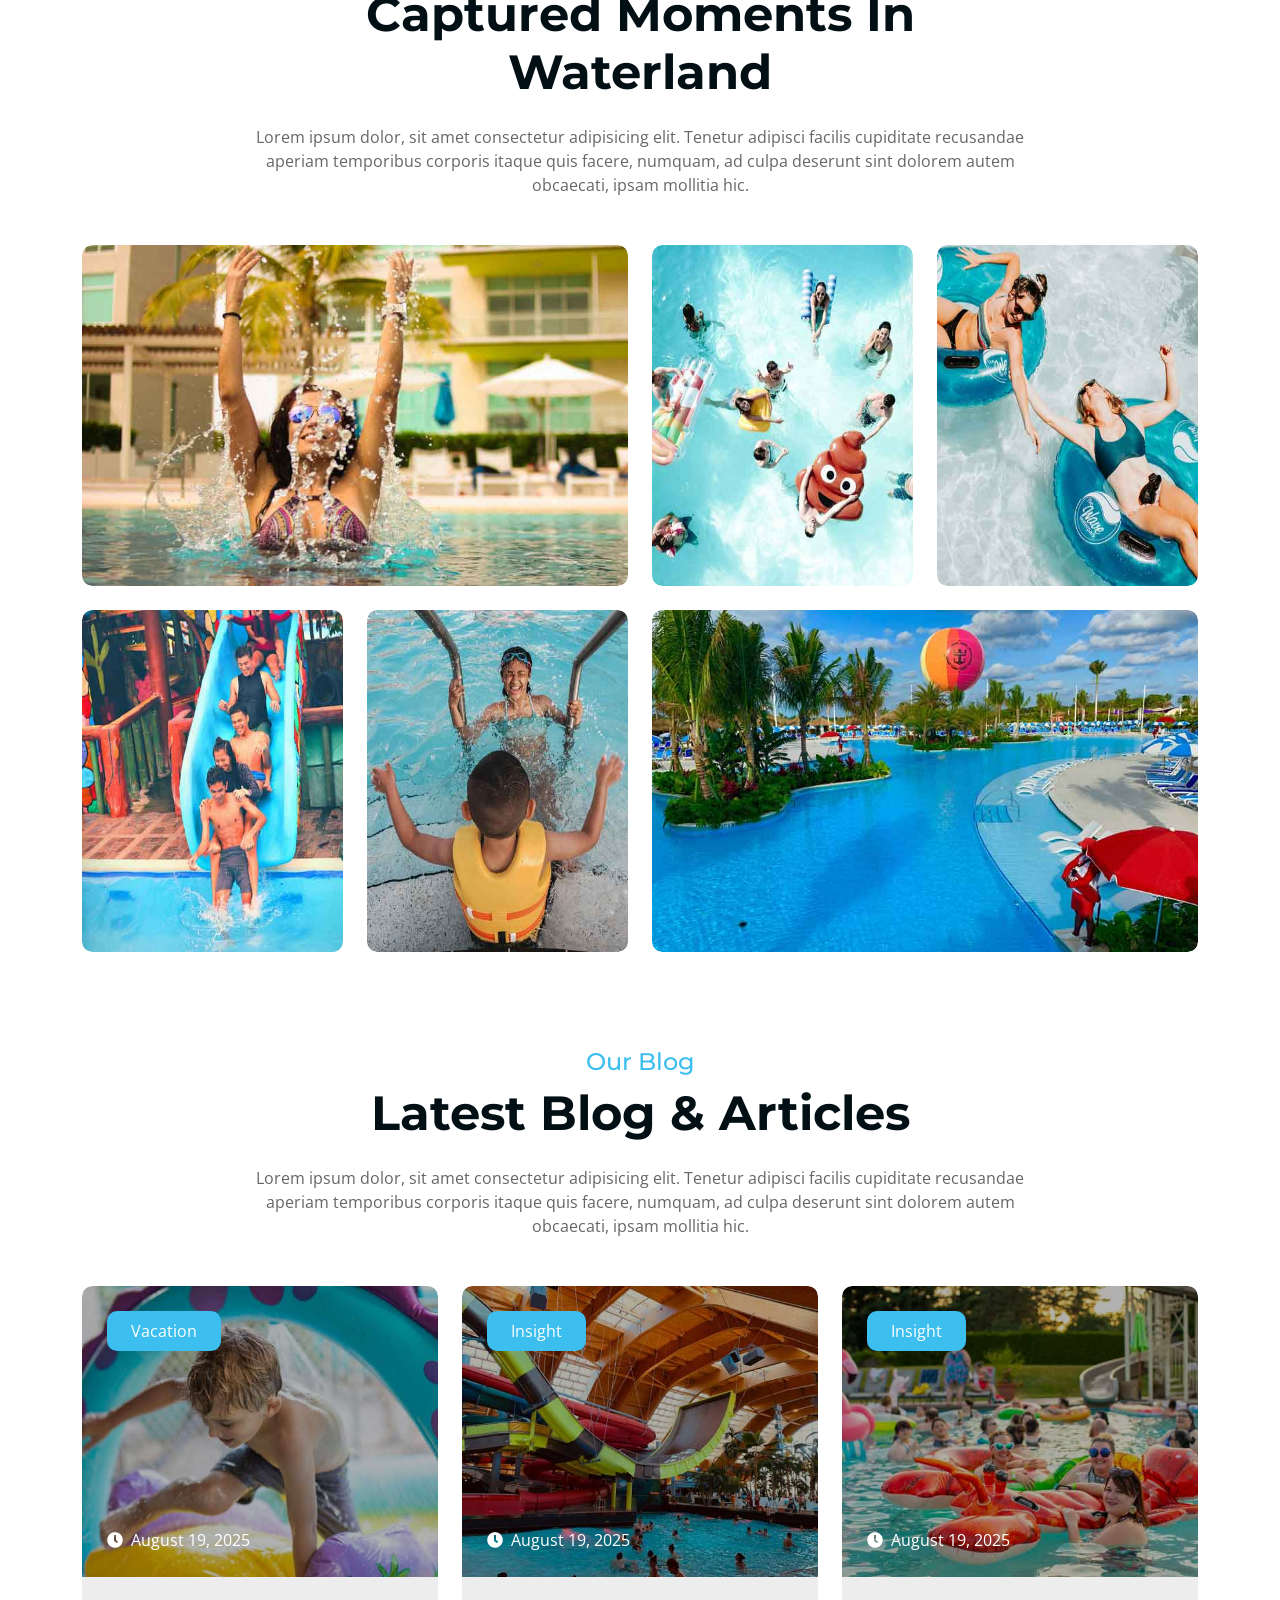
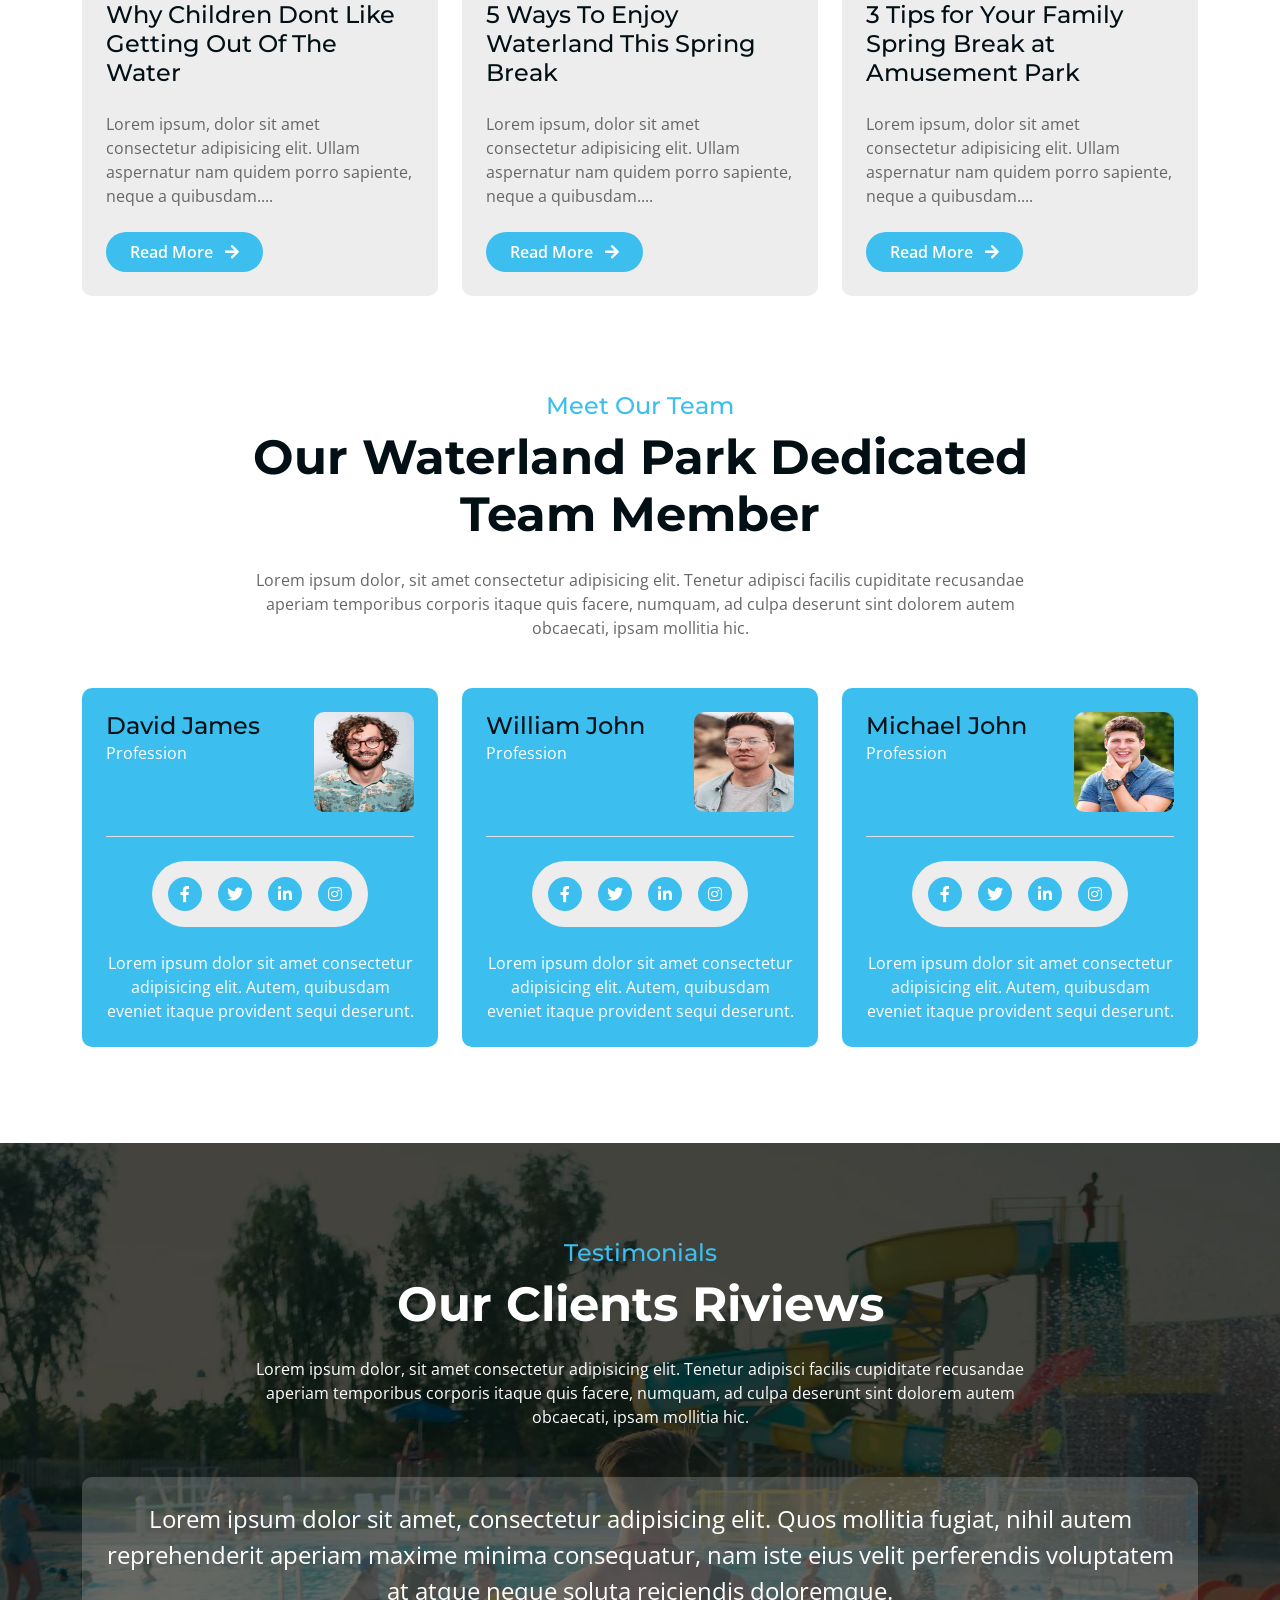
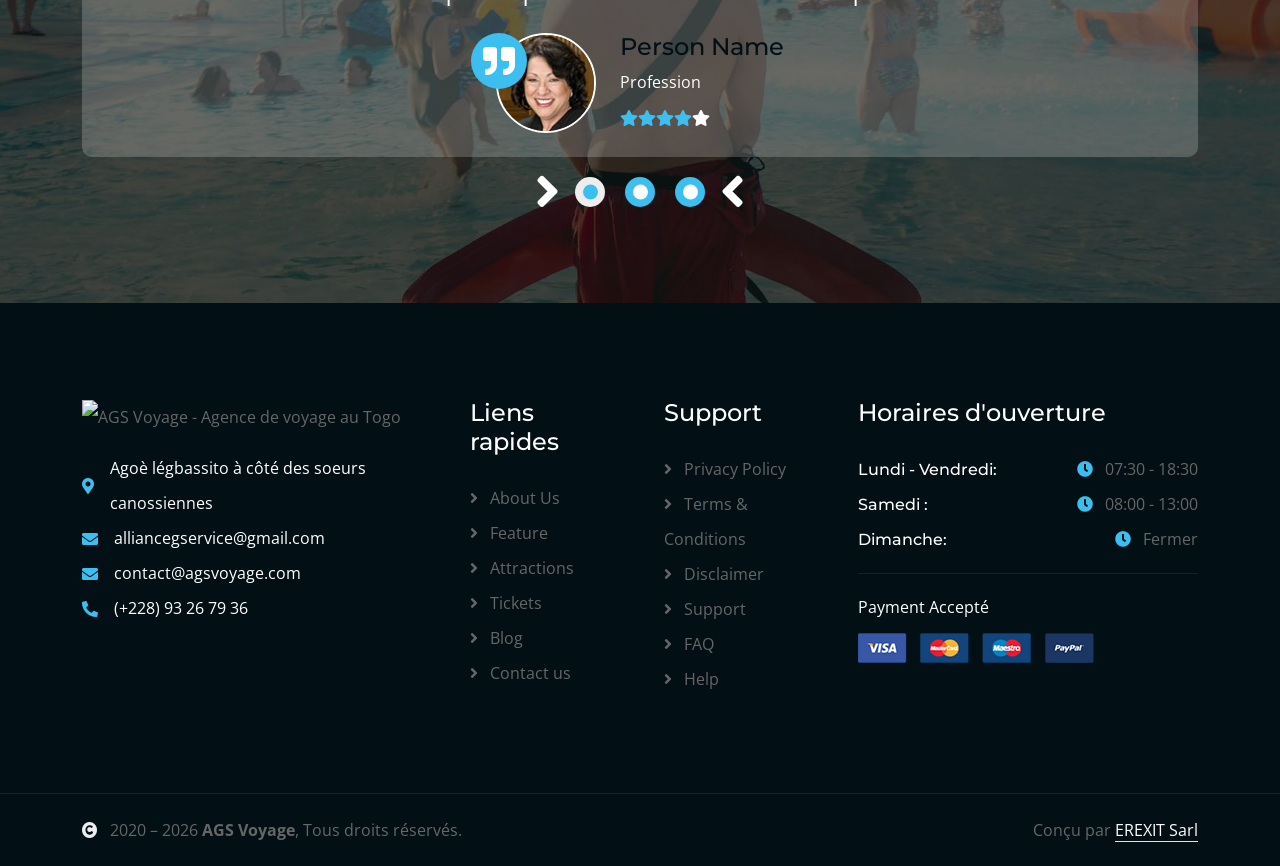
==== commit c12f23e8: "Update print statement from 'Hello' to 'Goodbye'" ====
--- a/index.html
+++ b/index.html
@@ -1,5 +1,5 @@
 <!DOCTYPE html>
-<html lang="en">
+<html lang="fr">
 
     <head>
         <meta charset="utf-8">
